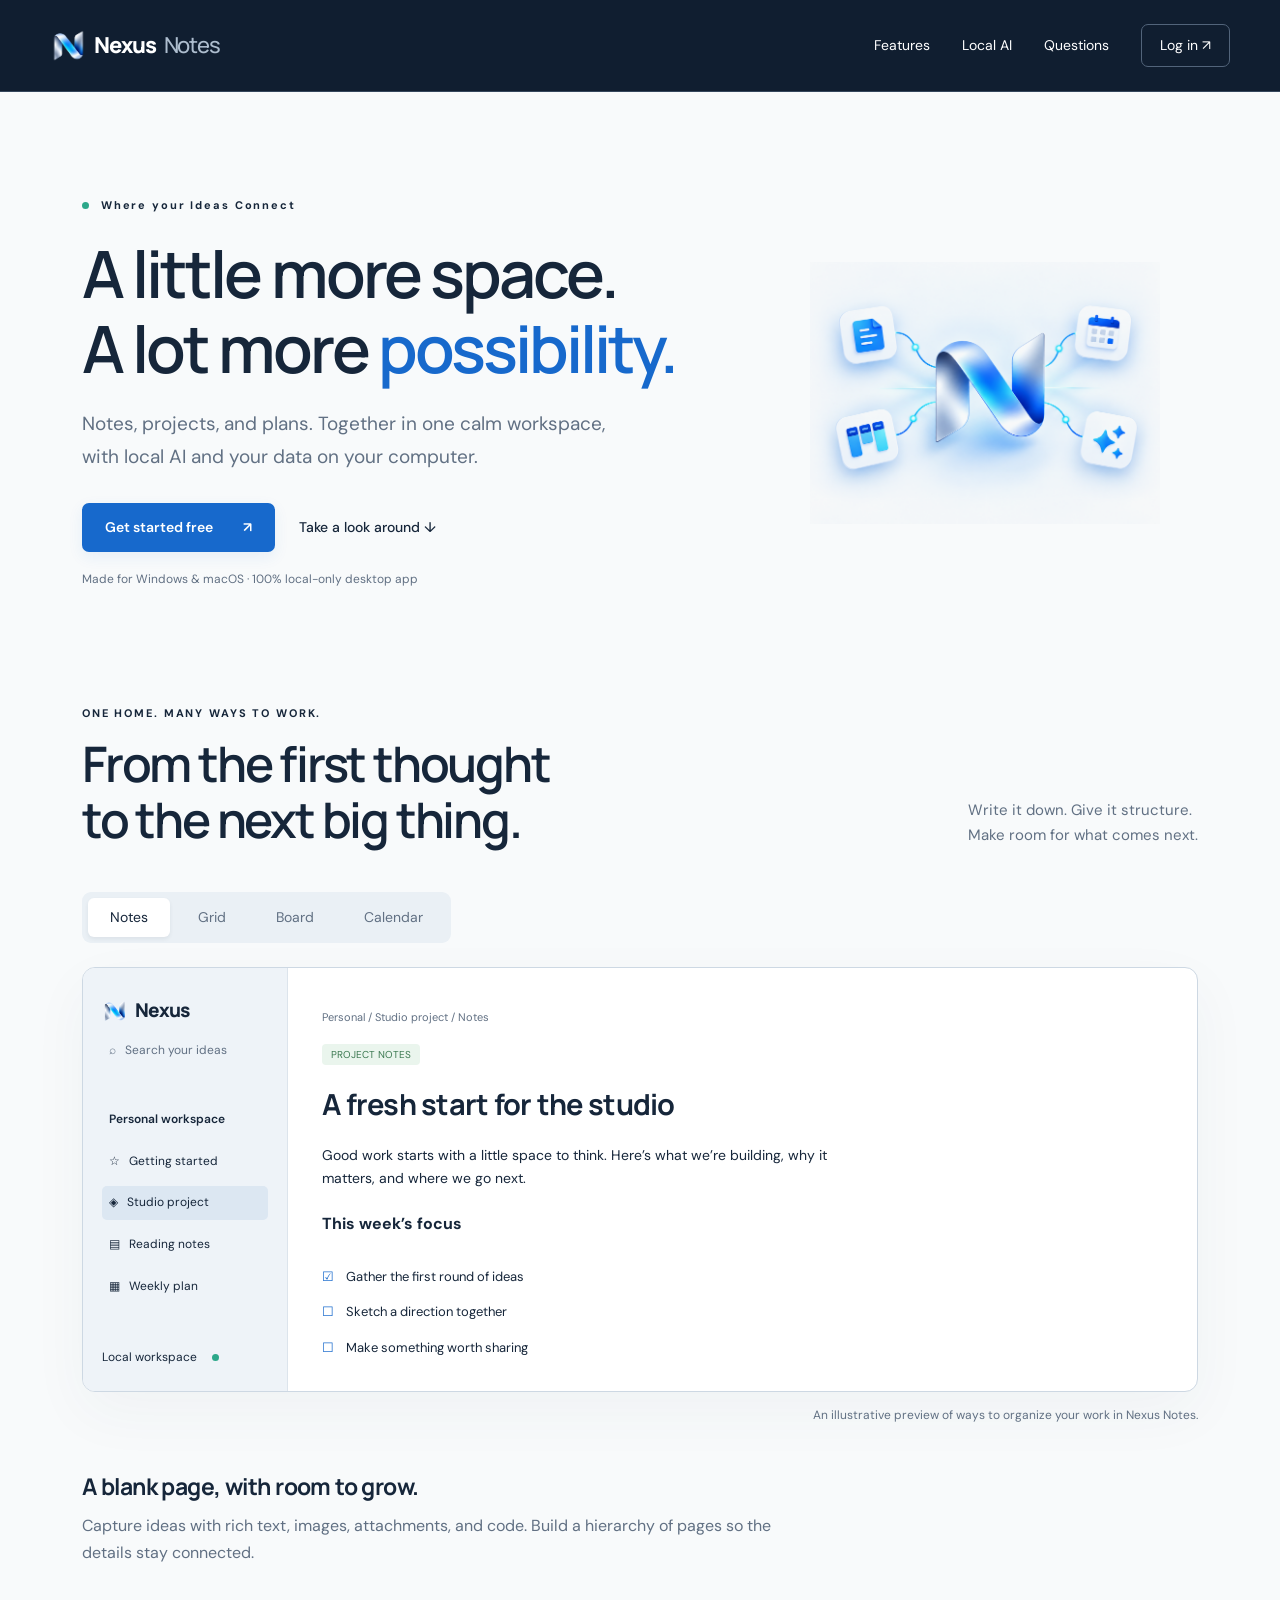
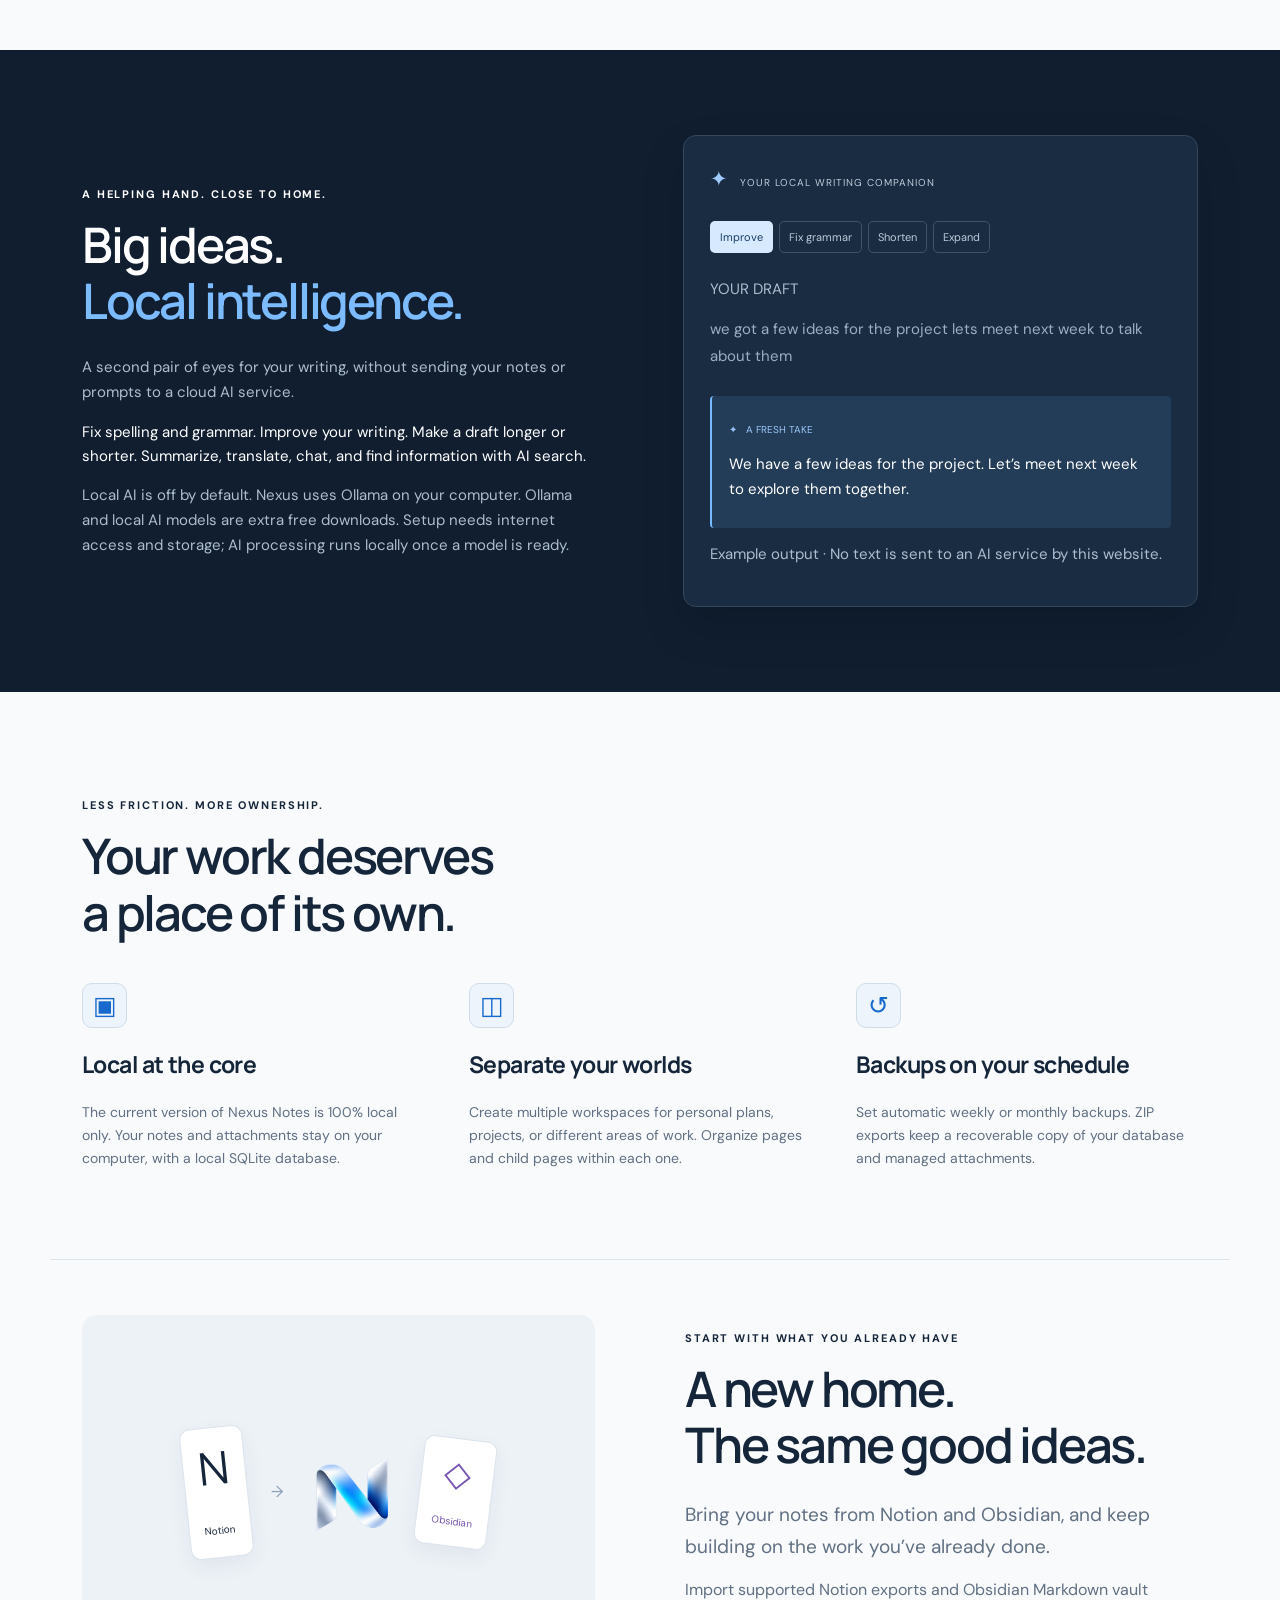
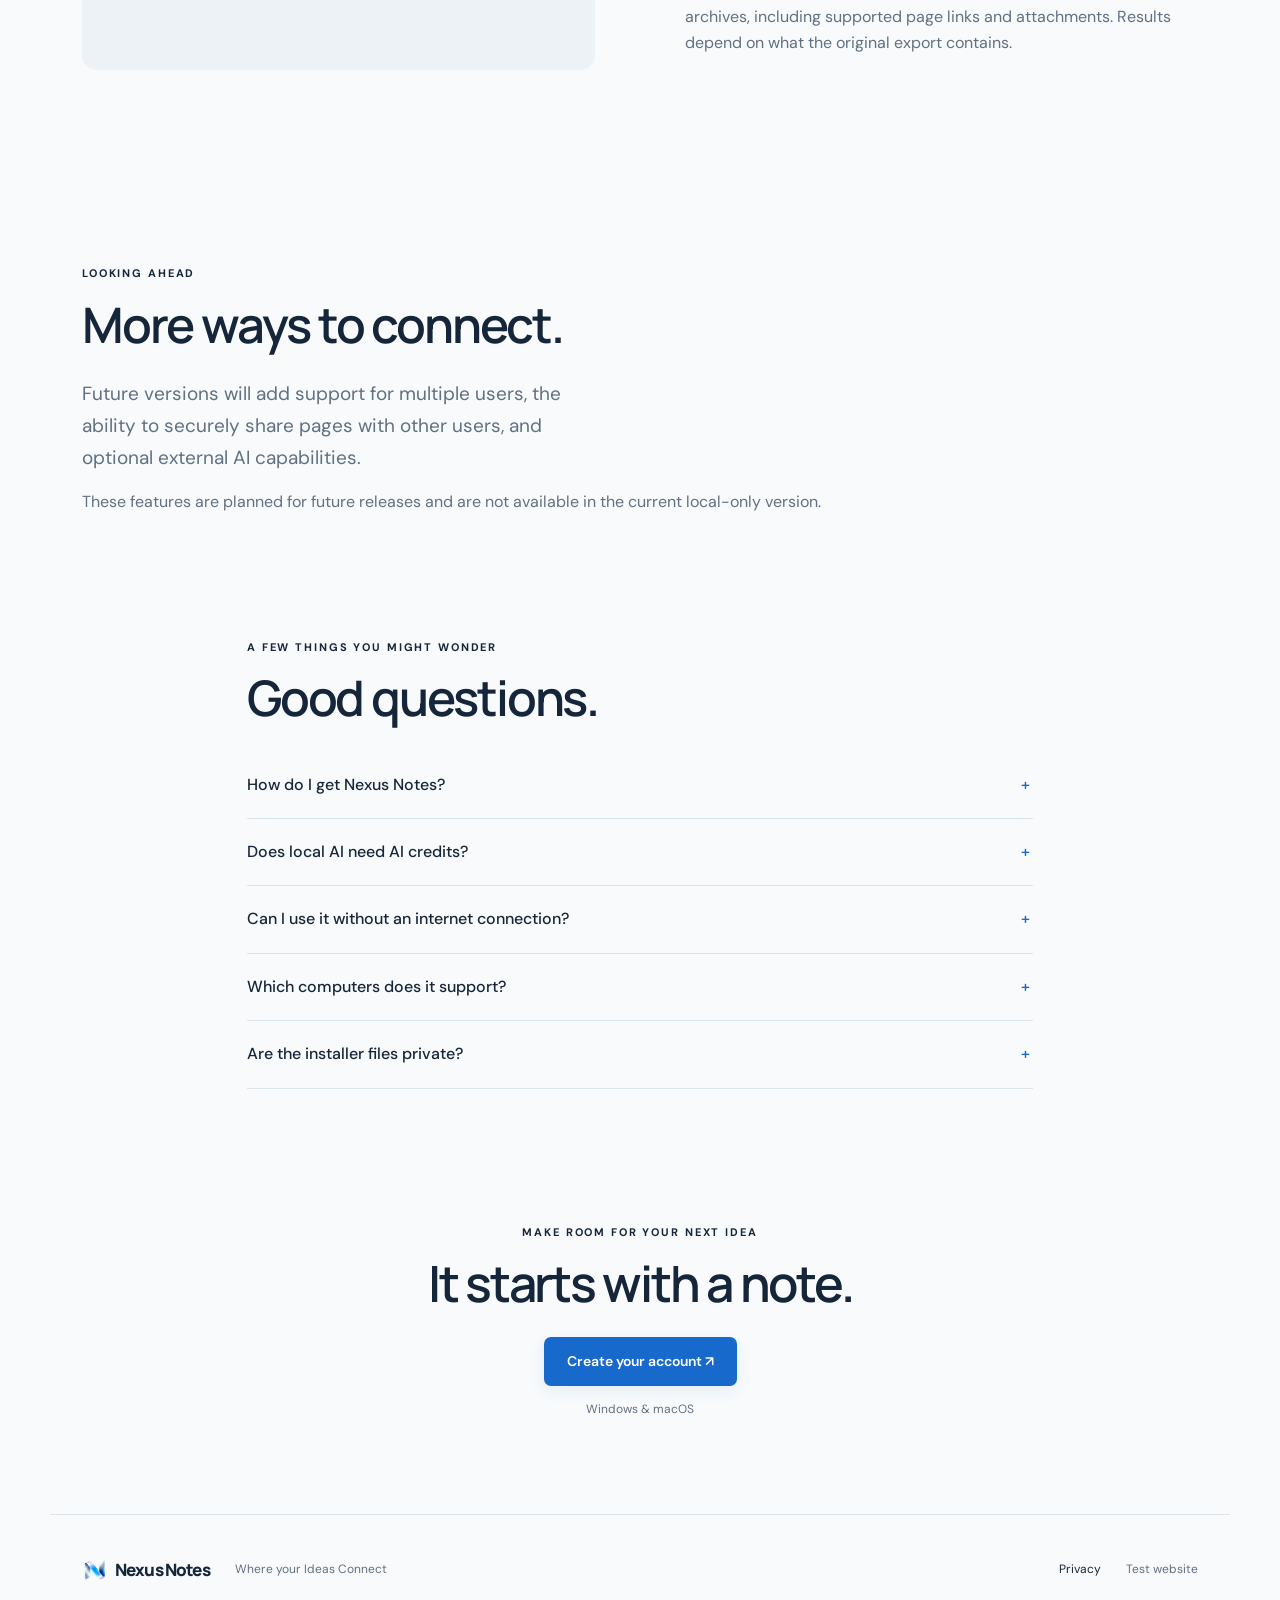
==== index.html @ 3a2428b0 "Remove installer and local AI size estimates from website" ====
<!doctype html>
<html lang="en"><head><meta charset="utf-8"><meta name="viewport" content="width=device-width,initial-scale=1"><meta name="description" content="Nexus Notes brings notes, boards, calendars and private local AI together on Windows and Mac."><meta name="theme-color" content="#101e30"><title>Nexus Notes — Where your Ideas Connect</title><link rel="icon" href="assets/logo.png"><link rel="stylesheet" href="style.css?v=blue-header-2"><script defer src="app.js"></script></head>
<body><a class="skip" href="#main">Skip to content</a><header class="nav home-nav"><a class="brand" href="index.html"><img src="assets/logo.png" alt="">Nexus <span>Notes</span></a><nav aria-label="Main navigation"><a href="#features">Features</a><a href="#local-ai">Local AI</a><a href="#questions">Questions</a><a href="account.html" class="login">Log in <span aria-hidden="true">↗</span></a></nav></header>
<main id="main"><section class="hero wrap"><div class="hero-copy"><p class="eyebrow"><span class="dot"></span> Where your Ideas Connect</p><h1>A little more space.<br>A lot more <em>possibility.</em></h1><p class="lead">Notes, projects, and plans. Together in one calm workspace, with local AI and your data on your computer.</p><div class="actions"><a class="button" href="account.html?mode=signup">Get started free <span aria-hidden="true">↗</span></a><a class="text-link" href="#features">Take a look around ↓</a></div><p class="small muted">Made for Windows & macOS · 100% local-only desktop app</p></div><div class="hero-art" aria-hidden="true"><img src="assets/connected-ideas.png" width="1448" height="1086" alt="" fetchpriority="high"></div></section>
<section class="wrap product" id="features"><div class="section-heading"><div><p class="eyebrow">ONE HOME. MANY WAYS TO WORK.</p><h2>From the first thought<br>to the next big thing.</h2></div><p>Write it down. Give it structure.<br>Make room for what comes next.</p></div><div class="preview-tabs" role="tablist" aria-label="Product examples"><button role="tab" aria-selected="true" aria-controls="preview" data-view="notes">Notes</button><button role="tab" aria-selected="false" aria-controls="preview" data-view="grid">Grid</button><button role="tab" aria-selected="false" aria-controls="preview" data-view="board">Board</button><button role="tab" aria-selected="false" aria-controls="preview" data-view="calendar">Calendar</button></div><div class="app-frame"><aside class="app-sidebar"><div class="brand"><img src="assets/logo.png" alt="">Nexus</div><p class="muted small">⌕ &nbsp; Search your ideas</p><p class="sidebar-title">Personal workspace</p><p>☆ &nbsp; Getting started</p><p class="selected">◈ &nbsp; Studio project</p><p>▤ &nbsp; Reading notes</p><p>▦ &nbsp; Weekly plan</p><div class="sidebar-bottom small">Local workspace <span class="dot"></span></div></aside><div class="app-content" id="preview" role="tabpanel" aria-label="Notes example"></div></div><p class="small muted preview-caption">An illustrative preview of ways to organize your work in Nexus Notes.</p><div class="feature-description" id="view-description"></div></section>
<section id="local-ai" class="ai-section"><div class="wrap ai-grid"><div><p class="eyebrow">A HELPING HAND. CLOSE TO HOME.</p><h2>Big ideas.<br><em>Local intelligence.</em></h2><p class="lead">A second pair of eyes for your writing, without sending your notes or prompts to a cloud AI service.</p><p>Fix spelling and grammar. Improve your writing. Make a draft longer or shorter. Summarize, translate, chat, and find information with AI search.</p><p class="small muted">Local AI is off by default. Nexus uses Ollama on your computer. Ollama and local AI models are extra free downloads. Setup needs internet access and storage; AI processing runs locally once a model is ready.</p></div><div class="writing-card"><div class="card-label"><span class="spark">✦</span> YOUR LOCAL WRITING COMPANION</div><div class="writing-tabs" aria-label="Writing examples"><button class="active" data-writing="improve">Improve</button><button data-writing="grammar">Fix grammar</button><button data-writing="shorter">Shorten</button><button data-writing="longer">Expand</button></div><p class="small muted">YOUR DRAFT</p><p class="draft">we got a few ideas for the project lets meet next week to talk about them</p><div class="ai-result"><p class="small">✦ &nbsp; A FRESH TAKE</p><p id="writing-result">We have a few ideas for the project. Let’s meet next week to explore them together.</p></div><p class="small muted">Example output · No text is sent to an AI service by this website.</p></div></div></section>
<section class="wrap ownership"><p class="eyebrow">LESS FRICTION. MORE OWNERSHIP.</p><h2>Your work deserves<br>a place of its own.</h2><div class="feature-grid"><article><span class="feature-icon">▣</span><h3>Local at the core</h3><p>The current version of Nexus Notes is 100% local only. Your notes and attachments stay on your computer, with a local SQLite database.</p></article><article><span class="feature-icon">◫</span><h3>Separate your worlds</h3><p>Create multiple workspaces for personal plans, projects, or different areas of work. Organize pages and child pages within each one.</p></article><article><span class="feature-icon">↺</span><h3>Backups on your schedule</h3><p>Set automatic weekly or monthly backups. ZIP exports keep a recoverable copy of your database and managed attachments.</p></article></div></section>
<section class="wrap import-section"><div class="import-art" aria-hidden="true"><span class="import-source">N<br><small>Notion</small></span><span class="import-arrow">→</span><img src="assets/logo.png" alt=""><span class="import-source purple">◇<br><small>Obsidian</small></span></div><div><p class="eyebrow">START WITH WHAT YOU ALREADY HAVE</p><h2>A new home.<br>The same good ideas.</h2><p class="lead">Bring your notes from Notion and Obsidian, and keep building on the work you’ve already done.</p><p>Import supported Notion exports and Obsidian Markdown vault archives, including supported page links and attachments. Results depend on what the original export contains.</p></div></section>
<section class="wrap ownership" aria-labelledby="future-heading"><p class="eyebrow">LOOKING AHEAD</p><h2 id="future-heading">More ways to connect.</h2><p class="lead">Future versions will add support for multiple users, the ability to securely share pages with other users, and optional external AI capabilities.</p><p class="muted">These features are planned for future releases and are not available in the current local-only version.</p></section><section class="wrap faq" id="questions"><p class="eyebrow">A FEW THINGS YOU MIGHT WONDER</p><h2>Good questions.</h2><details><summary>How do I get Nexus Notes?</summary><p>Create a website account, confirm your email, then sign in to the downloads page. Choose the Windows installer or the Mac disk image. Your website account is separate from your desktop notes.</p></details><details><summary>Does local AI need AI credits?</summary><p>No cloud AI credits are needed for local Ollama models. They use your computer’s memory and processing power. Model downloads require internet access and can be large; performance depends on your hardware.</p></details><details><summary>Can I use it without an internet connection?</summary><p>You can use local desktop notes without a connection. Downloading the app, confirming your website account, checking for updates, and initially setting up AI require internet access. Local AI requires extra free downloads: Ollama and local AI models. Install and open Ollama for <a class="text-link" href="https://ollama.com/download/mac">Mac</a> or <a class="text-link" href="https://ollama.com/download/windows">Windows</a>, then download the models you want to use. Nexus checks for Ollama when you enable AI; if it is missing, AI stays off and shows download instructions. After Ollama and the models are ready, local AI works without an internet connection.</p></details><details><summary>Which computers does it support?</summary><p>Windows and macOS. The downloads page identifies the available installer and Mac architecture. The current Mac release is for Apple silicon, including M1, and requires macOS 12 or later.</p></details><details><summary>Are the installer files private?</summary><p>This website asks you to sign in before showing download links. The installers are published in the public Nexus Releases repository on GitHub and can also be accessed there.</p></details></section>
<section class="closing wrap"><p class="eyebrow">MAKE ROOM FOR YOUR NEXT IDEA</p><h2>It starts with a note.</h2><a class="button" href="account.html?mode=signup">Create your account ↗</a><p class="small muted">Windows & macOS</p></section></main><footer class="wrap"><a class="brand" href="index.html"><img src="assets/logo.png" alt="">Nexus Notes</a><p class="small muted">Where your Ideas Connect</p><a href="privacy.html">Privacy</a><span class="small muted">Test website</span></footer></body></html>
---- style.css ----
@import url('https://fonts.googleapis.com/css2?family=DM+Sans:wght@400;500;600;700&family=Manrope:wght@400;500;600;700;800&display=swap');
:root{--ink:#16263a;--muted:#617083;--blue:#1769cc;--paper:#f8fafb;--line:#dce4ec;--navy:#101e30}*{box-sizing:border-box}html{scroll-behavior:smooth;scroll-padding-top:90px}body{margin:0;background:var(--paper);color:var(--ink);font-family:'DM Sans',sans-serif;font-size:16px;line-height:1.65}a{color:inherit;text-decoration:none}button,input{font:inherit}button,a,input{touch-action:manipulation}button{cursor:pointer}a:focus-visible,button:focus-visible,input:focus-visible,summary:focus-visible{outline:3px solid #efaf45;outline-offset:4px}h1,h2,h3{font-family:Manrope,sans-serif;line-height:1.15;letter-spacing:-.045em}h1{font-size:clamp(40px,5.1vw,72px);font-weight:600;margin:22px 0}h2{font-size:clamp(32px,4vw,49px);font-weight:600;margin:12px 0 25px}h3{font-size:23px;letter-spacing:-.025em}em{font-style:normal;color:var(--blue)}p{margin:14px 0}.wrap{max-width:1180px;margin:auto;padding-left:32px;padding-right:32px}.nav{height:92px;display:flex;align-items:center;justify-content:space-between;max-width:1244px;padding:0 32px;margin:auto;border-bottom:1px solid var(--line)}.brand{display:flex;align-items:center;gap:8px;font-family:Manrope,sans-serif;font-weight:800;font-size:22px;letter-spacing:-.05em}.brand img{width:36px;height:36px;object-fit:contain}.brand span{font-weight:500;color:var(--muted)}nav{display:flex;align-items:center;gap:32px;font-size:14px}.login{border:1px solid var(--line);padding:9px 18px;border-radius:7px;background:white}.hero{display:grid;grid-template-columns:1.55fr 1fr;align-items:center;padding-top:90px;padding-bottom:86px;gap:32px}.eyebrow{font-size:11px;font-weight:700;letter-spacing:.17em}.dot{display:inline-block;width:7px;height:7px;border-radius:50%;background:#2ca88a;margin-right:7px}.lead{font-size:19px;line-height:1.7;color:var(--muted);max-width:530px}.actions{display:flex;align-items:center;gap:24px;margin:30px 0 18px}.button{display:inline-flex;align-items:center;justify-content:center;gap:30px;background:var(--blue);color:white;padding:13px 23px;border:0;border-radius:7px;font-weight:600;font-size:14px;box-shadow:0 5px 15px #1769cc15}.button:hover{background:#1256a8}.button:disabled{opacity:.55;cursor:wait}.text-link{font-size:14px;font-weight:500}.small{font-size:12px}.muted{color:var(--muted)}.orbit{height:350px;display:grid;place-items:center;position:relative;background:radial-gradient(ellipse,#dbeaf9,transparent 68%)}.orbit>img{width:160px;filter:drop-shadow(0 24px 15px #13539c26);transform:rotate(-8deg)}.orbit-ring{position:absolute;width:310px;height:310px;border:1px solid #cadbeb;border-radius:50%;transform:rotate(-20deg) scaleY(.8)}.orbit-ring:after{content:'';position:absolute;inset:-28px;border:1px dashed #d6e1ed;border-radius:50%}.orbit-label{position:absolute;font-size:12px;border:1px solid var(--line);padding:9px 15px;border-radius:6px;background:#ffffffed;box-shadow:0 8px 24px #15283b08}.label-one{top:33px;left:22px}.label-two{right:0;top:152px}.label-three{bottom:24px;left:65px}.section-heading{display:flex;justify-content:space-between;align-items:end}.section-heading>p{color:var(--muted);font-size:15px;padding-bottom:12px}.preview-tabs{display:flex;gap:6px;padding:6px;background:#eaf0f5;border-radius:9px;width:fit-content;margin:18px 0 24px}.preview-tabs button{border:0;background:transparent;color:var(--muted);padding:8px 22px;border-radius:6px;font-size:14px}.preview-tabs button[aria-selected=true]{background:white;color:var(--ink);box-shadow:0 2px 4px #17283b12}.app-frame{display:grid;grid-template-columns:205px 1fr;min-height:400px;border:1px solid #cdd8e3;border-radius:13px;overflow:hidden;background:white;box-shadow:0 20px 60px #233f5a0b}.app-sidebar{padding:27px 19px;background:#eef3f8;border-right:1px solid var(--line);position:relative;font-size:12px}.app-sidebar .brand{font-size:19px}.app-sidebar .brand img{width:25px;height:25px}.app-sidebar p{padding:7px;margin:8px 0}.sidebar-title{margin-top:35px!important;font-weight:600}.selected{background:#dce7f2;border-radius:5px}.sidebar-bottom{position:absolute;bottom:23px}.sidebar-bottom .dot{margin-left:12px}.app-content{padding:26px 34px;min-width:0}.preview-caption{text-align:right}.app-content h3{font-size:29px;margin:22px 0}.crumb{font-size:11px;color:var(--muted)}.note-text{max-width:510px;font-size:14px}.note-tag{font-size:10px;padding:4px 9px;background:#eaf5ed;border-radius:4px;color:#3c7951}.check-row{padding:7px 0;font-size:13px}.check-row span{color:var(--blue);margin-right:9px}.board{display:grid;grid-template-columns:repeat(3,1fr);gap:12px;font-size:12px}.board-column{background:#f3f6f9;border-radius:7px;padding:12px}.board-heading{font-weight:600;margin:0 0 13px}.task{background:white;border:1px solid var(--line);border-radius:5px;padding:12px;margin-bottom:9px;line-height:1.5}.task small{display:block;color:var(--muted);margin-top:7px}.task-tag{display:inline-block;font-size:9px;background:#e3edf9;color:#245d9c;padding:2px 6px;border-radius:3px}.board-new{color:var(--muted);padding:4px}.grid-table{width:100%;border-collapse:collapse;font-size:12px}.grid-table td,.grid-table th{text-align:left;border-bottom:1px solid var(--line);padding:12px 8px}.grid-table th{background:#f4f7fa;font-weight:500;color:var(--muted)}.calendar{display:grid;grid-template-columns:repeat(7,1fr);font-size:10px}.calendar>div{min-height:47px;border:1px solid #e8edf2;padding:5px}.calendar .weekday{min-height:24px;color:var(--muted);text-align:center;background:#f5f7f9}.calendar .event{background:#e1edfb;border-radius:3px;color:#275c95;margin-top:3px;padding:3px;line-height:1.3}.feature-description{padding:10px 0 70px;max-width:730px}.feature-description h3{margin-bottom:10px}.feature-description p{color:var(--muted)}.ai-section{background:var(--navy);color:white;padding:85px 0}.ai-grid{display:grid;grid-template-columns:1fr 1fr;gap:85px;align-items:center}.ai-section em{color:#7cbbff}.ai-section .lead,.ai-section .muted{color:#adbdce}.ai-section p:not(.eyebrow){font-size:15px}.writing-card{background:#1a2c42;border:1px solid #35475c;border-radius:13px;padding:26px;box-shadow:0 20px 45px #0002}.card-label{font-size:10px;letter-spacing:.1em;color:#bdccdb}.spark{color:#9fcaff;font-size:21px;margin-right:7px}.writing-tabs{display:flex;flex-wrap:wrap;gap:6px;margin:24px 0}.writing-tabs button{padding:6px 9px;font-size:11px;color:#bdccdb;background:transparent;border:1px solid #415169;border-radius:5px}.writing-tabs .active{background:#d6e9ff;color:#183c65;border-color:transparent}.draft{color:#9caec1;line-height:1.8;padding-bottom:12px}.ai-result{background:#233c57;border-left:2px solid #76baff;border-radius:4px;padding:12px 17px}.ai-result .small{color:#9bc8fa;font-size:10px!important}.ownership{padding-top:90px;padding-bottom:75px}.feature-grid{display:grid;grid-template-columns:repeat(3,1fr);gap:45px;margin-top:42px}.feature-grid p{color:var(--muted);font-size:14px}.feature-icon{display:inline-flex;width:45px;height:45px;border:1px solid #cfdde9;border-radius:10px;align-items:center;justify-content:center;color:var(--blue);font-size:25px;background:#edf4fb}.import-section{display:grid;grid-template-columns:1fr 1fr;gap:90px;padding-top:55px;padding-bottom:90px;border-top:1px solid var(--line)}.import-section p:not(.eyebrow){color:var(--muted)}.import-art{display:flex;align-items:center;justify-content:center;gap:23px;border-radius:15px;background:#edf2f7;min-height:260px;position:relative}.import-art img{width:90px}.import-source{font-family:Manrope,sans-serif;font-size:45px;background:white;line-height:1.1;padding:15px;border:1px solid #dce4ec;border-radius:10px;box-shadow:0 8px 20px #1a2c4210;text-align:center;transform:rotate(-6deg)}.import-source small{font-family:'DM Sans',sans-serif;font-size:10px}.import-source.purple{color:#7654b1;transform:rotate(7deg);font-size:35px}.import-arrow{color:#8da1b5}.faq{max-width:850px;padding-top:20px;padding-bottom:70px}.faq details{border-bottom:1px solid var(--line);padding:20px 0}.faq summary{cursor:pointer;font-weight:500;list-style:none;position:relative;padding-right:25px}.faq summary:after{content:'+';position:absolute;right:3px;color:var(--blue)}.faq details[open] summary:after{content:'−'}.faq details p{color:var(--muted);font-size:14px}.closing{text-align:center;padding-top:50px;padding-bottom:80px}.closing h2{font-size:50px}footer{display:flex;align-items:center;flex-wrap:wrap;gap:25px;min-height:110px;border-top:1px solid var(--line);font-size:12px}footer .brand{font-size:17px}footer .brand img{width:25px;height:25px}footer>p{flex:1}.skip{position:absolute;top:-100px}.skip:focus{top:0;background:white;padding:12px;z-index:9}.account-main{max-width:460px;margin:60px auto 90px;padding:0 24px}.account-card{background:white;border:1px solid var(--line);border-radius:12px;padding:30px}.account-main h1{font-size:35px}.form-field{display:block;margin-top:18px;font-size:13px;font-weight:500}.form-field input{width:100%;display:block;border:1px solid #bbc9d7;border-radius:6px;padding:11px;margin-top:5px;background:white;color:var(--ink)}.account-card .button{width:100%;margin-top:23px}.account-card .link-button{padding:0;color:var(--blue);background:none;border:0;font-size:13px}.form-links{display:flex;justify-content:space-between;gap:12px;margin-top:20px}.status{font-size:13px;white-space:pre-line}.status:not(:empty){padding:12px;border-radius:5px;background:#eaf2fc;margin-top:15px}.status.error{background:#fff0ee;color:#9b3228}.download-main{padding-top:60px;padding-bottom:90px;min-height:70vh}.download-main h1{font-size:48px}.download-grid{display:grid;grid-template-columns:1fr 1fr;gap:24px;margin:35px 0}.download-card{background:white;border:1px solid var(--line);border-radius:12px;padding:30px}.download-card .button{margin:12px 0}.download-card p{color:var(--muted)}.download-card h2{font-size:30px}.download-card .checksum{display:block;font-size:12px;text-decoration:underline}.privacy{max-width:800px;padding-top:60px;padding-bottom:90px}.privacy h1{font-size:42px}[hidden]{display:none!important}@media(max-width:850px){.hero{grid-template-columns:1fr;padding-top:55px}.orbit{display:none}.ai-grid,.import-section{gap:35px}.app-frame{grid-template-columns:160px 1fr}.app-sidebar{padding:20px 10px}.app-content{padding:20px}.feature-grid{gap:22px}.board{gap:6px}.board-column{padding:7px}nav{gap:18px}}@media(max-width:620px){.wrap{padding-left:20px;padding-right:20px}.nav{height:75px;padding:0 20px}.brand{font-size:19px}.brand img{width:28px;height:28px}nav>a:not(.login){display:none}.hero{padding-bottom:50px}.actions{gap:17px;flex-wrap:wrap}.section-heading{display:block}.section-heading>p{margin-top:0}.preview-tabs{width:100%;justify-content:space-between}.preview-tabs button{padding:8px 15px}.app-frame{display:block;min-height:440px}.app-sidebar{display:none}.app-content{padding:18px 14px}.board{font-size:10px;gap:5px}.task{padding:8px}.calendar>div{min-height:47px;padding:3px}.calendar .event{font-size:8px}.ai-grid,.import-section,.feature-grid,.download-grid{grid-template-columns:1fr}.ai-section{padding:55px 0}.feature-grid{gap:22px}.ownership{padding-top:55px;padding-bottom:45px}.import-section{padding-top:35px;padding-bottom:55px}.import-art{min-height:210px}.feature-description{padding-bottom:40px}.closing{padding-top:15px;padding-bottom:45px}.closing h2{font-size:38px}footer{padding-top:25px;padding-bottom:25px;gap:15px}footer>p{flex-basis:100%;margin:0}.account-main{margin-top:35px}.account-card{padding:23px}.download-main h1{font-size:38px}.app-content h3{font-size:25px}.grid-table td,.grid-table th{padding:10px 5px;font-size:10px}}@media(prefers-reduced-motion:reduce){html{scroll-behavior:auto}}

/* Connected ideas: preserve the original 350px desktop graphic footprint. */
.hero-art{height:350px;min-width:0;display:flex;align-items:center;justify-content:center}.hero-art img{display:block;width:350px;height:350px;max-width:100%;object-fit:contain;mix-blend-mode:multiply}@media(max-width:850px){.hero-art{display:none}}

/* Homepage navigation: match the Local Intelligence section. */
.nav.home-nav{background:var(--navy);color:#fff;border-bottom-color:#35475c;max-width:none;padding-left:max(32px,calc((100% - 1180px)/2));padding-right:max(32px,calc((100% - 1180px)/2))}.nav.home-nav .brand span{color:#adbdce}.nav.home-nav .login{background:transparent;color:#fff;border-color:#52647a}@media(max-width:620px){.nav.home-nav{padding-left:20px;padding-right:20px}}
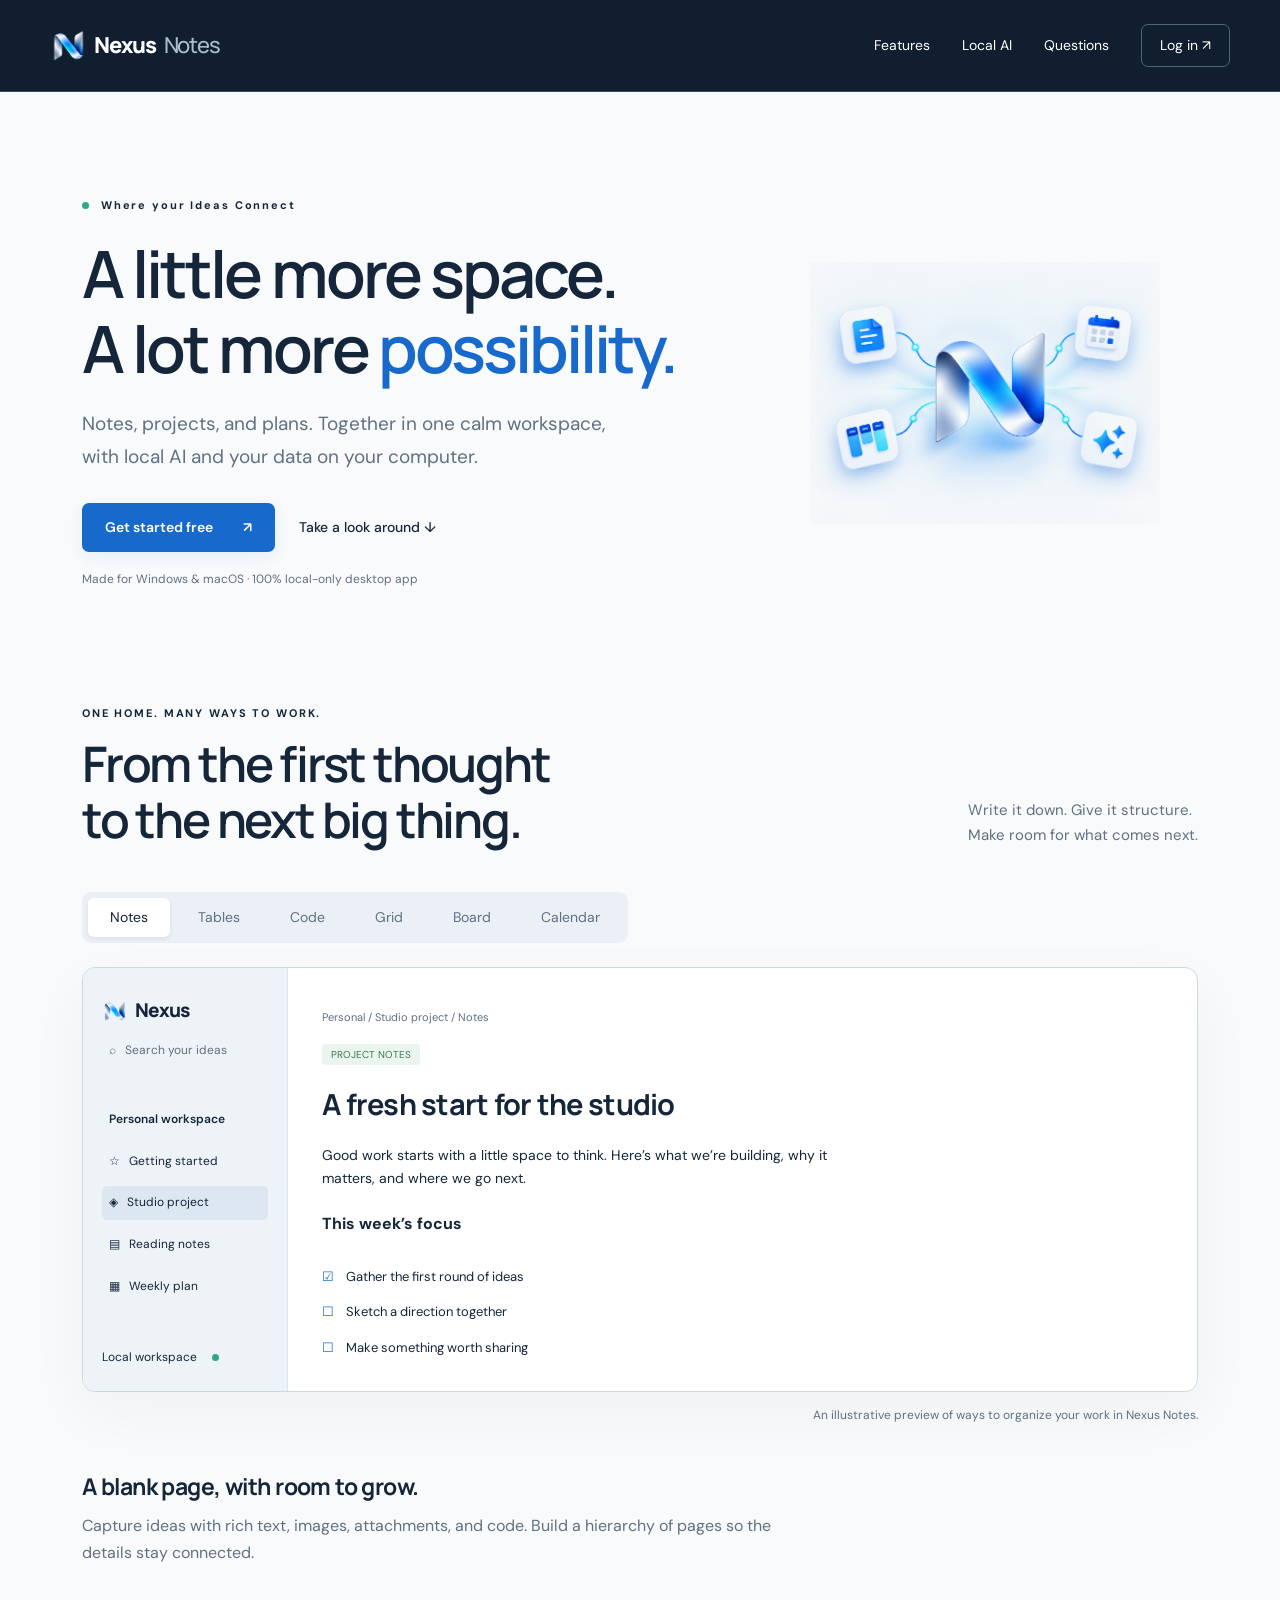
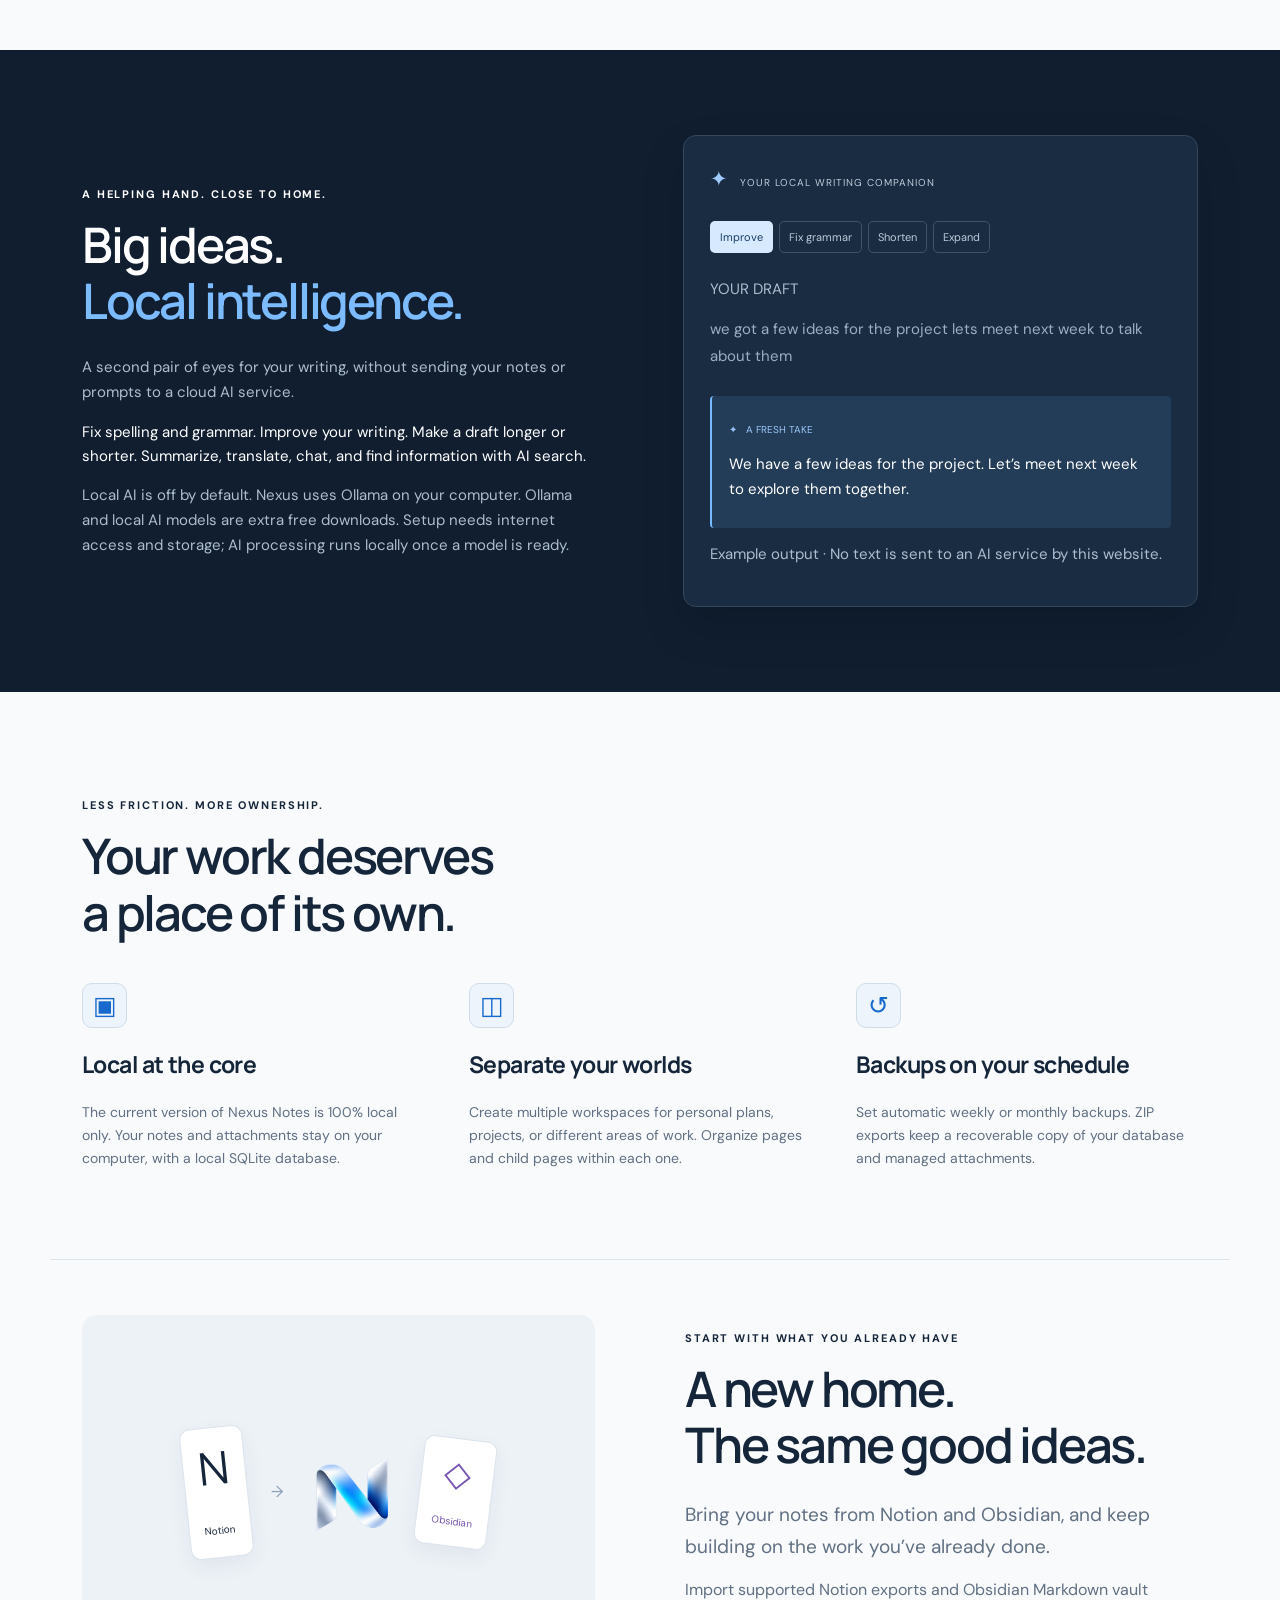
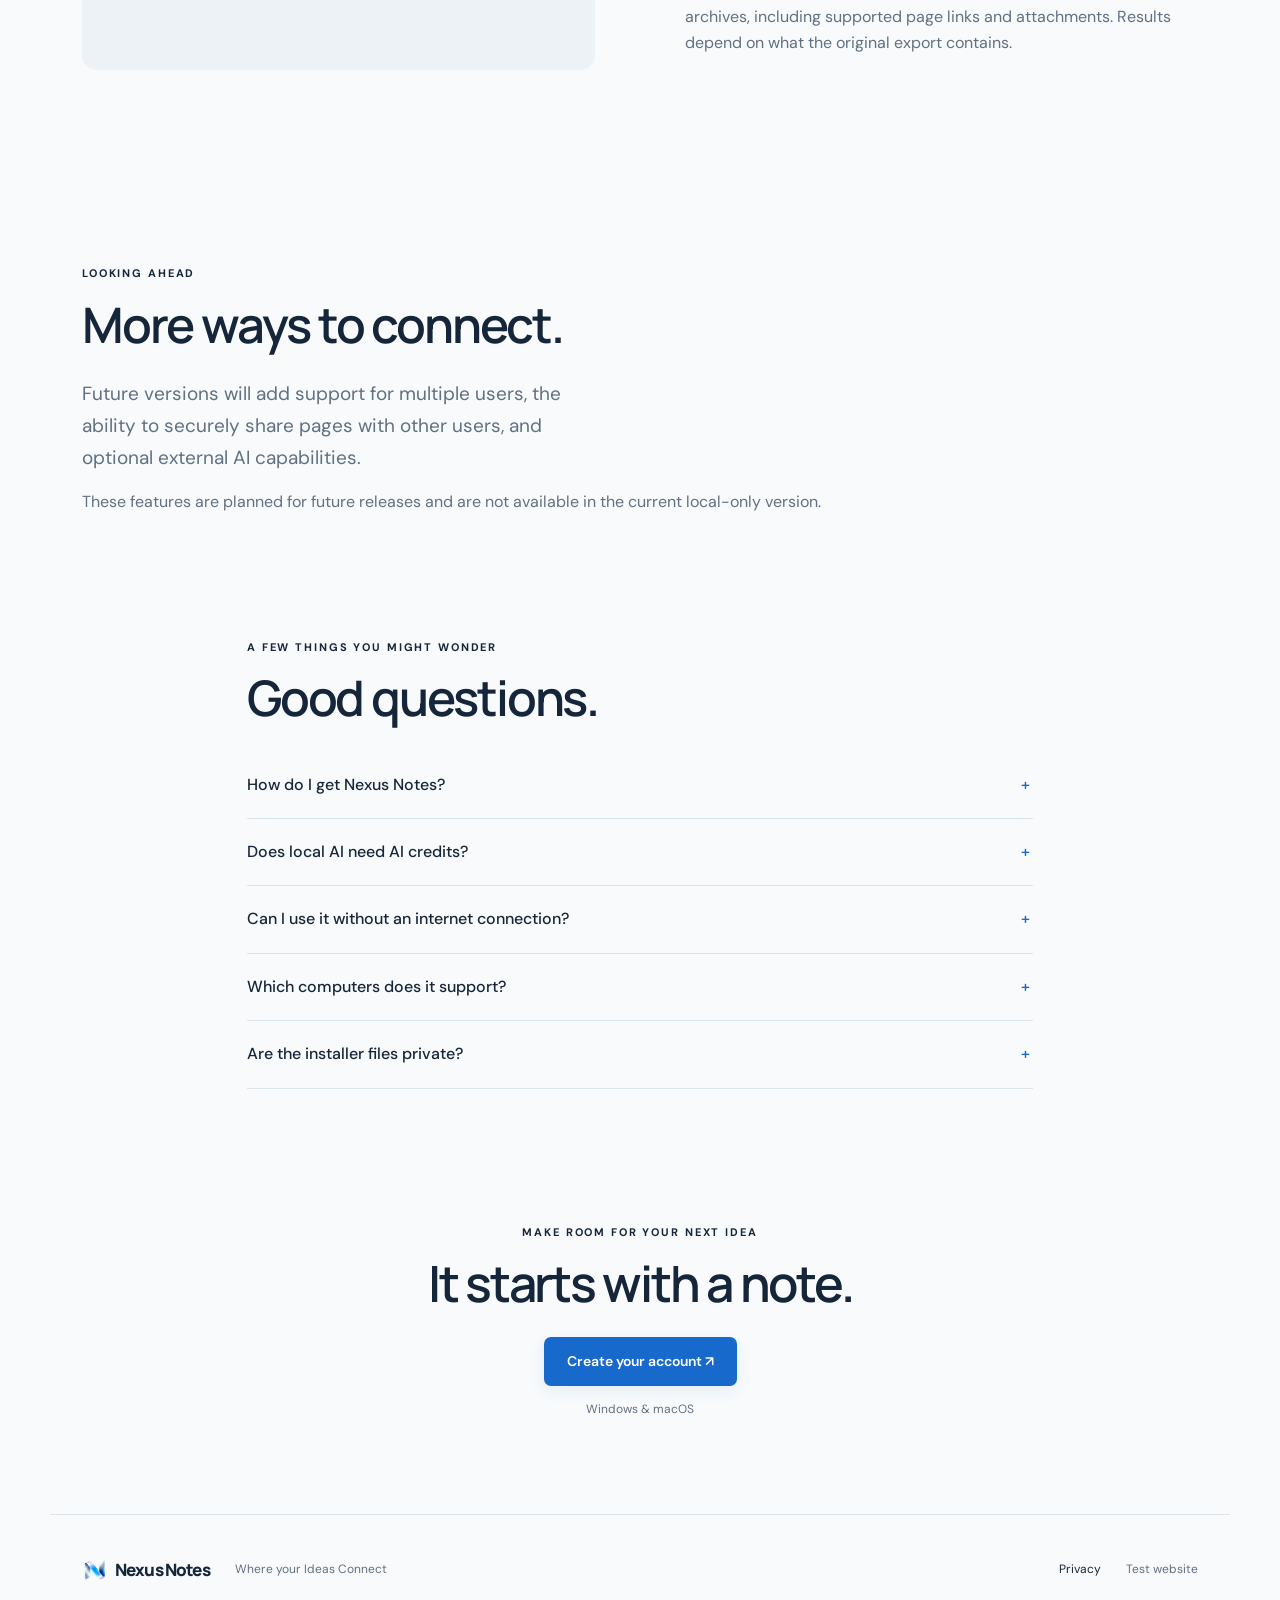
==== commit 86073951: "Add Tables and Code website previews and instructions" ====
--- a/index.html
+++ b/index.html
@@ -1,8 +1,8 @@
 <!doctype html>
-<html lang="en"><head><meta charset="utf-8"><meta name="viewport" content="width=device-width,initial-scale=1"><meta name="description" content="Nexus Notes brings notes, boards, calendars and private local AI together on Windows and Mac."><meta name="theme-color" content="#101e30"><title>Nexus Notes — Where your Ideas Connect</title><link rel="icon" href="assets/logo.png"><link rel="stylesheet" href="style.css?v=blue-header-2"><script defer src="app.js"></script></head>
+<html lang="en"><head><meta charset="utf-8"><meta name="viewport" content="width=device-width,initial-scale=1"><meta name="description" content="Nexus Notes brings notes, boards, calendars and private local AI together on Windows and Mac."><meta name="theme-color" content="#101e30"><title>Nexus Notes — Where your Ideas Connect</title><link rel="icon" href="assets/logo.png"><link rel="stylesheet" href="style.css?v=tables-code-1"><script defer src="app.js?v=tables-code-1"></script></head>
 <body><a class="skip" href="#main">Skip to content</a><header class="nav home-nav"><a class="brand" href="index.html"><img src="assets/logo.png" alt="">Nexus <span>Notes</span></a><nav aria-label="Main navigation"><a href="#features">Features</a><a href="#local-ai">Local AI</a><a href="#questions">Questions</a><a href="account.html" class="login">Log in <span aria-hidden="true">↗</span></a></nav></header>
 <main id="main"><section class="hero wrap"><div class="hero-copy"><p class="eyebrow"><span class="dot"></span> Where your Ideas Connect</p><h1>A little more space.<br>A lot more <em>possibility.</em></h1><p class="lead">Notes, projects, and plans. Together in one calm workspace, with local AI and your data on your computer.</p><div class="actions"><a class="button" href="account.html?mode=signup">Get started free <span aria-hidden="true">↗</span></a><a class="text-link" href="#features">Take a look around ↓</a></div><p class="small muted">Made for Windows & macOS · 100% local-only desktop app</p></div><div class="hero-art" aria-hidden="true"><img src="assets/connected-ideas.png" width="1448" height="1086" alt="" fetchpriority="high"></div></section>
-<section class="wrap product" id="features"><div class="section-heading"><div><p class="eyebrow">ONE HOME. MANY WAYS TO WORK.</p><h2>From the first thought<br>to the next big thing.</h2></div><p>Write it down. Give it structure.<br>Make room for what comes next.</p></div><div class="preview-tabs" role="tablist" aria-label="Product examples"><button role="tab" aria-selected="true" aria-controls="preview" data-view="notes">Notes</button><button role="tab" aria-selected="false" aria-controls="preview" data-view="grid">Grid</button><button role="tab" aria-selected="false" aria-controls="preview" data-view="board">Board</button><button role="tab" aria-selected="false" aria-controls="preview" data-view="calendar">Calendar</button></div><div class="app-frame"><aside class="app-sidebar"><div class="brand"><img src="assets/logo.png" alt="">Nexus</div><p class="muted small">⌕ &nbsp; Search your ideas</p><p class="sidebar-title">Personal workspace</p><p>☆ &nbsp; Getting started</p><p class="selected">◈ &nbsp; Studio project</p><p>▤ &nbsp; Reading notes</p><p>▦ &nbsp; Weekly plan</p><div class="sidebar-bottom small">Local workspace <span class="dot"></span></div></aside><div class="app-content" id="preview" role="tabpanel" aria-label="Notes example"></div></div><p class="small muted preview-caption">An illustrative preview of ways to organize your work in Nexus Notes.</p><div class="feature-description" id="view-description"></div></section>
+<section class="wrap product" id="features"><div class="section-heading"><div><p class="eyebrow">ONE HOME. MANY WAYS TO WORK.</p><h2>From the first thought<br>to the next big thing.</h2></div><p>Write it down. Give it structure.<br>Make room for what comes next.</p></div><div class="preview-tabs" role="tablist" aria-label="Product examples"><button role="tab" aria-selected="true" aria-controls="preview" data-view="notes">Notes</button><button role="tab" aria-selected="false" aria-controls="preview" data-view="tables">Tables</button><button role="tab" aria-selected="false" aria-controls="preview" data-view="code">Code</button><button role="tab" aria-selected="false" aria-controls="preview" data-view="grid">Grid</button><button role="tab" aria-selected="false" aria-controls="preview" data-view="board">Board</button><button role="tab" aria-selected="false" aria-controls="preview" data-view="calendar">Calendar</button></div><div class="app-frame"><aside class="app-sidebar"><div class="brand"><img src="assets/logo.png" alt="">Nexus</div><p class="muted small">⌕ &nbsp; Search your ideas</p><p class="sidebar-title">Personal workspace</p><p>☆ &nbsp; Getting started</p><p class="selected">◈ &nbsp; Studio project</p><p>▤ &nbsp; Reading notes</p><p>▦ &nbsp; Weekly plan</p><div class="sidebar-bottom small">Local workspace <span class="dot"></span></div></aside><div class="app-content" id="preview" role="tabpanel" aria-label="Notes example"></div></div><p class="small muted preview-caption">An illustrative preview of ways to organize your work in Nexus Notes.</p><div class="feature-description" id="view-description"></div></section>
 <section id="local-ai" class="ai-section"><div class="wrap ai-grid"><div><p class="eyebrow">A HELPING HAND. CLOSE TO HOME.</p><h2>Big ideas.<br><em>Local intelligence.</em></h2><p class="lead">A second pair of eyes for your writing, without sending your notes or prompts to a cloud AI service.</p><p>Fix spelling and grammar. Improve your writing. Make a draft longer or shorter. Summarize, translate, chat, and find information with AI search.</p><p class="small muted">Local AI is off by default. Nexus uses Ollama on your computer. Ollama and local AI models are extra free downloads. Setup needs internet access and storage; AI processing runs locally once a model is ready.</p></div><div class="writing-card"><div class="card-label"><span class="spark">✦</span> YOUR LOCAL WRITING COMPANION</div><div class="writing-tabs" aria-label="Writing examples"><button class="active" data-writing="improve">Improve</button><button data-writing="grammar">Fix grammar</button><button data-writing="shorter">Shorten</button><button data-writing="longer">Expand</button></div><p class="small muted">YOUR DRAFT</p><p class="draft">we got a few ideas for the project lets meet next week to talk about them</p><div class="ai-result"><p class="small">✦ &nbsp; A FRESH TAKE</p><p id="writing-result">We have a few ideas for the project. Let’s meet next week to explore them together.</p></div><p class="small muted">Example output · No text is sent to an AI service by this website.</p></div></div></section>
 <section class="wrap ownership"><p class="eyebrow">LESS FRICTION. MORE OWNERSHIP.</p><h2>Your work deserves<br>a place of its own.</h2><div class="feature-grid"><article><span class="feature-icon">▣</span><h3>Local at the core</h3><p>The current version of Nexus Notes is 100% local only. Your notes and attachments stay on your computer, with a local SQLite database.</p></article><article><span class="feature-icon">◫</span><h3>Separate your worlds</h3><p>Create multiple workspaces for personal plans, projects, or different areas of work. Organize pages and child pages within each one.</p></article><article><span class="feature-icon">↺</span><h3>Backups on your schedule</h3><p>Set automatic weekly or monthly backups. ZIP exports keep a recoverable copy of your database and managed attachments.</p></article></div></section>
 <section class="wrap import-section"><div class="import-art" aria-hidden="true"><span class="import-source">N<br><small>Notion</small></span><span class="import-arrow">→</span><img src="assets/logo.png" alt=""><span class="import-source purple">◇<br><small>Obsidian</small></span></div><div><p class="eyebrow">START WITH WHAT YOU ALREADY HAVE</p><h2>A new home.<br>The same good ideas.</h2><p class="lead">Bring your notes from Notion and Obsidian, and keep building on the work you’ve already done.</p><p>Import supported Notion exports and Obsidian Markdown vault archives, including supported page links and attachments. Results depend on what the original export contains.</p></div></section>
--- a/style.css
+++ b/style.css
@@ -2,6 +2,7 @@
 :root{--ink:#16263a;--muted:#617083;--blue:#1769cc;--paper:#f8fafb;--line:#dce4ec;--navy:#101e30}*{box-sizing:border-box}html{scroll-behavior:smooth;scroll-padding-top:90px}body{margin:0;background:var(--paper);color:var(--ink);font-family:'DM Sans',sans-serif;font-size:16px;line-height:1.65}a{color:inherit;text-decoration:none}button,input{font:inherit}button,a,input{touch-action:manipulation}button{cursor:pointer}a:focus-visible,button:focus-visible,input:focus-visible,summary:focus-visible{outline:3px solid #efaf45;outline-offset:4px}h1,h2,h3{font-family:Manrope,sans-serif;line-height:1.15;letter-spacing:-.045em}h1{font-size:clamp(40px,5.1vw,72px);font-weight:600;margin:22px 0}h2{font-size:clamp(32px,4vw,49px);font-weight:600;margin:12px 0 25px}h3{font-size:23px;letter-spacing:-.025em}em{font-style:normal;color:var(--blue)}p{margin:14px 0}.wrap{max-width:1180px;margin:auto;padding-left:32px;padding-right:32px}.nav{height:92px;display:flex;align-items:center;justify-content:space-between;max-width:1244px;padding:0 32px;margin:auto;border-bottom:1px solid var(--line)}.brand{display:flex;align-items:center;gap:8px;font-family:Manrope,sans-serif;font-weight:800;font-size:22px;letter-spacing:-.05em}.brand img{width:36px;height:36px;object-fit:contain}.brand span{font-weight:500;color:var(--muted)}nav{display:flex;align-items:center;gap:32px;font-size:14px}.login{border:1px solid var(--line);padding:9px 18px;border-radius:7px;background:white}.hero{display:grid;grid-template-columns:1.55fr 1fr;align-items:center;padding-top:90px;padding-bottom:86px;gap:32px}.eyebrow{font-size:11px;font-weight:700;letter-spacing:.17em}.dot{display:inline-block;width:7px;height:7px;border-radius:50%;background:#2ca88a;margin-right:7px}.lead{font-size:19px;line-height:1.7;color:var(--muted);max-width:530px}.actions{display:flex;align-items:center;gap:24px;margin:30px 0 18px}.button{display:inline-flex;align-items:center;justify-content:center;gap:30px;background:var(--blue);color:white;padding:13px 23px;border:0;border-radius:7px;font-weight:600;font-size:14px;box-shadow:0 5px 15px #1769cc15}.button:hover{background:#1256a8}.button:disabled{opacity:.55;cursor:wait}.text-link{font-size:14px;font-weight:500}.small{font-size:12px}.muted{color:var(--muted)}.orbit{height:350px;display:grid;place-items:center;position:relative;background:radial-gradient(ellipse,#dbeaf9,transparent 68%)}.orbit>img{width:160px;filter:drop-shadow(0 24px 15px #13539c26);transform:rotate(-8deg)}.orbit-ring{position:absolute;width:310px;height:310px;border:1px solid #cadbeb;border-radius:50%;transform:rotate(-20deg) scaleY(.8)}.orbit-ring:after{content:'';position:absolute;inset:-28px;border:1px dashed #d6e1ed;border-radius:50%}.orbit-label{position:absolute;font-size:12px;border:1px solid var(--line);padding:9px 15px;border-radius:6px;background:#ffffffed;box-shadow:0 8px 24px #15283b08}.label-one{top:33px;left:22px}.label-two{right:0;top:152px}.label-three{bottom:24px;left:65px}.section-heading{display:flex;justify-content:space-between;align-items:end}.section-heading>p{color:var(--muted);font-size:15px;padding-bottom:12px}.preview-tabs{display:flex;gap:6px;padding:6px;background:#eaf0f5;border-radius:9px;width:fit-content;margin:18px 0 24px}.preview-tabs button{border:0;background:transparent;color:var(--muted);padding:8px 22px;border-radius:6px;font-size:14px}.preview-tabs button[aria-selected=true]{background:white;color:var(--ink);box-shadow:0 2px 4px #17283b12}.app-frame{display:grid;grid-template-columns:205px 1fr;min-height:400px;border:1px solid #cdd8e3;border-radius:13px;overflow:hidden;background:white;box-shadow:0 20px 60px #233f5a0b}.app-sidebar{padding:27px 19px;background:#eef3f8;border-right:1px solid var(--line);position:relative;font-size:12px}.app-sidebar .brand{font-size:19px}.app-sidebar .brand img{width:25px;height:25px}.app-sidebar p{padding:7px;margin:8px 0}.sidebar-title{margin-top:35px!important;font-weight:600}.selected{background:#dce7f2;border-radius:5px}.sidebar-bottom{position:absolute;bottom:23px}.sidebar-bottom .dot{margin-left:12px}.app-content{padding:26px 34px;min-width:0}.preview-caption{text-align:right}.app-content h3{font-size:29px;margin:22px 0}.crumb{font-size:11px;color:var(--muted)}.note-text{max-width:510px;font-size:14px}.note-tag{font-size:10px;padding:4px 9px;background:#eaf5ed;border-radius:4px;color:#3c7951}.check-row{padding:7px 0;font-size:13px}.check-row span{color:var(--blue);margin-right:9px}.board{display:grid;grid-template-columns:repeat(3,1fr);gap:12px;font-size:12px}.board-column{background:#f3f6f9;border-radius:7px;padding:12px}.board-heading{font-weight:600;margin:0 0 13px}.task{background:white;border:1px solid var(--line);border-radius:5px;padding:12px;margin-bottom:9px;line-height:1.5}.task small{display:block;color:var(--muted);margin-top:7px}.task-tag{display:inline-block;font-size:9px;background:#e3edf9;color:#245d9c;padding:2px 6px;border-radius:3px}.board-new{color:var(--muted);padding:4px}.grid-table{width:100%;border-collapse:collapse;font-size:12px}.grid-table td,.grid-table th{text-align:left;border-bottom:1px solid var(--line);padding:12px 8px}.grid-table th{background:#f4f7fa;font-weight:500;color:var(--muted)}.calendar{display:grid;grid-template-columns:repeat(7,1fr);font-size:10px}.calendar>div{min-height:47px;border:1px solid #e8edf2;padding:5px}.calendar .weekday{min-height:24px;color:var(--muted);text-align:center;background:#f5f7f9}.calendar .event{background:#e1edfb;border-radius:3px;color:#275c95;margin-top:3px;padding:3px;line-height:1.3}.feature-description{padding:10px 0 70px;max-width:730px}.feature-description h3{margin-bottom:10px}.feature-description p{color:var(--muted)}.ai-section{background:var(--navy);color:white;padding:85px 0}.ai-grid{display:grid;grid-template-columns:1fr 1fr;gap:85px;align-items:center}.ai-section em{color:#7cbbff}.ai-section .lead,.ai-section .muted{color:#adbdce}.ai-section p:not(.eyebrow){font-size:15px}.writing-card{background:#1a2c42;border:1px solid #35475c;border-radius:13px;padding:26px;box-shadow:0 20px 45px #0002}.card-label{font-size:10px;letter-spacing:.1em;color:#bdccdb}.spark{color:#9fcaff;font-size:21px;margin-right:7px}.writing-tabs{display:flex;flex-wrap:wrap;gap:6px;margin:24px 0}.writing-tabs button{padding:6px 9px;font-size:11px;color:#bdccdb;background:transparent;border:1px solid #415169;border-radius:5px}.writing-tabs .active{background:#d6e9ff;color:#183c65;border-color:transparent}.draft{color:#9caec1;line-height:1.8;padding-bottom:12px}.ai-result{background:#233c57;border-left:2px solid #76baff;border-radius:4px;padding:12px 17px}.ai-result .small{color:#9bc8fa;font-size:10px!important}.ownership{padding-top:90px;padding-bottom:75px}.feature-grid{display:grid;grid-template-columns:repeat(3,1fr);gap:45px;margin-top:42px}.feature-grid p{color:var(--muted);font-size:14px}.feature-icon{display:inline-flex;width:45px;height:45px;border:1px solid #cfdde9;border-radius:10px;align-items:center;justify-content:center;color:var(--blue);font-size:25px;background:#edf4fb}.import-section{display:grid;grid-template-columns:1fr 1fr;gap:90px;padding-top:55px;padding-bottom:90px;border-top:1px solid var(--line)}.import-section p:not(.eyebrow){color:var(--muted)}.import-art{display:flex;align-items:center;justify-content:center;gap:23px;border-radius:15px;background:#edf2f7;min-height:260px;position:relative}.import-art img{width:90px}.import-source{font-family:Manrope,sans-serif;font-size:45px;background:white;line-height:1.1;padding:15px;border:1px solid #dce4ec;border-radius:10px;box-shadow:0 8px 20px #1a2c4210;text-align:center;transform:rotate(-6deg)}.import-source small{font-family:'DM Sans',sans-serif;font-size:10px}.import-source.purple{color:#7654b1;transform:rotate(7deg);font-size:35px}.import-arrow{color:#8da1b5}.faq{max-width:850px;padding-top:20px;padding-bottom:70px}.faq details{border-bottom:1px solid var(--line);padding:20px 0}.faq summary{cursor:pointer;font-weight:500;list-style:none;position:relative;padding-right:25px}.faq summary:after{content:'+';position:absolute;right:3px;color:var(--blue)}.faq details[open] summary:after{content:'−'}.faq details p{color:var(--muted);font-size:14px}.closing{text-align:center;padding-top:50px;padding-bottom:80px}.closing h2{font-size:50px}footer{display:flex;align-items:center;flex-wrap:wrap;gap:25px;min-height:110px;border-top:1px solid var(--line);font-size:12px}footer .brand{font-size:17px}footer .brand img{width:25px;height:25px}footer>p{flex:1}.skip{position:absolute;top:-100px}.skip:focus{top:0;background:white;padding:12px;z-index:9}.account-main{max-width:460px;margin:60px auto 90px;padding:0 24px}.account-card{background:white;border:1px solid var(--line);border-radius:12px;padding:30px}.account-main h1{font-size:35px}.form-field{display:block;margin-top:18px;font-size:13px;font-weight:500}.form-field input{width:100%;display:block;border:1px solid #bbc9d7;border-radius:6px;padding:11px;margin-top:5px;background:white;color:var(--ink)}.account-card .button{width:100%;margin-top:23px}.account-card .link-button{padding:0;color:var(--blue);background:none;border:0;font-size:13px}.form-links{display:flex;justify-content:space-between;gap:12px;margin-top:20px}.status{font-size:13px;white-space:pre-line}.status:not(:empty){padding:12px;border-radius:5px;background:#eaf2fc;margin-top:15px}.status.error{background:#fff0ee;color:#9b3228}.download-main{padding-top:60px;padding-bottom:90px;min-height:70vh}.download-main h1{font-size:48px}.download-grid{display:grid;grid-template-columns:1fr 1fr;gap:24px;margin:35px 0}.download-card{background:white;border:1px solid var(--line);border-radius:12px;padding:30px}.download-card .button{margin:12px 0}.download-card p{color:var(--muted)}.download-card h2{font-size:30px}.download-card .checksum{display:block;font-size:12px;text-decoration:underline}.privacy{max-width:800px;padding-top:60px;padding-bottom:90px}.privacy h1{font-size:42px}[hidden]{display:none!important}@media(max-width:850px){.hero{grid-template-columns:1fr;padding-top:55px}.orbit{display:none}.ai-grid,.import-section{gap:35px}.app-frame{grid-template-columns:160px 1fr}.app-sidebar{padding:20px 10px}.app-content{padding:20px}.feature-grid{gap:22px}.board{gap:6px}.board-column{padding:7px}nav{gap:18px}}@media(max-width:620px){.wrap{padding-left:20px;padding-right:20px}.nav{height:75px;padding:0 20px}.brand{font-size:19px}.brand img{width:28px;height:28px}nav>a:not(.login){display:none}.hero{padding-bottom:50px}.actions{gap:17px;flex-wrap:wrap}.section-heading{display:block}.section-heading>p{margin-top:0}.preview-tabs{width:100%;justify-content:space-between}.preview-tabs button{padding:8px 15px}.app-frame{display:block;min-height:440px}.app-sidebar{display:none}.app-content{padding:18px 14px}.board{font-size:10px;gap:5px}.task{padding:8px}.calendar>div{min-height:47px;padding:3px}.calendar .event{font-size:8px}.ai-grid,.import-section,.feature-grid,.download-grid{grid-template-columns:1fr}.ai-section{padding:55px 0}.feature-grid{gap:22px}.ownership{padding-top:55px;padding-bottom:45px}.import-section{padding-top:35px;padding-bottom:55px}.import-art{min-height:210px}.feature-description{padding-bottom:40px}.closing{padding-top:15px;padding-bottom:45px}.closing h2{font-size:38px}footer{padding-top:25px;padding-bottom:25px;gap:15px}footer>p{flex-basis:100%;margin:0}.account-main{margin-top:35px}.account-card{padding:23px}.download-main h1{font-size:38px}.app-content h3{font-size:25px}.grid-table td,.grid-table th{padding:10px 5px;font-size:10px}}@media(prefers-reduced-motion:reduce){html{scroll-behavior:auto}}
 
 /* Connected ideas: preserve the original 350px desktop graphic footprint. */
+.preview-tabs{flex-wrap:wrap;max-width:100%}.feature-description li{margin:12px 0;color:var(--muted)}.note-text code,.feature-description code{font-size:.95em;background:#eaf0f5;border-radius:4px;padding:2px 6px}.inline-table td,.inline-table th{border:1px solid var(--line)}.code-preview{border:1px solid #35475c;border-radius:8px;overflow:hidden;background:var(--navy);color:#e4edf7}.code-preview-bar{display:flex;justify-content:space-between;flex-wrap:wrap;gap:6px;padding:10px 14px;background:#1a2c42;color:#adbdce;font-size:11px}.code-preview pre{margin:0;padding:18px;overflow-x:auto;font:13px/1.8 ui-monospace,SFMono-Regular,Consolas,monospace;tab-size:2}.code-keyword{color:#c5a6ff}.code-function{color:#92ceff}.code-string{color:#b3dd9a}.code-comment{color:#a3b3c5}.sr-only{position:absolute;width:1px;height:1px;padding:0;margin:-1px;overflow:hidden;clip:rect(0,0,0,0);white-space:nowrap;border:0}@media(max-width:620px){.preview-tabs{justify-content:flex-start}.preview-tabs button{flex:1 0 auto;padding:8px 13px}.code-preview pre{font-size:12px;padding:14px}.feature-description ul{padding-left:22px}}
 .hero-art{height:350px;min-width:0;display:flex;align-items:center;justify-content:center}.hero-art img{display:block;width:350px;height:350px;max-width:100%;object-fit:contain;mix-blend-mode:multiply}@media(max-width:850px){.hero-art{display:none}}
 
 /* Homepage navigation: match the Local Intelligence section. */
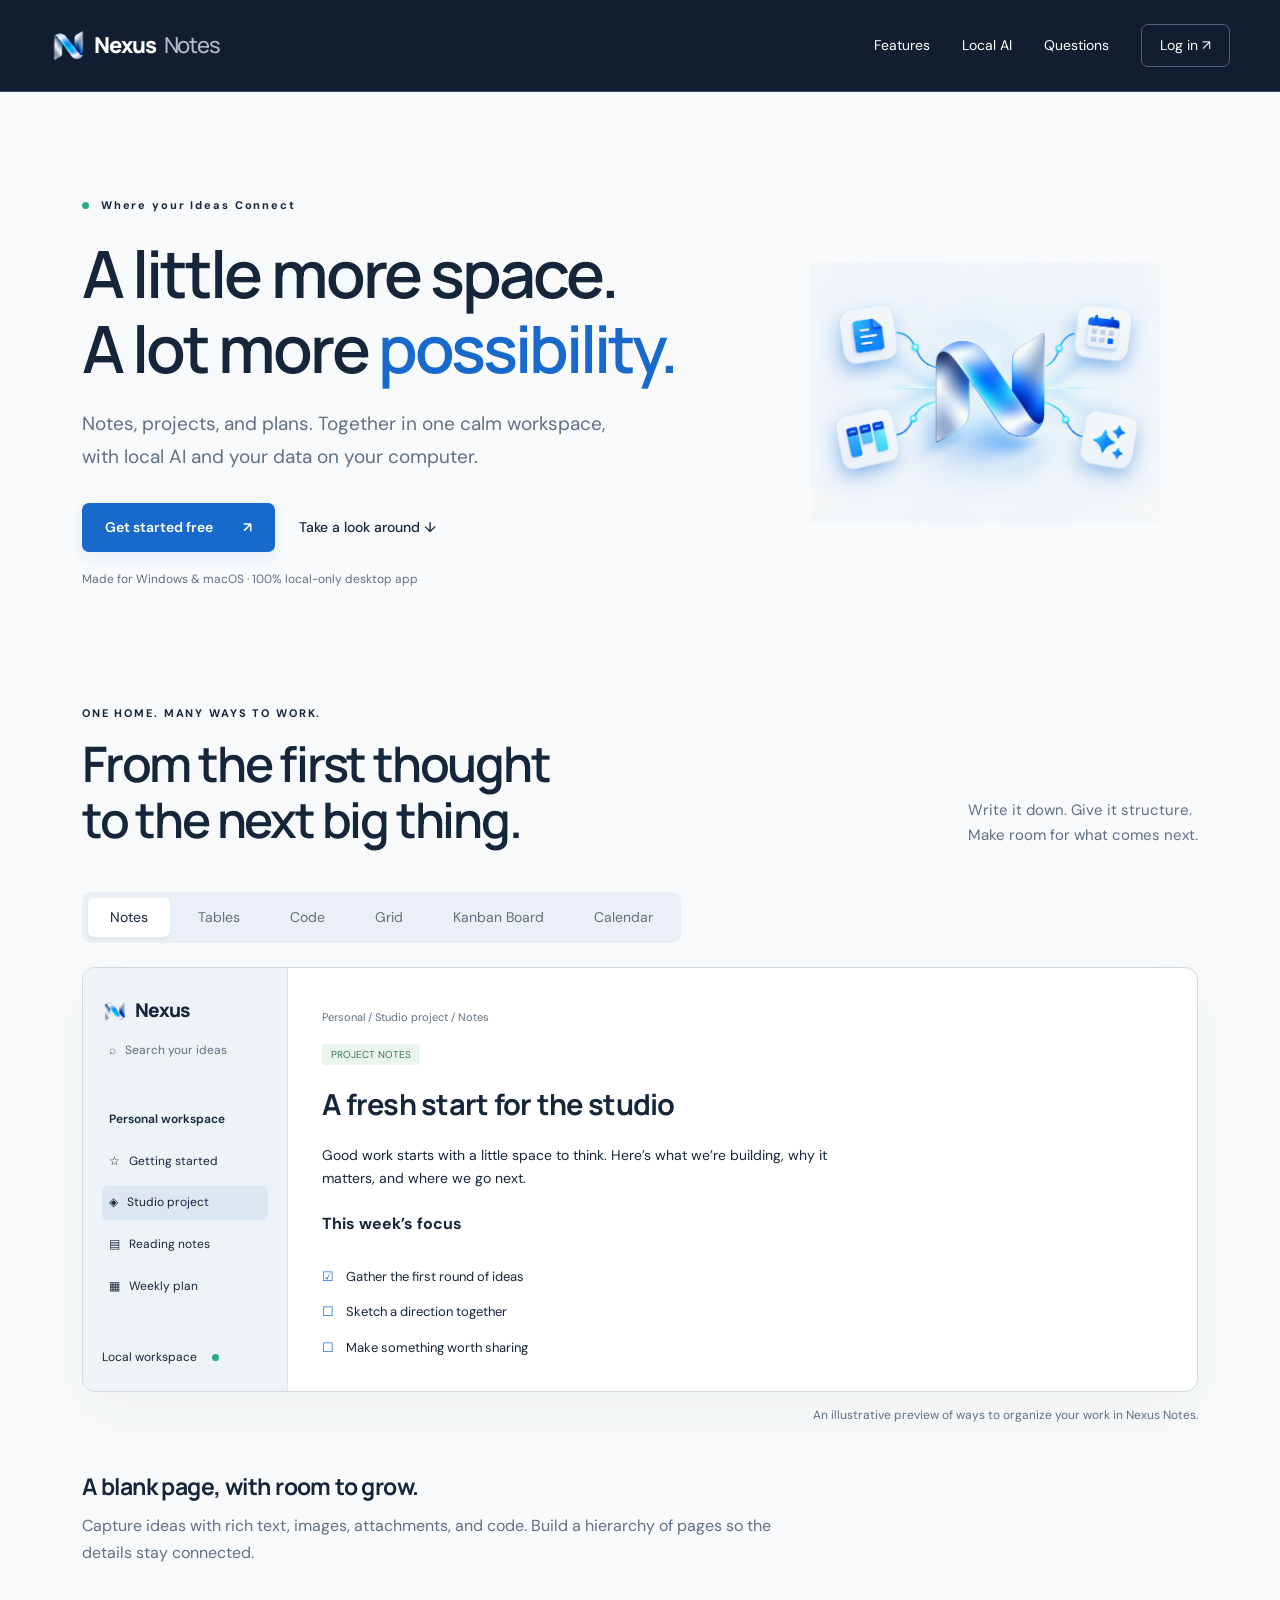
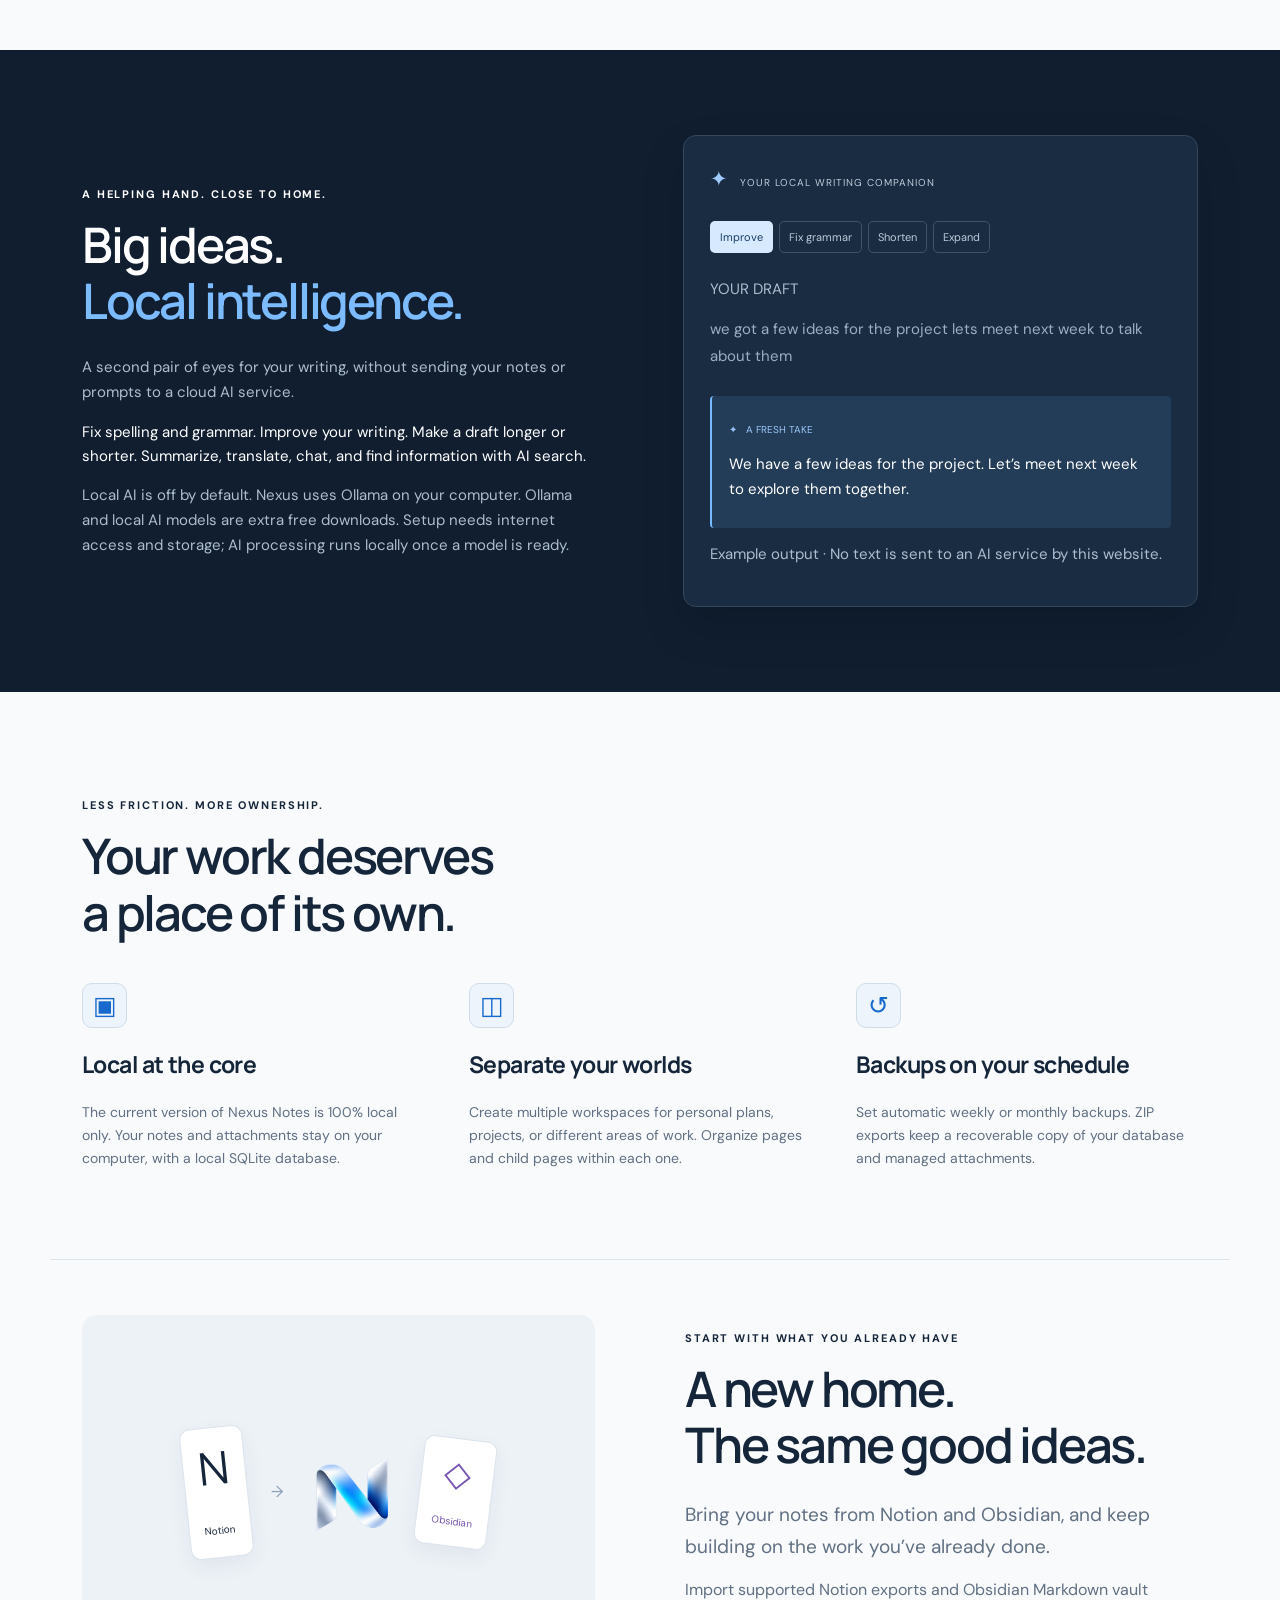
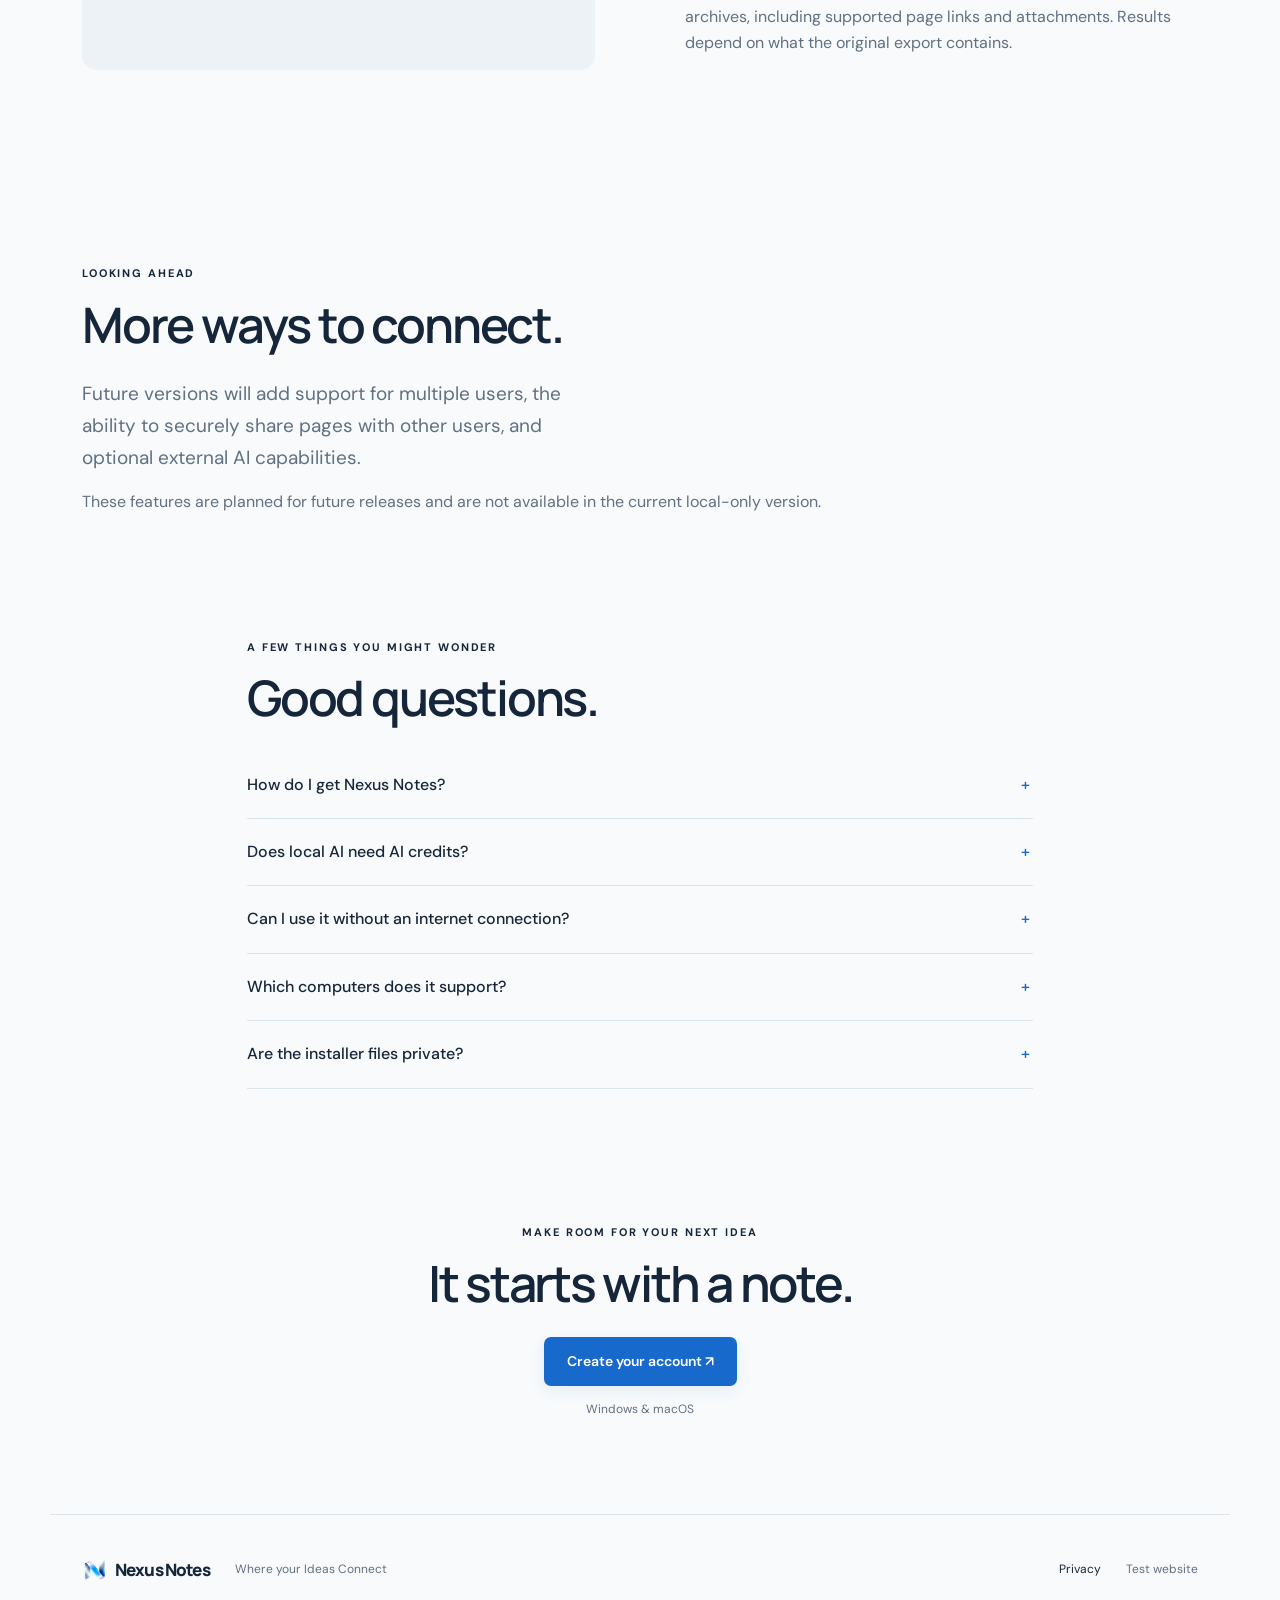
==== commit 8fd7e003: "Rename website Board preview to Kanban Board" ====
--- a/index.html
+++ b/index.html
@@ -1,8 +1,8 @@
 <!doctype html>
-<html lang="en"><head><meta charset="utf-8"><meta name="viewport" content="width=device-width,initial-scale=1"><meta name="description" content="Nexus Notes brings notes, boards, calendars and private local AI together on Windows and Mac."><meta name="theme-color" content="#101e30"><title>Nexus Notes — Where your Ideas Connect</title><link rel="icon" href="assets/logo.png"><link rel="stylesheet" href="style.css?v=tables-code-1"><script defer src="app.js?v=tables-code-1"></script></head>
+<html lang="en"><head><meta charset="utf-8"><meta name="viewport" content="width=device-width,initial-scale=1"><meta name="description" content="Nexus Notes brings notes, boards, calendars and private local AI together on Windows and Mac."><meta name="theme-color" content="#101e30"><title>Nexus Notes — Where your Ideas Connect</title><link rel="icon" href="assets/logo.png"><link rel="stylesheet" href="style.css?v=tables-code-1"><script defer src="app.js?v=kanban-board-1"></script></head>
 <body><a class="skip" href="#main">Skip to content</a><header class="nav home-nav"><a class="brand" href="index.html"><img src="assets/logo.png" alt="">Nexus <span>Notes</span></a><nav aria-label="Main navigation"><a href="#features">Features</a><a href="#local-ai">Local AI</a><a href="#questions">Questions</a><a href="account.html" class="login">Log in <span aria-hidden="true">↗</span></a></nav></header>
 <main id="main"><section class="hero wrap"><div class="hero-copy"><p class="eyebrow"><span class="dot"></span> Where your Ideas Connect</p><h1>A little more space.<br>A lot more <em>possibility.</em></h1><p class="lead">Notes, projects, and plans. Together in one calm workspace, with local AI and your data on your computer.</p><div class="actions"><a class="button" href="account.html?mode=signup">Get started free <span aria-hidden="true">↗</span></a><a class="text-link" href="#features">Take a look around ↓</a></div><p class="small muted">Made for Windows & macOS · 100% local-only desktop app</p></div><div class="hero-art" aria-hidden="true"><img src="assets/connected-ideas.png" width="1448" height="1086" alt="" fetchpriority="high"></div></section>
-<section class="wrap product" id="features"><div class="section-heading"><div><p class="eyebrow">ONE HOME. MANY WAYS TO WORK.</p><h2>From the first thought<br>to the next big thing.</h2></div><p>Write it down. Give it structure.<br>Make room for what comes next.</p></div><div class="preview-tabs" role="tablist" aria-label="Product examples"><button role="tab" aria-selected="true" aria-controls="preview" data-view="notes">Notes</button><button role="tab" aria-selected="false" aria-controls="preview" data-view="tables">Tables</button><button role="tab" aria-selected="false" aria-controls="preview" data-view="code">Code</button><button role="tab" aria-selected="false" aria-controls="preview" data-view="grid">Grid</button><button role="tab" aria-selected="false" aria-controls="preview" data-view="board">Board</button><button role="tab" aria-selected="false" aria-controls="preview" data-view="calendar">Calendar</button></div><div class="app-frame"><aside class="app-sidebar"><div class="brand"><img src="assets/logo.png" alt="">Nexus</div><p class="muted small">⌕ &nbsp; Search your ideas</p><p class="sidebar-title">Personal workspace</p><p>☆ &nbsp; Getting started</p><p class="selected">◈ &nbsp; Studio project</p><p>▤ &nbsp; Reading notes</p><p>▦ &nbsp; Weekly plan</p><div class="sidebar-bottom small">Local workspace <span class="dot"></span></div></aside><div class="app-content" id="preview" role="tabpanel" aria-label="Notes example"></div></div><p class="small muted preview-caption">An illustrative preview of ways to organize your work in Nexus Notes.</p><div class="feature-description" id="view-description"></div></section>
+<section class="wrap product" id="features"><div class="section-heading"><div><p class="eyebrow">ONE HOME. MANY WAYS TO WORK.</p><h2>From the first thought<br>to the next big thing.</h2></div><p>Write it down. Give it structure.<br>Make room for what comes next.</p></div><div class="preview-tabs" role="tablist" aria-label="Product examples"><button role="tab" aria-selected="true" aria-controls="preview" data-view="notes">Notes</button><button role="tab" aria-selected="false" aria-controls="preview" data-view="tables">Tables</button><button role="tab" aria-selected="false" aria-controls="preview" data-view="code">Code</button><button role="tab" aria-selected="false" aria-controls="preview" data-view="grid">Grid</button><button role="tab" aria-selected="false" aria-controls="preview" data-view="board">Kanban Board</button><button role="tab" aria-selected="false" aria-controls="preview" data-view="calendar">Calendar</button></div><div class="app-frame"><aside class="app-sidebar"><div class="brand"><img src="assets/logo.png" alt="">Nexus</div><p class="muted small">⌕ &nbsp; Search your ideas</p><p class="sidebar-title">Personal workspace</p><p>☆ &nbsp; Getting started</p><p class="selected">◈ &nbsp; Studio project</p><p>▤ &nbsp; Reading notes</p><p>▦ &nbsp; Weekly plan</p><div class="sidebar-bottom small">Local workspace <span class="dot"></span></div></aside><div class="app-content" id="preview" role="tabpanel" aria-label="Notes example"></div></div><p class="small muted preview-caption">An illustrative preview of ways to organize your work in Nexus Notes.</p><div class="feature-description" id="view-description"></div></section>
 <section id="local-ai" class="ai-section"><div class="wrap ai-grid"><div><p class="eyebrow">A HELPING HAND. CLOSE TO HOME.</p><h2>Big ideas.<br><em>Local intelligence.</em></h2><p class="lead">A second pair of eyes for your writing, without sending your notes or prompts to a cloud AI service.</p><p>Fix spelling and grammar. Improve your writing. Make a draft longer or shorter. Summarize, translate, chat, and find information with AI search.</p><p class="small muted">Local AI is off by default. Nexus uses Ollama on your computer. Ollama and local AI models are extra free downloads. Setup needs internet access and storage; AI processing runs locally once a model is ready.</p></div><div class="writing-card"><div class="card-label"><span class="spark">✦</span> YOUR LOCAL WRITING COMPANION</div><div class="writing-tabs" aria-label="Writing examples"><button class="active" data-writing="improve">Improve</button><button data-writing="grammar">Fix grammar</button><button data-writing="shorter">Shorten</button><button data-writing="longer">Expand</button></div><p class="small muted">YOUR DRAFT</p><p class="draft">we got a few ideas for the project lets meet next week to talk about them</p><div class="ai-result"><p class="small">✦ &nbsp; A FRESH TAKE</p><p id="writing-result">We have a few ideas for the project. Let’s meet next week to explore them together.</p></div><p class="small muted">Example output · No text is sent to an AI service by this website.</p></div></div></section>
 <section class="wrap ownership"><p class="eyebrow">LESS FRICTION. MORE OWNERSHIP.</p><h2>Your work deserves<br>a place of its own.</h2><div class="feature-grid"><article><span class="feature-icon">▣</span><h3>Local at the core</h3><p>The current version of Nexus Notes is 100% local only. Your notes and attachments stay on your computer, with a local SQLite database.</p></article><article><span class="feature-icon">◫</span><h3>Separate your worlds</h3><p>Create multiple workspaces for personal plans, projects, or different areas of work. Organize pages and child pages within each one.</p></article><article><span class="feature-icon">↺</span><h3>Backups on your schedule</h3><p>Set automatic weekly or monthly backups. ZIP exports keep a recoverable copy of your database and managed attachments.</p></article></div></section>
 <section class="wrap import-section"><div class="import-art" aria-hidden="true"><span class="import-source">N<br><small>Notion</small></span><span class="import-arrow">→</span><img src="assets/logo.png" alt=""><span class="import-source purple">◇<br><small>Obsidian</small></span></div><div><p class="eyebrow">START WITH WHAT YOU ALREADY HAVE</p><h2>A new home.<br>The same good ideas.</h2><p class="lead">Bring your notes from Notion and Obsidian, and keep building on the work you’ve already done.</p><p>Import supported Notion exports and Obsidian Markdown vault archives, including supported page links and attachments. Results depend on what the original export contains.</p></div></section>
--- a/style.css
+++ b/style.css
@@ -1,5 +1,5 @@
 @import url('https://fonts.googleapis.com/css2?family=DM+Sans:wght@400;500;600;700&family=Manrope:wght@400;500;600;700;800&display=swap');
-:root{--ink:#16263a;--muted:#617083;--blue:#1769cc;--paper:#f8fafb;--line:#dce4ec;--navy:#101e30}*{box-sizing:border-box}html{scroll-behavior:smooth;scroll-padding-top:90px}body{margin:0;background:var(--paper);color:var(--ink);font-family:'DM Sans',sans-serif;font-size:16px;line-height:1.65}a{color:inherit;text-decoration:none}button,input{font:inherit}button,a,input{touch-action:manipulation}button{cursor:pointer}a:focus-visible,button:focus-visible,input:focus-visible,summary:focus-visible{outline:3px solid #efaf45;outline-offset:4px}h1,h2,h3{font-family:Manrope,sans-serif;line-height:1.15;letter-spacing:-.045em}h1{font-size:clamp(40px,5.1vw,72px);font-weight:600;margin:22px 0}h2{font-size:clamp(32px,4vw,49px);font-weight:600;margin:12px 0 25px}h3{font-size:23px;letter-spacing:-.025em}em{font-style:normal;color:var(--blue)}p{margin:14px 0}.wrap{max-width:1180px;margin:auto;padding-left:32px;padding-right:32px}.nav{height:92px;display:flex;align-items:center;justify-content:space-between;max-width:1244px;padding:0 32px;margin:auto;border-bottom:1px solid var(--line)}.brand{display:flex;align-items:center;gap:8px;font-family:Manrope,sans-serif;font-weight:800;font-size:22px;letter-spacing:-.05em}.brand img{width:36px;height:36px;object-fit:contain}.brand span{font-weight:500;color:var(--muted)}nav{display:flex;align-items:center;gap:32px;font-size:14px}.login{border:1px solid var(--line);padding:9px 18px;border-radius:7px;background:white}.hero{display:grid;grid-template-columns:1.55fr 1fr;align-items:center;padding-top:90px;padding-bottom:86px;gap:32px}.eyebrow{font-size:11px;font-weight:700;letter-spacing:.17em}.dot{display:inline-block;width:7px;height:7px;border-radius:50%;background:#2ca88a;margin-right:7px}.lead{font-size:19px;line-height:1.7;color:var(--muted);max-width:530px}.actions{display:flex;align-items:center;gap:24px;margin:30px 0 18px}.button{display:inline-flex;align-items:center;justify-content:center;gap:30px;background:var(--blue);color:white;padding:13px 23px;border:0;border-radius:7px;font-weight:600;font-size:14px;box-shadow:0 5px 15px #1769cc15}.button:hover{background:#1256a8}.button:disabled{opacity:.55;cursor:wait}.text-link{font-size:14px;font-weight:500}.small{font-size:12px}.muted{color:var(--muted)}.orbit{height:350px;display:grid;place-items:center;position:relative;background:radial-gradient(ellipse,#dbeaf9,transparent 68%)}.orbit>img{width:160px;filter:drop-shadow(0 24px 15px #13539c26);transform:rotate(-8deg)}.orbit-ring{position:absolute;width:310px;height:310px;border:1px solid #cadbeb;border-radius:50%;transform:rotate(-20deg) scaleY(.8)}.orbit-ring:after{content:'';position:absolute;inset:-28px;border:1px dashed #d6e1ed;border-radius:50%}.orbit-label{position:absolute;font-size:12px;border:1px solid var(--line);padding:9px 15px;border-radius:6px;background:#ffffffed;box-shadow:0 8px 24px #15283b08}.label-one{top:33px;left:22px}.label-two{right:0;top:152px}.label-three{bottom:24px;left:65px}.section-heading{display:flex;justify-content:space-between;align-items:end}.section-heading>p{color:var(--muted);font-size:15px;padding-bottom:12px}.preview-tabs{display:flex;gap:6px;padding:6px;background:#eaf0f5;border-radius:9px;width:fit-content;margin:18px 0 24px}.preview-tabs button{border:0;background:transparent;color:var(--muted);padding:8px 22px;border-radius:6px;font-size:14px}.preview-tabs button[aria-selected=true]{background:white;color:var(--ink);box-shadow:0 2px 4px #17283b12}.app-frame{display:grid;grid-template-columns:205px 1fr;min-height:400px;border:1px solid #cdd8e3;border-radius:13px;overflow:hidden;background:white;box-shadow:0 20px 60px #233f5a0b}.app-sidebar{padding:27px 19px;background:#eef3f8;border-right:1px solid var(--line);position:relative;font-size:12px}.app-sidebar .brand{font-size:19px}.app-sidebar .brand img{width:25px;height:25px}.app-sidebar p{padding:7px;margin:8px 0}.sidebar-title{margin-top:35px!important;font-weight:600}.selected{background:#dce7f2;border-radius:5px}.sidebar-bottom{position:absolute;bottom:23px}.sidebar-bottom .dot{margin-left:12px}.app-content{padding:26px 34px;min-width:0}.preview-caption{text-align:right}.app-content h3{font-size:29px;margin:22px 0}.crumb{font-size:11px;color:var(--muted)}.note-text{max-width:510px;font-size:14px}.note-tag{font-size:10px;padding:4px 9px;background:#eaf5ed;border-radius:4px;color:#3c7951}.check-row{padding:7px 0;font-size:13px}.check-row span{color:var(--blue);margin-right:9px}.board{display:grid;grid-template-columns:repeat(3,1fr);gap:12px;font-size:12px}.board-column{background:#f3f6f9;border-radius:7px;padding:12px}.board-heading{font-weight:600;margin:0 0 13px}.task{background:white;border:1px solid var(--line);border-radius:5px;padding:12px;margin-bottom:9px;line-height:1.5}.task small{display:block;color:var(--muted);margin-top:7px}.task-tag{display:inline-block;font-size:9px;background:#e3edf9;color:#245d9c;padding:2px 6px;border-radius:3px}.board-new{color:var(--muted);padding:4px}.grid-table{width:100%;border-collapse:collapse;font-size:12px}.grid-table td,.grid-table th{text-align:left;border-bottom:1px solid var(--line);padding:12px 8px}.grid-table th{background:#f4f7fa;font-weight:500;color:var(--muted)}.calendar{display:grid;grid-template-columns:repeat(7,1fr);font-size:10px}.calendar>div{min-height:47px;border:1px solid #e8edf2;padding:5px}.calendar .weekday{min-height:24px;color:var(--muted);text-align:center;background:#f5f7f9}.calendar .event{background:#e1edfb;border-radius:3px;color:#275c95;margin-top:3px;padding:3px;line-height:1.3}.feature-description{padding:10px 0 70px;max-width:730px}.feature-description h3{margin-bottom:10px}.feature-description p{color:var(--muted)}.ai-section{background:var(--navy);color:white;padding:85px 0}.ai-grid{display:grid;grid-template-columns:1fr 1fr;gap:85px;align-items:center}.ai-section em{color:#7cbbff}.ai-section .lead,.ai-section .muted{color:#adbdce}.ai-section p:not(.eyebrow){font-size:15px}.writing-card{background:#1a2c42;border:1px solid #35475c;border-radius:13px;padding:26px;box-shadow:0 20px 45px #0002}.card-label{font-size:10px;letter-spacing:.1em;color:#bdccdb}.spark{color:#9fcaff;font-size:21px;margin-right:7px}.writing-tabs{display:flex;flex-wrap:wrap;gap:6px;margin:24px 0}.writing-tabs button{padding:6px 9px;font-size:11px;color:#bdccdb;background:transparent;border:1px solid #415169;border-radius:5px}.writing-tabs .active{background:#d6e9ff;color:#183c65;border-color:transparent}.draft{color:#9caec1;line-height:1.8;padding-bottom:12px}.ai-result{background:#233c57;border-left:2px solid #76baff;border-radius:4px;padding:12px 17px}.ai-result .small{color:#9bc8fa;font-size:10px!important}.ownership{padding-top:90px;padding-bottom:75px}.feature-grid{display:grid;grid-template-columns:repeat(3,1fr);gap:45px;margin-top:42px}.feature-grid p{color:var(--muted);font-size:14px}.feature-icon{display:inline-flex;width:45px;height:45px;border:1px solid #cfdde9;border-radius:10px;align-items:center;justify-content:center;color:var(--blue);font-size:25px;background:#edf4fb}.import-section{display:grid;grid-template-columns:1fr 1fr;gap:90px;padding-top:55px;padding-bottom:90px;border-top:1px solid var(--line)}.import-section p:not(.eyebrow){color:var(--muted)}.import-art{display:flex;align-items:center;justify-content:center;gap:23px;border-radius:15px;background:#edf2f7;min-height:260px;position:relative}.import-art img{width:90px}.import-source{font-family:Manrope,sans-serif;font-size:45px;background:white;line-height:1.1;padding:15px;border:1px solid #dce4ec;border-radius:10px;box-shadow:0 8px 20px #1a2c4210;text-align:center;transform:rotate(-6deg)}.import-source small{font-family:'DM Sans',sans-serif;font-size:10px}.import-source.purple{color:#7654b1;transform:rotate(7deg);font-size:35px}.import-arrow{color:#8da1b5}.faq{max-width:850px;padding-top:20px;padding-bottom:70px}.faq details{border-bottom:1px solid var(--line);padding:20px 0}.faq summary{cursor:pointer;font-weight:500;list-style:none;position:relative;padding-right:25px}.faq summary:after{content:'+';position:absolute;right:3px;color:var(--blue)}.faq details[open] summary:after{content:'−'}.faq details p{color:var(--muted);font-size:14px}.closing{text-align:center;padding-top:50px;padding-bottom:80px}.closing h2{font-size:50px}footer{display:flex;align-items:center;flex-wrap:wrap;gap:25px;min-height:110px;border-top:1px solid var(--line);font-size:12px}footer .brand{font-size:17px}footer .brand img{width:25px;height:25px}footer>p{flex:1}.skip{position:absolute;top:-100px}.skip:focus{top:0;background:white;padding:12px;z-index:9}.account-main{max-width:460px;margin:60px auto 90px;padding:0 24px}.account-card{background:white;border:1px solid var(--line);border-radius:12px;padding:30px}.account-main h1{font-size:35px}.form-field{display:block;margin-top:18px;font-size:13px;font-weight:500}.form-field input{width:100%;display:block;border:1px solid #bbc9d7;border-radius:6px;padding:11px;margin-top:5px;background:white;color:var(--ink)}.account-card .button{width:100%;margin-top:23px}.account-card .link-button{padding:0;color:var(--blue);background:none;border:0;font-size:13px}.form-links{display:flex;justify-content:space-between;gap:12px;margin-top:20px}.status{font-size:13px;white-space:pre-line}.status:not(:empty){padding:12px;border-radius:5px;background:#eaf2fc;margin-top:15px}.status.error{background:#fff0ee;color:#9b3228}.download-main{padding-top:60px;padding-bottom:90px;min-height:70vh}.download-main h1{font-size:48px}.download-grid{display:grid;grid-template-columns:1fr 1fr;gap:24px;margin:35px 0}.download-card{background:white;border:1px solid var(--line);border-radius:12px;padding:30px}.download-card .button{margin:12px 0}.download-card p{color:var(--muted)}.download-card h2{font-size:30px}.download-card .checksum{display:block;font-size:12px;text-decoration:underline}.privacy{max-width:800px;padding-top:60px;padding-bottom:90px}.privacy h1{font-size:42px}[hidden]{display:none!important}@media(max-width:850px){.hero{grid-template-columns:1fr;padding-top:55px}.orbit{display:none}.ai-grid,.import-section{gap:35px}.app-frame{grid-template-columns:160px 1fr}.app-sidebar{padding:20px 10px}.app-content{padding:20px}.feature-grid{gap:22px}.board{gap:6px}.board-column{padding:7px}nav{gap:18px}}@media(max-width:620px){.wrap{padding-left:20px;padding-right:20px}.nav{height:75px;padding:0 20px}.brand{font-size:19px}.brand img{width:28px;height:28px}nav>a:not(.login){display:none}.hero{padding-bottom:50px}.actions{gap:17px;flex-wrap:wrap}.section-heading{display:block}.section-heading>p{margin-top:0}.preview-tabs{width:100%;justify-content:space-between}.preview-tabs button{padding:8px 15px}.app-frame{display:block;min-height:440px}.app-sidebar{display:none}.app-content{padding:18px 14px}.board{font-size:10px;gap:5px}.task{padding:8px}.calendar>div{min-height:47px;padding:3px}.calendar .event{font-size:8px}.ai-grid,.import-section,.feature-grid,.download-grid{grid-template-columns:1fr}.ai-section{padding:55px 0}.feature-grid{gap:22px}.ownership{padding-top:55px;padding-bottom:45px}.import-section{padding-top:35px;padding-bottom:55px}.import-art{min-height:210px}.feature-description{padding-bottom:40px}.closing{padding-top:15px;padding-bottom:45px}.closing h2{font-size:38px}footer{padding-top:25px;padding-bottom:25px;gap:15px}footer>p{flex-basis:100%;margin:0}.account-main{margin-top:35px}.account-card{padding:23px}.download-main h1{font-size:38px}.app-content h3{font-size:25px}.grid-table td,.grid-table th{padding:10px 5px;font-size:10px}}@media(prefers-reduced-motion:reduce){html{scroll-behavior:auto}}
+:root{--ink:#16263a;--muted:#617083;--blue:#1769cc;--paper:#f8fafb;--line:#dce4ec;--navy:#101e30}*{box-sizing:border-box}html{scroll-behavior:smooth;scroll-padding-top:90px}body{margin:0;background:var(--paper);color:var(--ink);font-family:'DM Sans',sans-serif;font-size:16px;line-height:1.65}a{color:inherit;text-decoration:none}button,input{font:inherit}button,a,input{touch-action:manipulation}button{cursor:pointer}a:focus-visible,button:focus-visible,input:focus-visible,summary:focus-visible{outline:3px solid #efaf45;outline-offset:4px}h1,h2,h3{font-family:Manrope,sans-serif;line-height:1.15;letter-spacing:-.045em}h1{font-size:clamp(40px,5.1vw,72px);font-weight:600;margin:22px 0}h2{font-size:clamp(32px,4vw,49px);font-weight:600;margin:12px 0 25px}h3{font-size:23px;letter-spacing:-.025em}em{font-style:normal;color:var(--blue)}p{margin:14px 0}.wrap{max-width:1180px;margin:auto;padding-left:32px;padding-right:32px}.nav{height:92px;display:flex;align-items:center;justify-content:space-between;max-width:1244px;padding:0 32px;margin:auto;border-bottom:1px solid var(--line)}.brand{display:flex;align-items:center;gap:8px;font-family:Manrope,sans-serif;font-weight:800;font-size:22px;letter-spacing:-.05em}.brand img{width:36px;height:36px;object-fit:contain}.brand span{font-weight:500;color:var(--muted)}nav{display:flex;align-items:center;gap:32px;font-size:14px}.login{border:1px solid var(--line);padding:9px 18px;border-radius:7px;background:white}.hero{display:grid;grid-template-columns:1.55fr 1fr;align-items:center;padding-top:90px;padding-bottom:86px;gap:32px}.eyebrow{font-size:11px;font-weight:700;letter-spacing:.17em}.dot{display:inline-block;width:7px;height:7px;border-radius:50%;background:#2ca88a;margin-right:7px}.lead{font-size:19px;line-height:1.7;color:var(--muted);max-width:530px}.actions{display:flex;align-items:center;gap:24px;margin:30px 0 18px}.button{display:inline-flex;align-items:center;justify-content:center;gap:30px;background:var(--blue);color:white;padding:13px 23px;border:0;border-radius:7px;font-weight:600;font-size:14px;box-shadow:0 5px 15px #1769cc15}.button:hover{background:#1256a8}.button:disabled{opacity:.55;cursor:wait}.text-link{font-size:14px;font-weight:500}.small{font-size:12px}.muted{color:var(--muted)}.orbit{height:350px;display:grid;place-items:center;position:relative;background:radial-gradient(ellipse,#dbeaf9,transparent 68%)}.orbit>img{width:160px;filter:drop-shadow(0 24px 15px #13539c26);transform:rotate(-8deg)}.orbit-ring{position:absolute;width:310px;height:310px;border:1px solid #cadbeb;border-radius:50%;transform:rotate(-20deg) scaleY(.8)}.orbit-ring:after{content:'';position:absolute;inset:-28px;border:1px dashed #d6e1ed;border-radius:50%}.orbit-label{position:absolute;font-size:12px;border:1px solid var(--line);padding:9px 15px;border-radius:6px;background:#ffffffed;box-shadow:0 8px 24px #15283b08}.label-one{top:33px;left:22px}.label-two{right:0;top:152px}.label-three{bottom:24px;left:65px}.section-heading{display:flex;justify-content:space-between;align-items:end}.section-heading>p{color:var(--muted);font-size:15px;padding-bottom:12px}.preview-tabs{display:flex;gap:6px;padding:6px;background:#eaf0f5;border-radius:9px;width:fit-content;margin:18px 0 24px}.preview-tabs button{border:0;background:transparent;color:var(--muted);padding:8px 22px;border-radius:6px;font-size:14px}.preview-tabs button[aria-selected=true]{background:white;color:var(--ink);box-shadow:0 2px 4px #17283b12}.app-frame{display:grid;grid-template-columns:205px 1fr;min-height:400px;border:1px solid #cdd8e3;border-radius:13px;overflow:hidden;background:white;box-shadow:0 20px 60px #233f5a0b}.app-sidebar{padding:27px 19px;background:#eef3f8;border-right:1px solid var(--line);position:relative;font-size:12px}.app-sidebar .brand{font-size:19px}.app-sidebar .brand img{width:25px;height:25px}.app-sidebar p{padding:7px;margin:8px 0}.sidebar-title{margin-top:35px!important;font-weight:600}.selected{background:#dce7f2;border-radius:5px}.sidebar-bottom{position:absolute;bottom:23px}.sidebar-bottom .dot{margin-left:12px}.app-content{padding:26px 34px;min-width:0}.preview-caption{text-align:right}.app-content h3{font-size:29px;margin:22px 0}.crumb{font-size:11px;color:var(--muted)}.note-text{max-width:510px;font-size:14px}.note-tag{font-size:10px;padding:4px 9px;background:#eaf5ed;border-radius:4px;color:#3c7951}.check-row{padding:7px 0;font-size:13px}.check-row span{color:var(--blue);margin-right:9px}.board{display:grid;grid-template-columns:repeat(3,1fr);gap:12px;font-size:12px}.board-column{background:#f3f6f9;border-radius:7px;padding:12px}.board-heading{font-weight:600;margin:0 0 13px}.task{background:white;border:1px solid var(--line);border-radius:5px;padding:12px;margin-bottom:9px;line-height:1.5}.task small{display:block;color:var(--muted);margin-top:7px}.task-tag{display:inline-block;font-size:9px;background:#e3edf9;color:#245d9c;padding:2px 6px;border-radius:3px}.board-new{color:var(--muted);padding:4px}.grid-table{width:100%;border-collapse:collapse;font-size:12px}.grid-table td,.grid-table th{text-align:left;border-bottom:1px solid var(--line);padding:12px 8px}.grid-table th{background:#f4f7fa;font-weight:500;color:var(--muted)}.calendar{display:grid;grid-template-columns:repeat(7,1fr);font-size:10px}.calendar>div{min-height:47px;border:1px solid #e8edf2;padding:5px}.calendar .weekday{min-height:24px;color:var(--muted);text-align:center;background:#f5f7f9}.calendar .event{background:#e1edfb;border-radius:3px;color:#275c95;margin-top:3px;padding:3px;line-height:1.3}.feature-description{padding:10px 0 70px;max-width:730px}.feature-description h3{margin-bottom:10px}.feature-description p{color:var(--muted)}.ai-section{background:var(--navy);color:white;padding:85px 0}.ai-grid{display:grid;grid-template-columns:1fr 1fr;gap:85px;align-items:center}.ai-section em{color:#7cbbff}.ai-section .lead,.ai-section .muted{color:#adbdce}.ai-section p:not(.eyebrow){font-size:15px}.writing-card{background:#1a2c42;border:1px solid #35475c;border-radius:13px;padding:26px;box-shadow:0 20px 45px #0002}.card-label{font-size:10px;letter-spacing:.1em;color:#bdccdb}.spark{color:#9fcaff;font-size:21px;margin-right:7px}.writing-tabs{display:flex;flex-wrap:wrap;gap:6px;margin:24px 0}.writing-tabs button{padding:6px 9px;font-size:11px;color:#bdccdb;background:transparent;border:1px solid #415169;border-radius:5px}.writing-tabs .active{background:#d6e9ff;color:#183c65;border-color:transparent}.draft{color:#9caec1;line-height:1.8;padding-bottom:12px}.ai-result{background:#233c57;border-left:2px solid #76baff;border-radius:4px;padding:12px 17px}.ai-result .small{color:#9bc8fa;font-size:10px!important}.ownership{padding-top:90px;padding-bottom:75px}.feature-grid{display:grid;grid-template-columns:repeat(3,1fr);gap:45px;margin-top:42px}.feature-grid p{color:var(--muted);font-size:14px}.feature-icon{display:inline-flex;width:45px;height:45px;border:1px solid #cfdde9;border-radius:10px;align-items:center;justify-content:center;color:var(--blue);font-size:25px;background:#edf4fb}.import-section{display:grid;grid-template-columns:1fr 1fr;gap:90px;padding-top:55px;padding-bottom:90px;border-top:1px solid var(--line)}.import-section p:not(.eyebrow){color:var(--muted)}.import-art{display:flex;align-items:center;justify-content:center;gap:23px;border-radius:15px;background:#edf2f7;min-height:260px;position:relative}.import-art img{width:90px}.import-source{font-family:Manrope,sans-serif;font-size:45px;background:white;line-height:1.1;padding:15px;border:1px solid #dce4ec;border-radius:10px;box-shadow:0 8px 20px #1a2c4210;text-align:center;transform:rotate(-6deg)}.import-source small{font-family:'DM Sans',sans-serif;font-size:10px}.import-source.purple{color:#7654b1;transform:rotate(7deg);font-size:35px}.import-arrow{color:#8da1b5}.faq{max-width:850px;padding-top:20px;padding-bottom:70px}.faq details{border-bottom:1px solid var(--line);padding:20px 0}.faq summary{cursor:pointer;font-weight:500;list-style:none;position:relative;padding-right:25px}.faq summary:after{content:'+';position:absolute;right:3px;color:var(--blue)}.faq details[open] summary:after{content:'−'}.faq details p{color:var(--muted);font-size:14px}.closing{text-align:center;padding-top:50px;padding-bottom:80px}.closing h2{font-size:50px}footer{display:flex;align-items:center;flex-wrap:wrap;gap:25px;min-height:110px;border-top:1px solid var(--line);font-size:12px}footer .brand{font-size:17px}footer .brand img{width:25px;height:25px}footer>p{flex:1}.skip{position:absolute;top:-100px}.skip:focus{top:0;background:white;padding:12px;z-index:9}.account-main{max-width:460px;margin:60px auto 90px;padding:0 24px}.account-card{background:white;border:1px solid var(--line);border-radius:12px;padding:30px}.account-main h1{font-size:35px}.form-field{display:block;margin-top:18px;font-size:13px;font-weight:500}.form-field input{width:100%;display:block;border:1px solid #bbc9d7;border-radius:6px;padding:11px;margin-top:5px;background:white;color:var(--ink)}.account-card .button{width:100%;margin-top:23px}.account-card .link-button{padding:0;color:var(--blue);background:none;border:0;font-size:13px}.form-links{display:flex;flex-direction:column;align-items:flex-start;gap:10px;margin-top:20px}.form-mode-line{margin:0}.form-links .link-button{text-align:left;line-height:1.5;text-decoration:underline;text-underline-offset:3px}.status{font-size:13px;white-space:pre-line}.status:not(:empty){padding:12px;border-radius:5px;background:#eaf2fc;margin-top:15px}.status.error{background:#fff0ee;color:#9b3228}.download-main{padding-top:60px;padding-bottom:90px;min-height:70vh}.download-main h1{font-size:48px}.download-grid{display:grid;grid-template-columns:1fr 1fr;gap:24px;margin:35px 0}.download-card{background:white;border:1px solid var(--line);border-radius:12px;padding:30px}.download-card .button{margin:12px 0}.download-card p{color:var(--muted)}.download-card h2{font-size:30px}.download-card .checksum{display:block;font-size:12px;text-decoration:underline}.privacy{max-width:800px;padding-top:60px;padding-bottom:90px}.privacy h1{font-size:42px}[hidden]{display:none!important}@media(max-width:850px){.hero{grid-template-columns:1fr;padding-top:55px}.orbit{display:none}.ai-grid,.import-section{gap:35px}.app-frame{grid-template-columns:160px 1fr}.app-sidebar{padding:20px 10px}.app-content{padding:20px}.feature-grid{gap:22px}.board{gap:6px}.board-column{padding:7px}nav{gap:18px}}@media(max-width:620px){.wrap{padding-left:20px;padding-right:20px}.nav{height:75px;padding:0 20px}.brand{font-size:19px}.brand img{width:28px;height:28px}nav>a:not(.login){display:none}.hero{padding-bottom:50px}.actions{gap:17px;flex-wrap:wrap}.section-heading{display:block}.section-heading>p{margin-top:0}.preview-tabs{width:100%;justify-content:space-between}.preview-tabs button{padding:8px 15px}.app-frame{display:block;min-height:440px}.app-sidebar{display:none}.app-content{padding:18px 14px}.board{font-size:10px;gap:5px}.task{padding:8px}.calendar>div{min-height:47px;padding:3px}.calendar .event{font-size:8px}.ai-grid,.import-section,.feature-grid,.download-grid{grid-template-columns:1fr}.ai-section{padding:55px 0}.feature-grid{gap:22px}.ownership{padding-top:55px;padding-bottom:45px}.import-section{padding-top:35px;padding-bottom:55px}.import-art{min-height:210px}.feature-description{padding-bottom:40px}.closing{padding-top:15px;padding-bottom:45px}.closing h2{font-size:38px}footer{padding-top:25px;padding-bottom:25px;gap:15px}footer>p{flex-basis:100%;margin:0}.account-main{margin-top:35px}.account-card{padding:23px}.download-main h1{font-size:38px}.app-content h3{font-size:25px}.grid-table td,.grid-table th{padding:10px 5px;font-size:10px}}@media(prefers-reduced-motion:reduce){html{scroll-behavior:auto}}
 
 /* Connected ideas: preserve the original 350px desktop graphic footprint. */
 .preview-tabs{flex-wrap:wrap;max-width:100%}.feature-description li{margin:12px 0;color:var(--muted)}.note-text code,.feature-description code{font-size:.95em;background:#eaf0f5;border-radius:4px;padding:2px 6px}.inline-table td,.inline-table th{border:1px solid var(--line)}.code-preview{border:1px solid #35475c;border-radius:8px;overflow:hidden;background:var(--navy);color:#e4edf7}.code-preview-bar{display:flex;justify-content:space-between;flex-wrap:wrap;gap:6px;padding:10px 14px;background:#1a2c42;color:#adbdce;font-size:11px}.code-preview pre{margin:0;padding:18px;overflow-x:auto;font:13px/1.8 ui-monospace,SFMono-Regular,Consolas,monospace;tab-size:2}.code-keyword{color:#c5a6ff}.code-function{color:#92ceff}.code-string{color:#b3dd9a}.code-comment{color:#a3b3c5}.sr-only{position:absolute;width:1px;height:1px;padding:0;margin:-1px;overflow:hidden;clip:rect(0,0,0,0);white-space:nowrap;border:0}@media(max-width:620px){.preview-tabs{justify-content:flex-start}.preview-tabs button{flex:1 0 auto;padding:8px 13px}.code-preview pre{font-size:12px;padding:14px}.feature-description ul{padding-left:22px}}
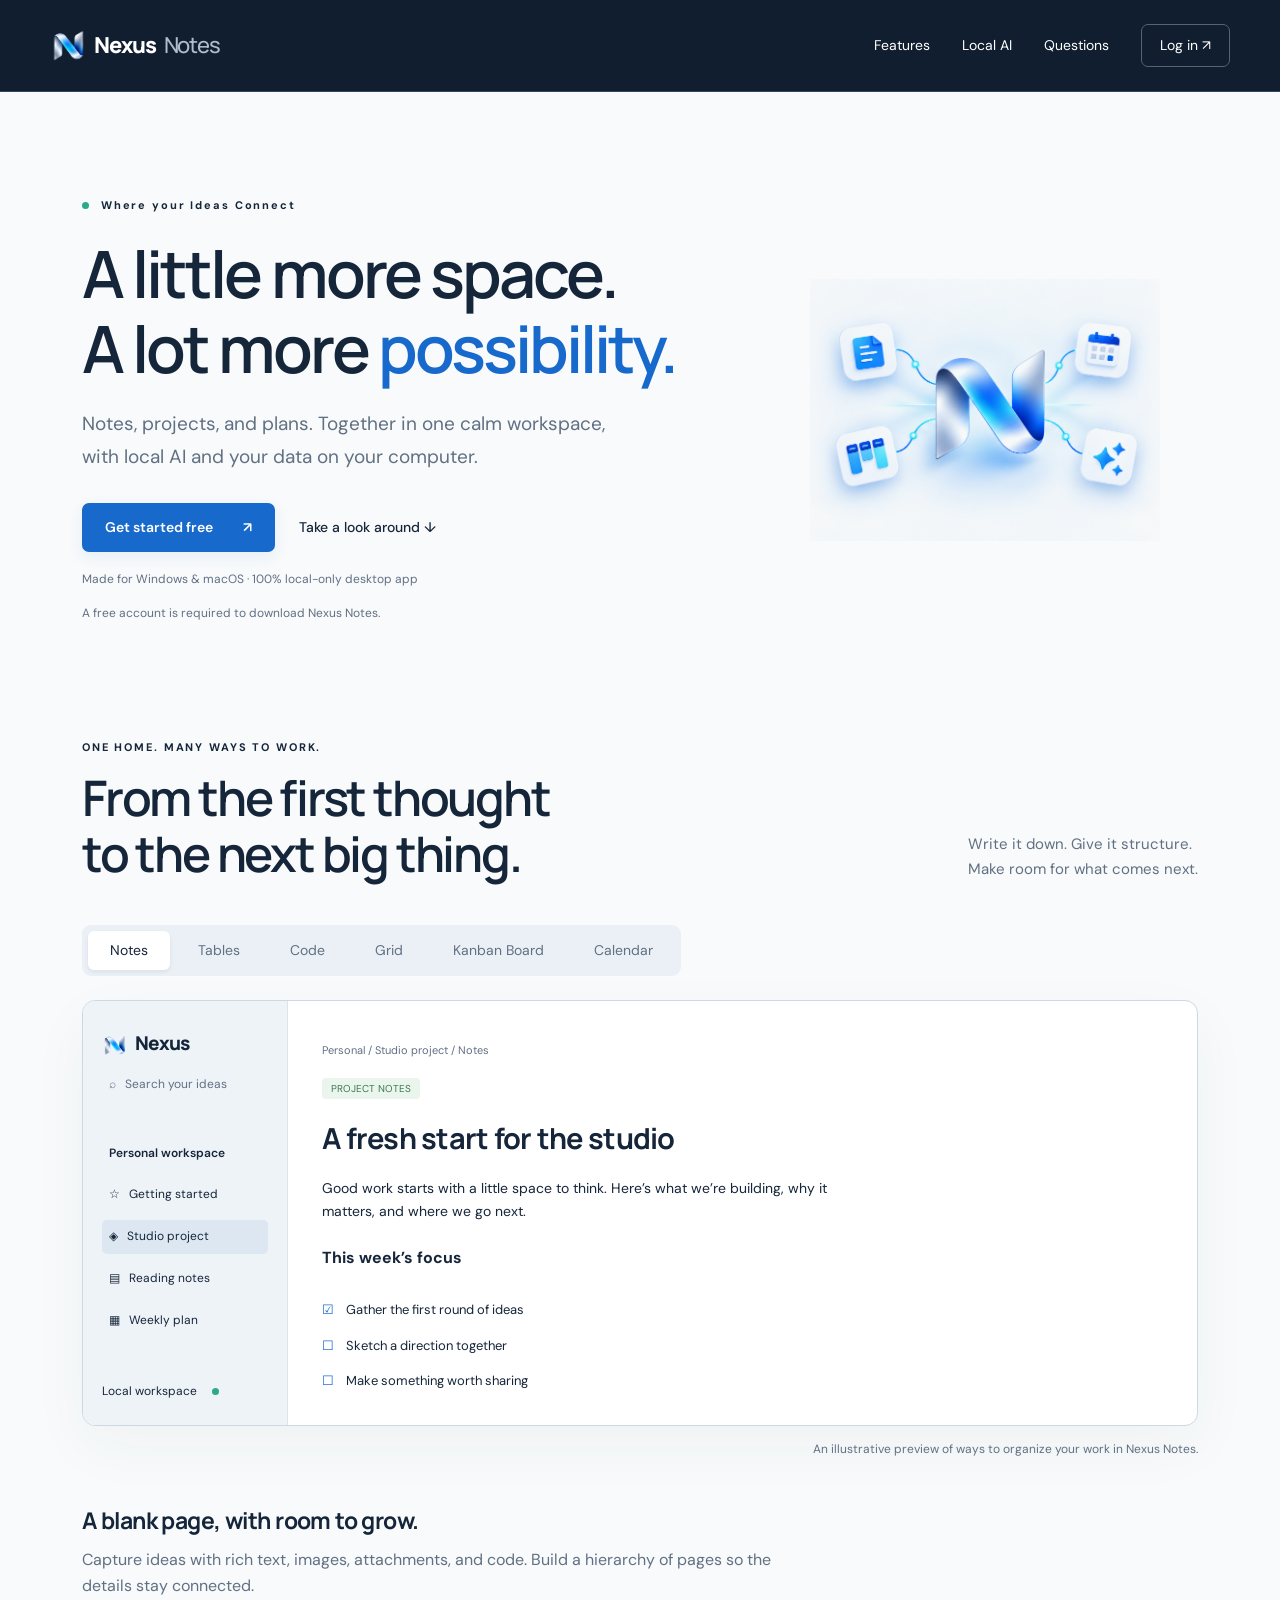
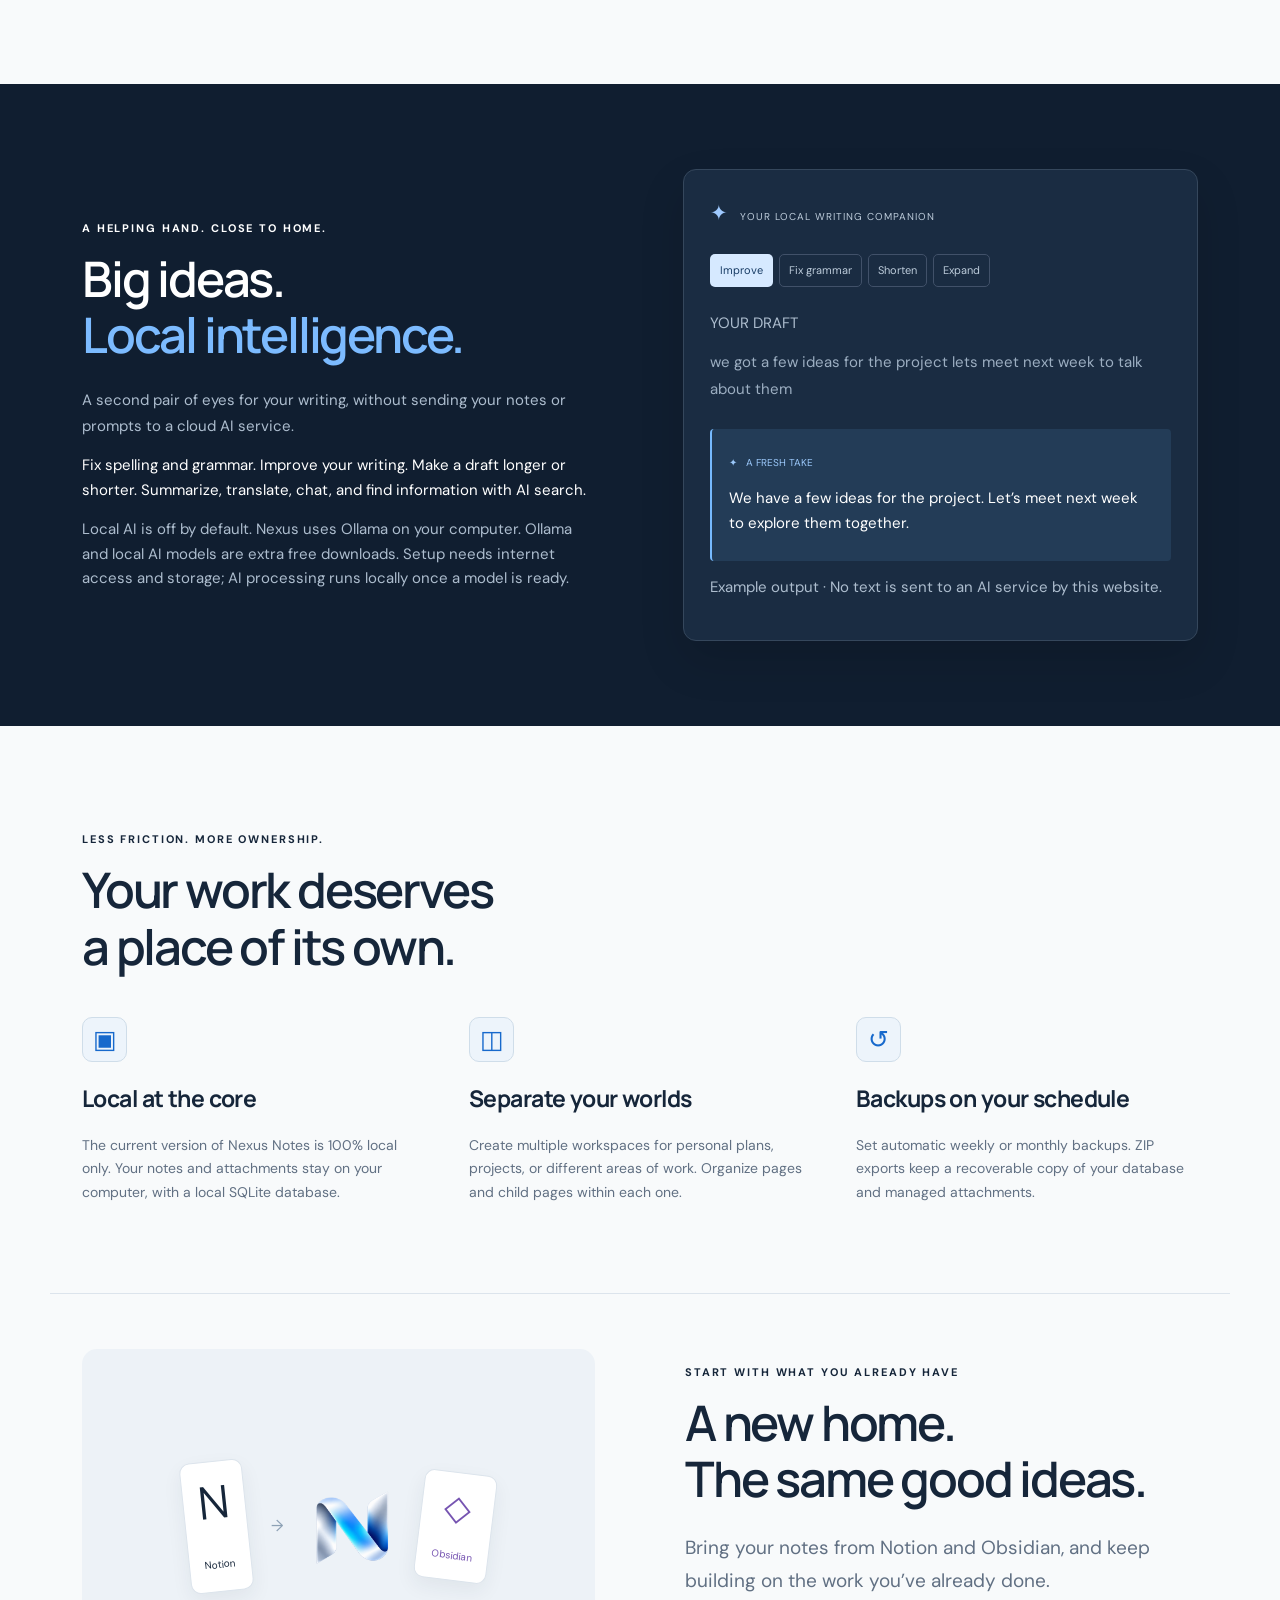
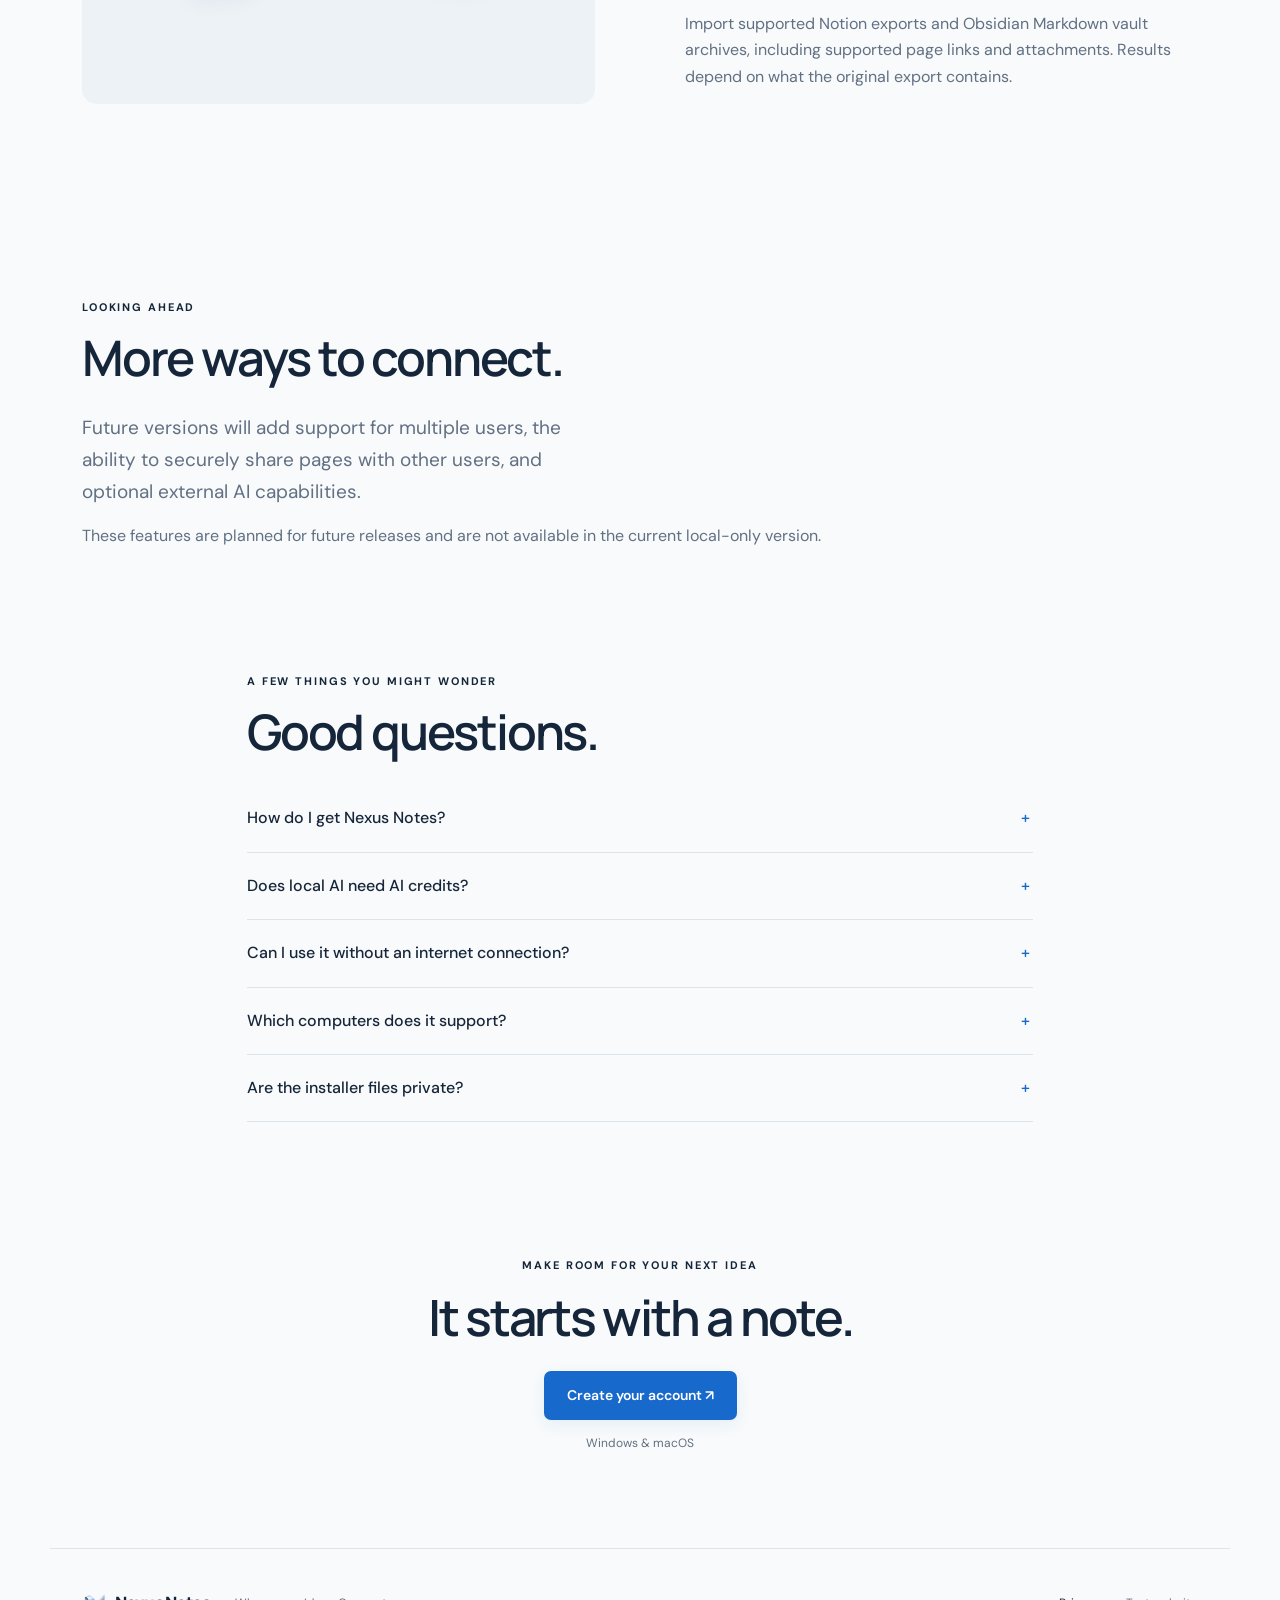
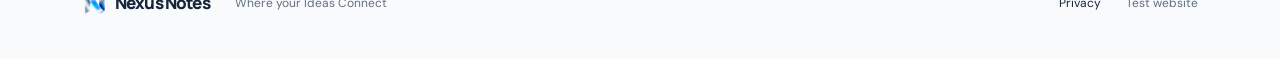
==== commit fa927000: "Clarify free account requirement below homepage platform note" ====
--- a/index.html
+++ b/index.html
@@ -1,7 +1,7 @@
 <!doctype html>
 <html lang="en"><head><meta charset="utf-8"><meta name="viewport" content="width=device-width,initial-scale=1"><meta name="description" content="Nexus Notes brings notes, boards, calendars and private local AI together on Windows and Mac."><meta name="theme-color" content="#101e30"><title>Nexus Notes — Where your Ideas Connect</title><link rel="icon" href="assets/logo.png"><link rel="stylesheet" href="style.css?v=tables-code-1"><script defer src="app.js?v=kanban-board-1"></script></head>
 <body><a class="skip" href="#main">Skip to content</a><header class="nav home-nav"><a class="brand" href="index.html"><img src="assets/logo.png" alt="">Nexus <span>Notes</span></a><nav aria-label="Main navigation"><a href="#features">Features</a><a href="#local-ai">Local AI</a><a href="#questions">Questions</a><a href="account.html" class="login">Log in <span aria-hidden="true">↗</span></a></nav></header>
-<main id="main"><section class="hero wrap"><div class="hero-copy"><p class="eyebrow"><span class="dot"></span> Where your Ideas Connect</p><h1>A little more space.<br>A lot more <em>possibility.</em></h1><p class="lead">Notes, projects, and plans. Together in one calm workspace, with local AI and your data on your computer.</p><div class="actions"><a class="button" href="account.html?mode=signup">Get started free <span aria-hidden="true">↗</span></a><a class="text-link" href="#features">Take a look around ↓</a></div><p class="small muted">Made for Windows & macOS · 100% local-only desktop app</p></div><div class="hero-art" aria-hidden="true"><img src="assets/connected-ideas.png" width="1448" height="1086" alt="" fetchpriority="high"></div></section>
+<main id="main"><section class="hero wrap"><div class="hero-copy"><p class="eyebrow"><span class="dot"></span> Where your Ideas Connect</p><h1>A little more space.<br>A lot more <em>possibility.</em></h1><p class="lead">Notes, projects, and plans. Together in one calm workspace, with local AI and your data on your computer.</p><div class="actions"><a class="button" href="account.html?mode=signup">Get started free <span aria-hidden="true">↗</span></a><a class="text-link" href="#features">Take a look around ↓</a></div><p class="small muted">Made for Windows & macOS · 100% local-only desktop app</p><p class="small muted">A free account is required to download Nexus Notes.</p></div><div class="hero-art" aria-hidden="true"><img src="assets/connected-ideas.png" width="1448" height="1086" alt="" fetchpriority="high"></div></section>
 <section class="wrap product" id="features"><div class="section-heading"><div><p class="eyebrow">ONE HOME. MANY WAYS TO WORK.</p><h2>From the first thought<br>to the next big thing.</h2></div><p>Write it down. Give it structure.<br>Make room for what comes next.</p></div><div class="preview-tabs" role="tablist" aria-label="Product examples"><button role="tab" aria-selected="true" aria-controls="preview" data-view="notes">Notes</button><button role="tab" aria-selected="false" aria-controls="preview" data-view="tables">Tables</button><button role="tab" aria-selected="false" aria-controls="preview" data-view="code">Code</button><button role="tab" aria-selected="false" aria-controls="preview" data-view="grid">Grid</button><button role="tab" aria-selected="false" aria-controls="preview" data-view="board">Kanban Board</button><button role="tab" aria-selected="false" aria-controls="preview" data-view="calendar">Calendar</button></div><div class="app-frame"><aside class="app-sidebar"><div class="brand"><img src="assets/logo.png" alt="">Nexus</div><p class="muted small">⌕ &nbsp; Search your ideas</p><p class="sidebar-title">Personal workspace</p><p>☆ &nbsp; Getting started</p><p class="selected">◈ &nbsp; Studio project</p><p>▤ &nbsp; Reading notes</p><p>▦ &nbsp; Weekly plan</p><div class="sidebar-bottom small">Local workspace <span class="dot"></span></div></aside><div class="app-content" id="preview" role="tabpanel" aria-label="Notes example"></div></div><p class="small muted preview-caption">An illustrative preview of ways to organize your work in Nexus Notes.</p><div class="feature-description" id="view-description"></div></section>
 <section id="local-ai" class="ai-section"><div class="wrap ai-grid"><div><p class="eyebrow">A HELPING HAND. CLOSE TO HOME.</p><h2>Big ideas.<br><em>Local intelligence.</em></h2><p class="lead">A second pair of eyes for your writing, without sending your notes or prompts to a cloud AI service.</p><p>Fix spelling and grammar. Improve your writing. Make a draft longer or shorter. Summarize, translate, chat, and find information with AI search.</p><p class="small muted">Local AI is off by default. Nexus uses Ollama on your computer. Ollama and local AI models are extra free downloads. Setup needs internet access and storage; AI processing runs locally once a model is ready.</p></div><div class="writing-card"><div class="card-label"><span class="spark">✦</span> YOUR LOCAL WRITING COMPANION</div><div class="writing-tabs" aria-label="Writing examples"><button class="active" data-writing="improve">Improve</button><button data-writing="grammar">Fix grammar</button><button data-writing="shorter">Shorten</button><button data-writing="longer">Expand</button></div><p class="small muted">YOUR DRAFT</p><p class="draft">we got a few ideas for the project lets meet next week to talk about them</p><div class="ai-result"><p class="small">✦ &nbsp; A FRESH TAKE</p><p id="writing-result">We have a few ideas for the project. Let’s meet next week to explore them together.</p></div><p class="small muted">Example output · No text is sent to an AI service by this website.</p></div></div></section>
 <section class="wrap ownership"><p class="eyebrow">LESS FRICTION. MORE OWNERSHIP.</p><h2>Your work deserves<br>a place of its own.</h2><div class="feature-grid"><article><span class="feature-icon">▣</span><h3>Local at the core</h3><p>The current version of Nexus Notes is 100% local only. Your notes and attachments stay on your computer, with a local SQLite database.</p></article><article><span class="feature-icon">◫</span><h3>Separate your worlds</h3><p>Create multiple workspaces for personal plans, projects, or different areas of work. Organize pages and child pages within each one.</p></article><article><span class="feature-icon">↺</span><h3>Backups on your schedule</h3><p>Set automatic weekly or monthly backups. ZIP exports keep a recoverable copy of your database and managed attachments.</p></article></div></section>
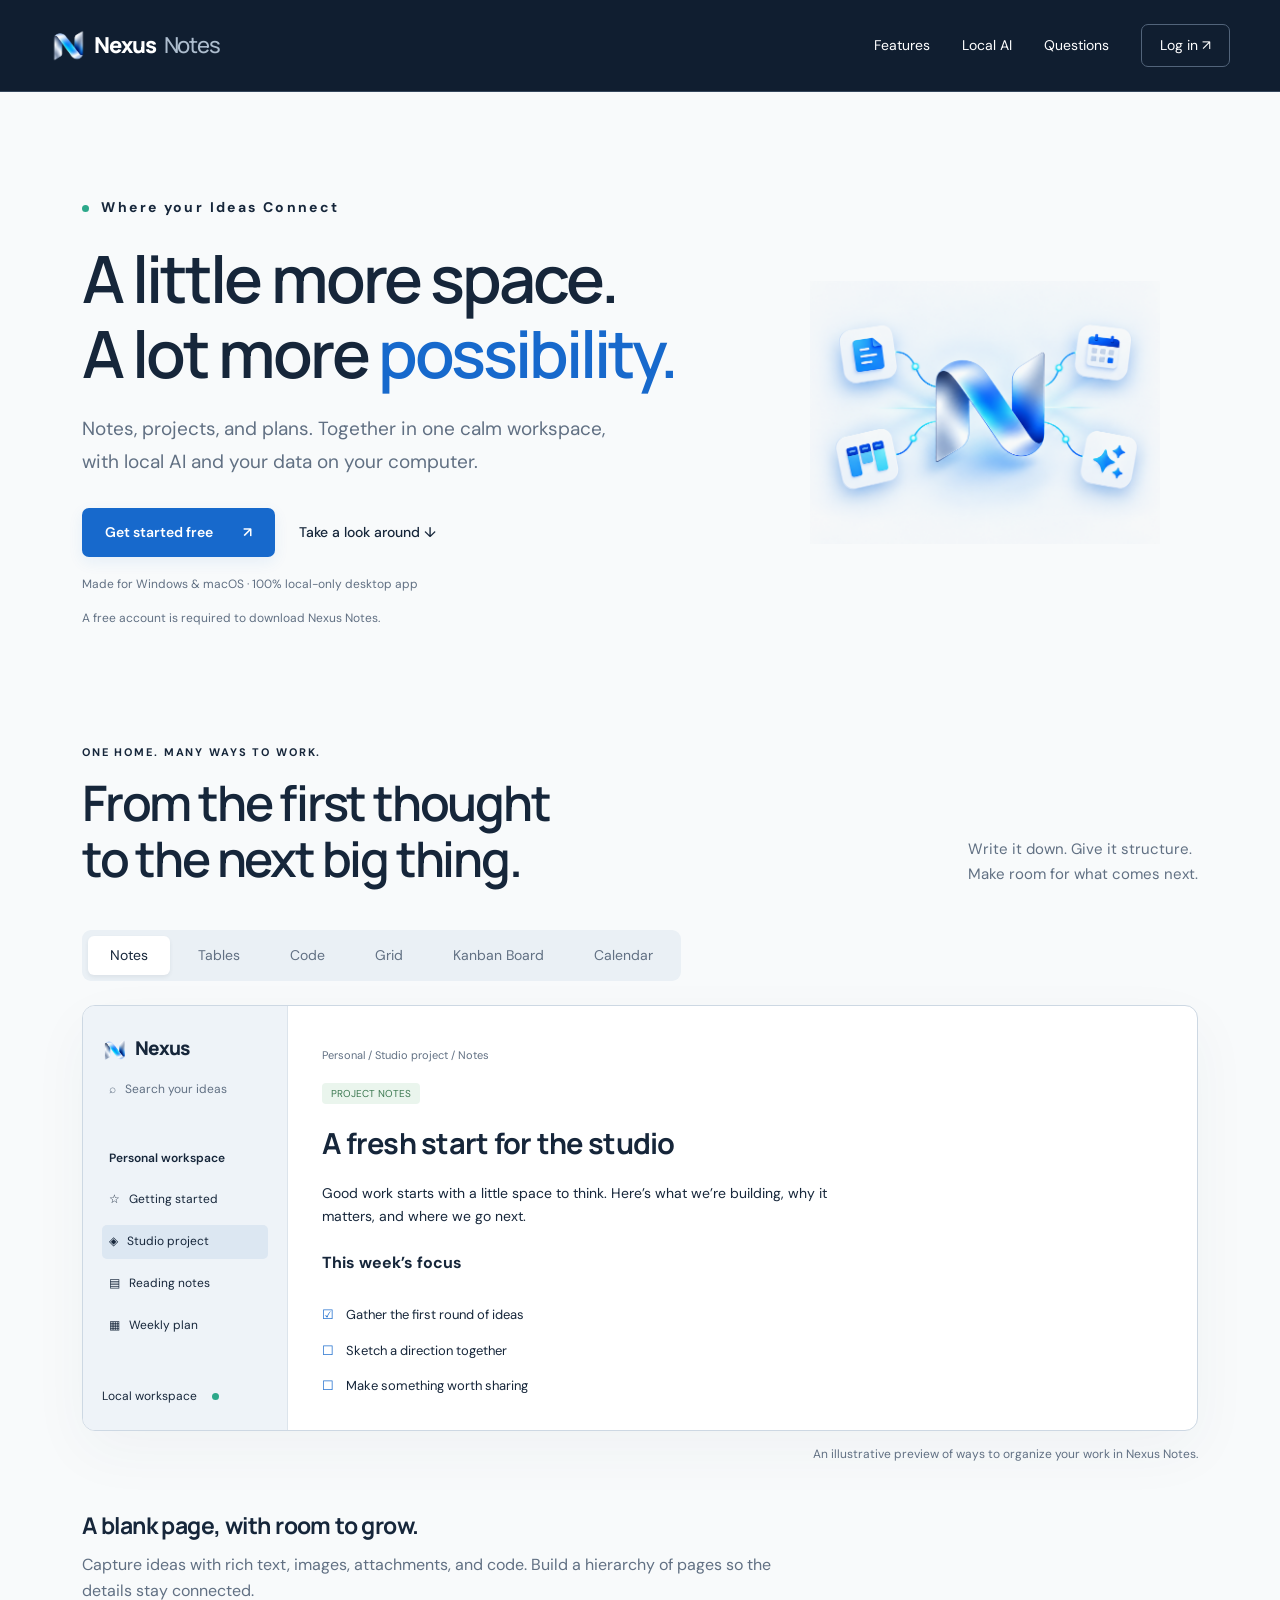
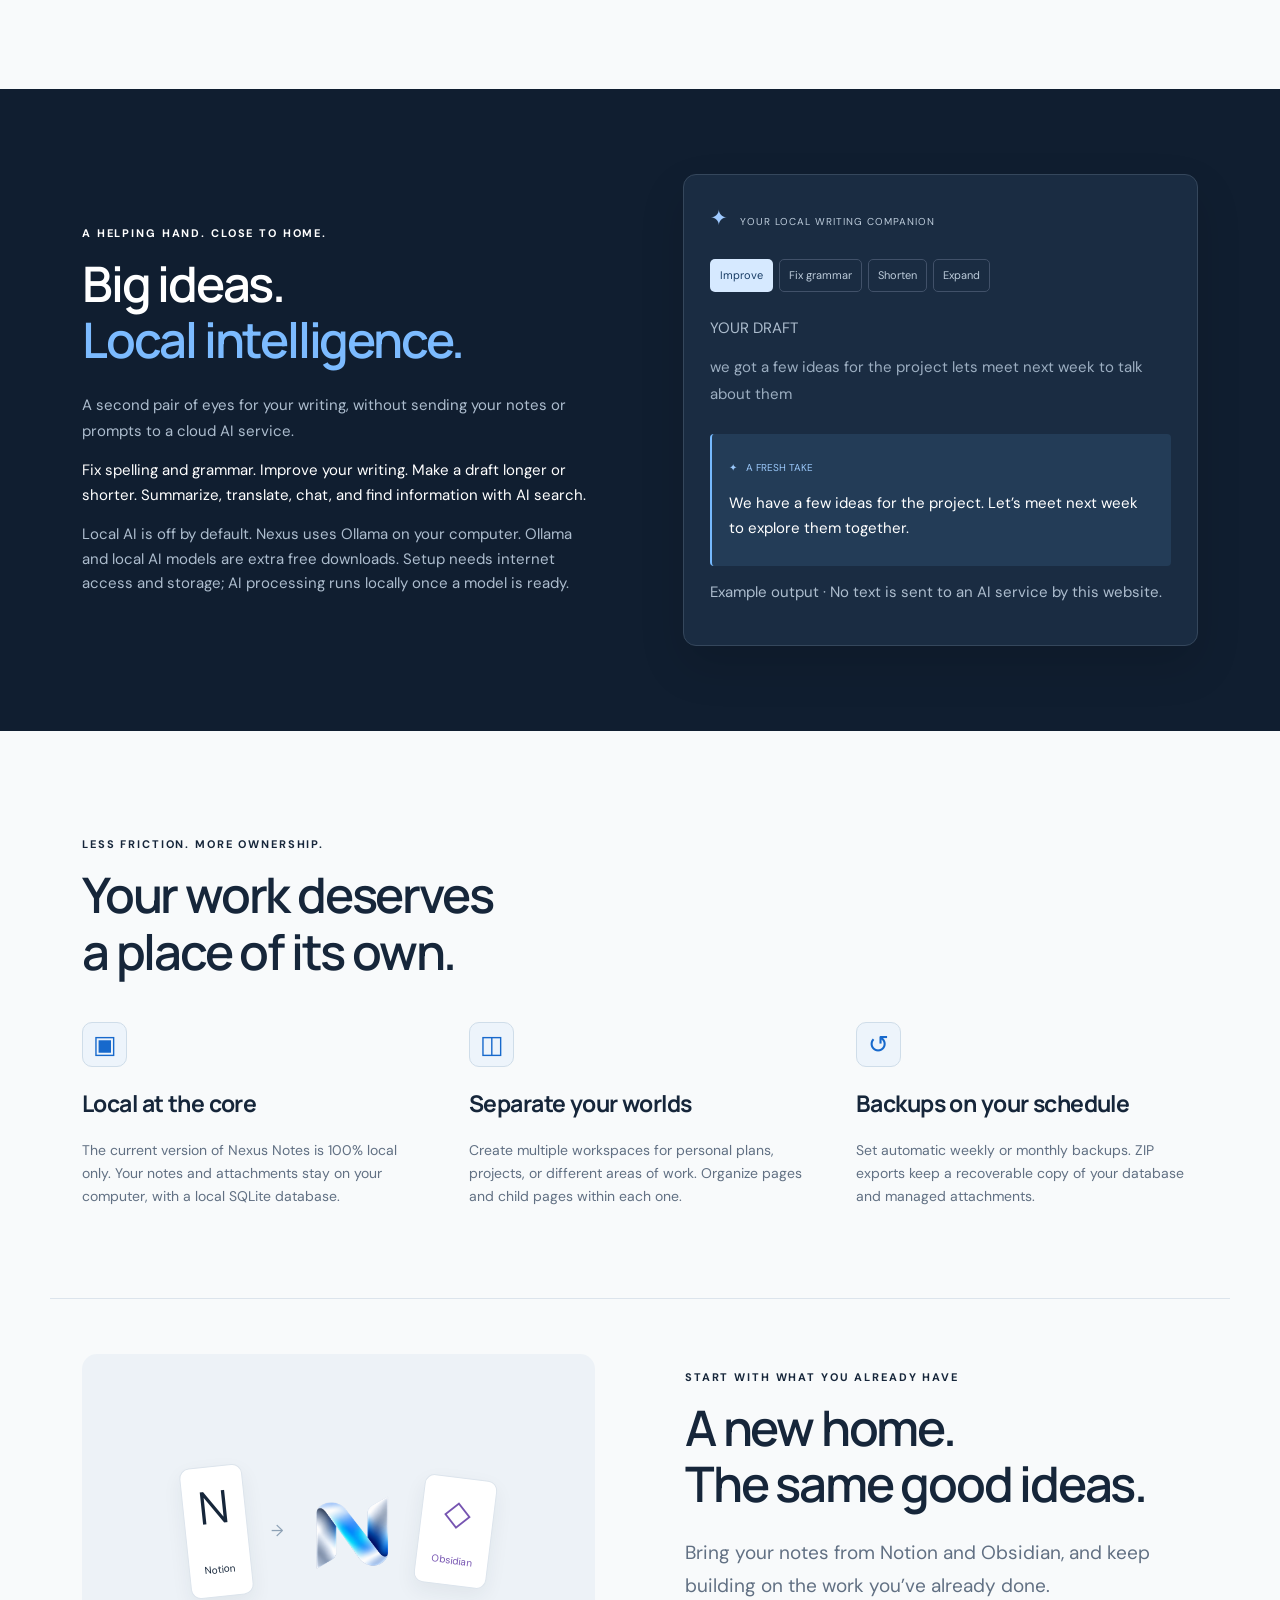
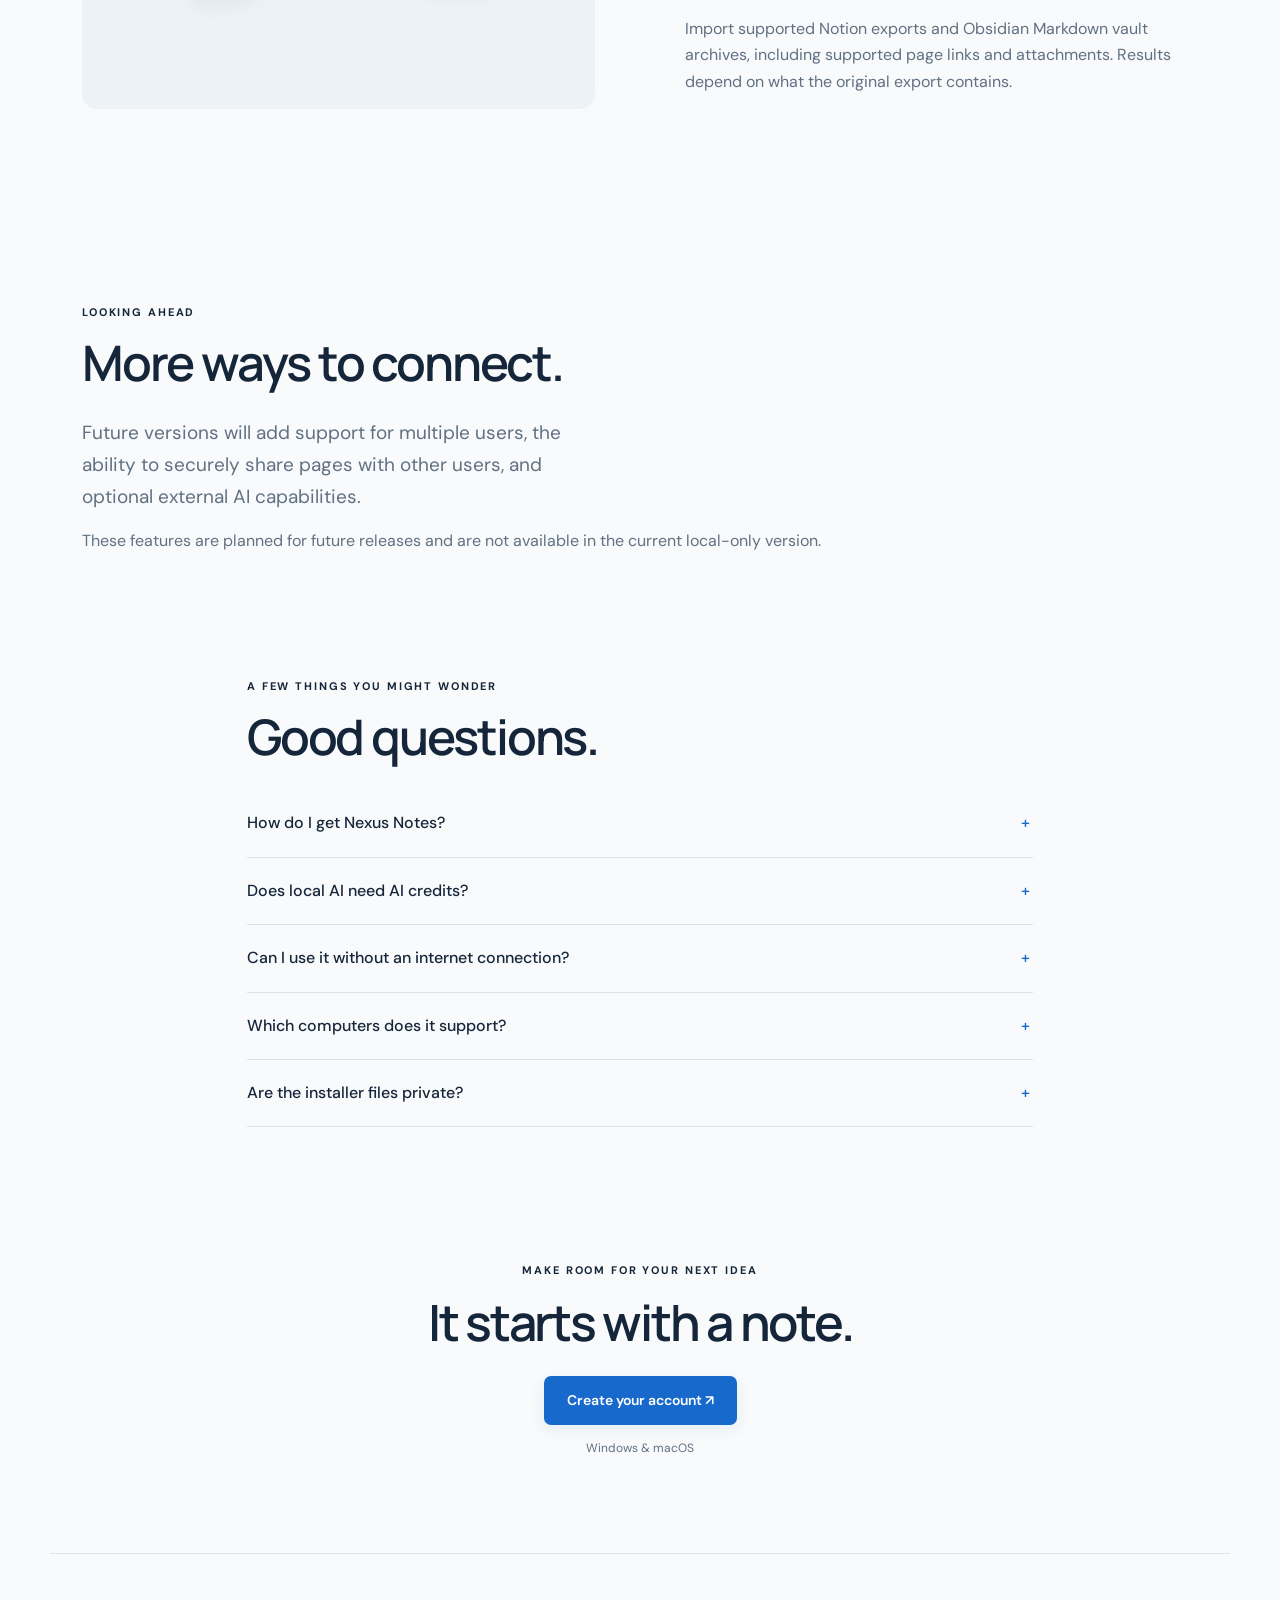
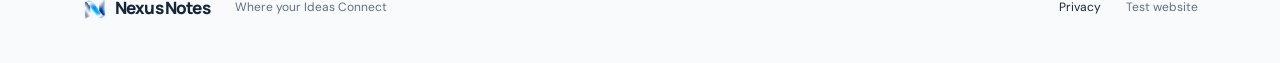
==== commit e56308cc: "Refresh homepage stylesheet cache for tagline update" ====
--- a/index.html
+++ b/index.html
@@ -1,5 +1,5 @@
 <!doctype html>
-<html lang="en"><head><meta charset="utf-8"><meta name="viewport" content="width=device-width,initial-scale=1"><meta name="description" content="Nexus Notes brings notes, boards, calendars and private local AI together on Windows and Mac."><meta name="theme-color" content="#101e30"><title>Nexus Notes — Where your Ideas Connect</title><link rel="icon" href="assets/logo.png"><link rel="stylesheet" href="style.css?v=tables-code-1"><script defer src="app.js?v=kanban-board-1"></script></head>
+<html lang="en"><head><meta charset="utf-8"><meta name="viewport" content="width=device-width,initial-scale=1"><meta name="description" content="Nexus Notes brings notes, boards, calendars and private local AI together on Windows and Mac."><meta name="theme-color" content="#101e30"><title>Nexus Notes — Where your Ideas Connect</title><link rel="icon" href="assets/logo.png"><link rel="stylesheet" href="style.css?v=20261013-tagline"><script defer src="app.js?v=kanban-board-1"></script></head>
 <body><a class="skip" href="#main">Skip to content</a><header class="nav home-nav"><a class="brand" href="index.html"><img src="assets/logo.png" alt="">Nexus <span>Notes</span></a><nav aria-label="Main navigation"><a href="#features">Features</a><a href="#local-ai">Local AI</a><a href="#questions">Questions</a><a href="account.html" class="login">Log in <span aria-hidden="true">↗</span></a></nav></header>
 <main id="main"><section class="hero wrap"><div class="hero-copy"><p class="eyebrow"><span class="dot"></span> Where your Ideas Connect</p><h1>A little more space.<br>A lot more <em>possibility.</em></h1><p class="lead">Notes, projects, and plans. Together in one calm workspace, with local AI and your data on your computer.</p><div class="actions"><a class="button" href="account.html?mode=signup">Get started free <span aria-hidden="true">↗</span></a><a class="text-link" href="#features">Take a look around ↓</a></div><p class="small muted">Made for Windows & macOS · 100% local-only desktop app</p><p class="small muted">A free account is required to download Nexus Notes.</p></div><div class="hero-art" aria-hidden="true"><img src="assets/connected-ideas.png" width="1448" height="1086" alt="" fetchpriority="high"></div></section>
 <section class="wrap product" id="features"><div class="section-heading"><div><p class="eyebrow">ONE HOME. MANY WAYS TO WORK.</p><h2>From the first thought<br>to the next big thing.</h2></div><p>Write it down. Give it structure.<br>Make room for what comes next.</p></div><div class="preview-tabs" role="tablist" aria-label="Product examples"><button role="tab" aria-selected="true" aria-controls="preview" data-view="notes">Notes</button><button role="tab" aria-selected="false" aria-controls="preview" data-view="tables">Tables</button><button role="tab" aria-selected="false" aria-controls="preview" data-view="code">Code</button><button role="tab" aria-selected="false" aria-controls="preview" data-view="grid">Grid</button><button role="tab" aria-selected="false" aria-controls="preview" data-view="board">Kanban Board</button><button role="tab" aria-selected="false" aria-controls="preview" data-view="calendar">Calendar</button></div><div class="app-frame"><aside class="app-sidebar"><div class="brand"><img src="assets/logo.png" alt="">Nexus</div><p class="muted small">⌕ &nbsp; Search your ideas</p><p class="sidebar-title">Personal workspace</p><p>☆ &nbsp; Getting started</p><p class="selected">◈ &nbsp; Studio project</p><p>▤ &nbsp; Reading notes</p><p>▦ &nbsp; Weekly plan</p><div class="sidebar-bottom small">Local workspace <span class="dot"></span></div></aside><div class="app-content" id="preview" role="tabpanel" aria-label="Notes example"></div></div><p class="small muted preview-caption">An illustrative preview of ways to organize your work in Nexus Notes.</p><div class="feature-description" id="view-description"></div></section>
--- a/style.css
+++ b/style.css
@@ -7,3 +7,6 @@
 
 /* Homepage navigation: match the Local Intelligence section. */
 .nav.home-nav{background:var(--navy);color:#fff;border-bottom-color:#35475c;max-width:none;padding-left:max(32px,calc((100% - 1180px)/2));padding-right:max(32px,calc((100% - 1180px)/2))}.nav.home-nav .brand span{color:#adbdce}.nav.home-nav .login{background:transparent;color:#fff;border-color:#52647a}@media(max-width:620px){.nav.home-nav{padding-left:20px;padding-right:20px}}
+
+/* Give the homepage tagline a little more prominence. */
+.hero-copy > .eyebrow{font-size:14px}
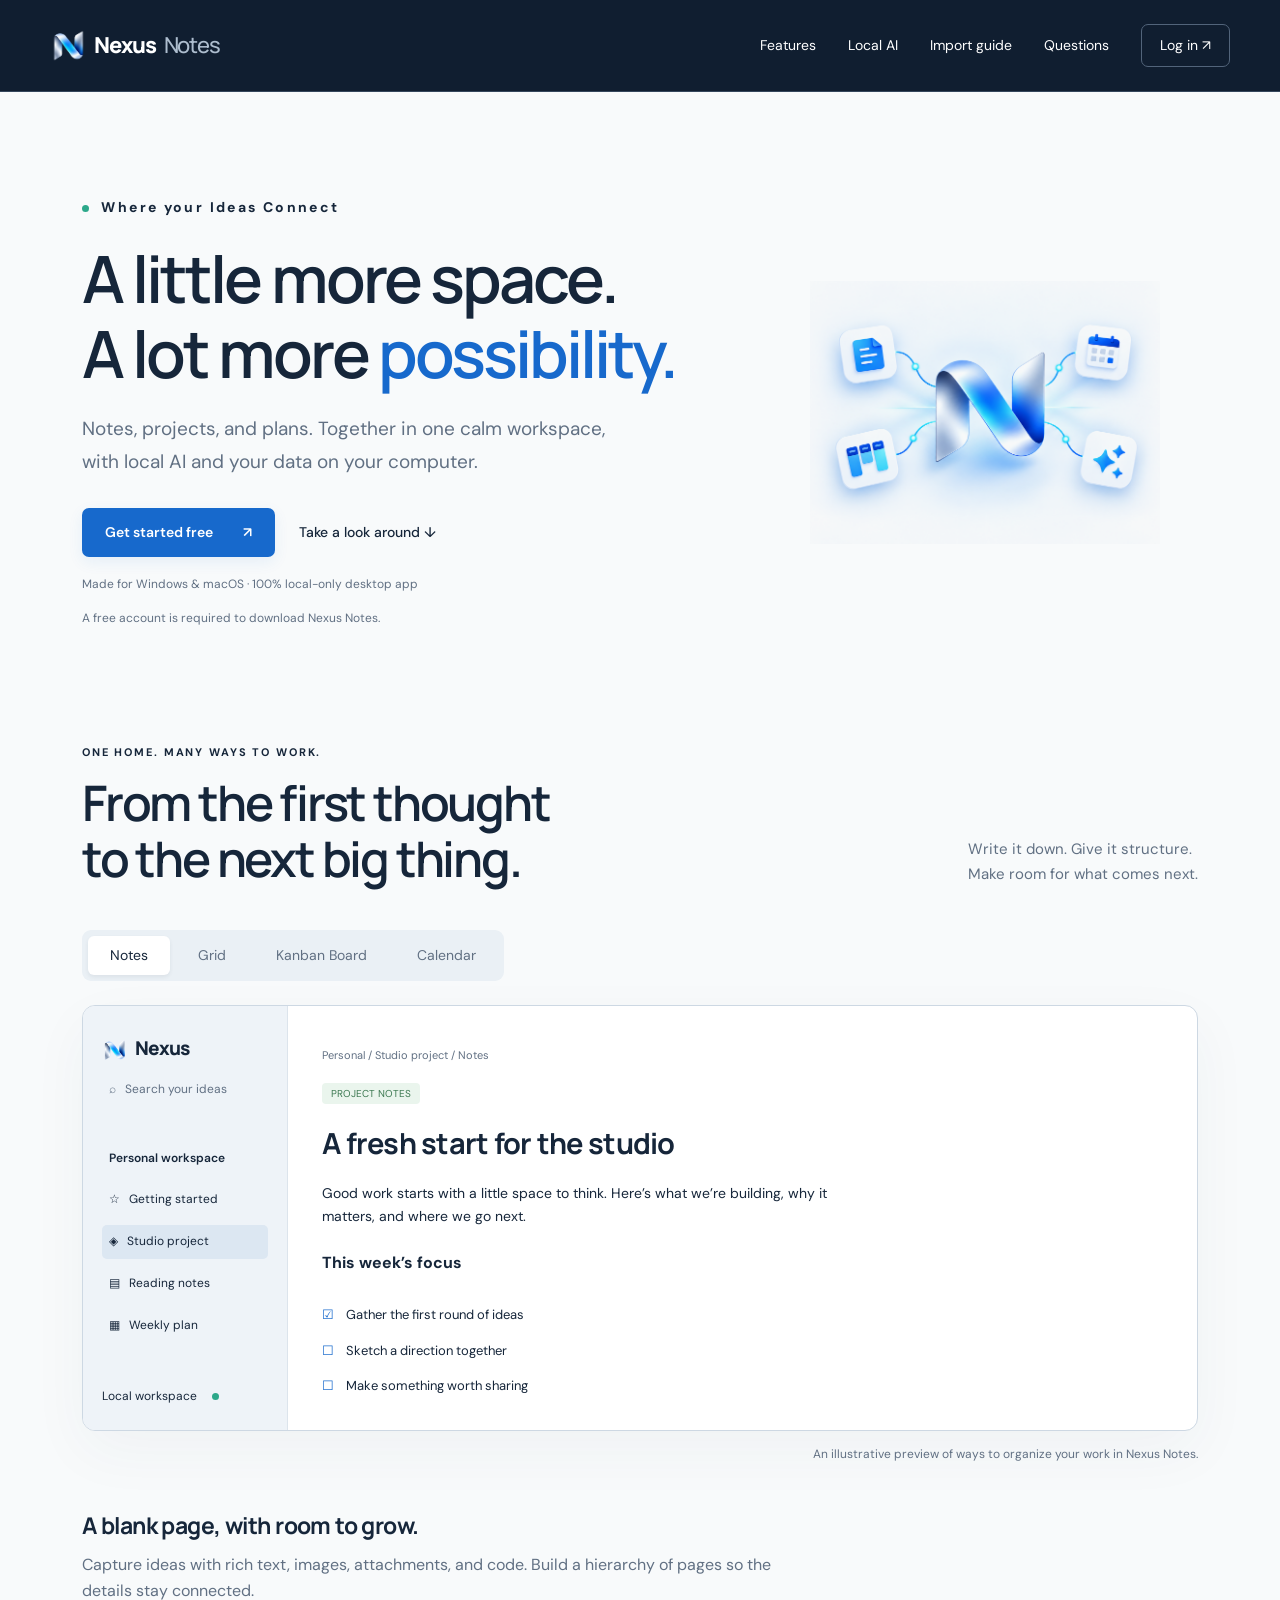
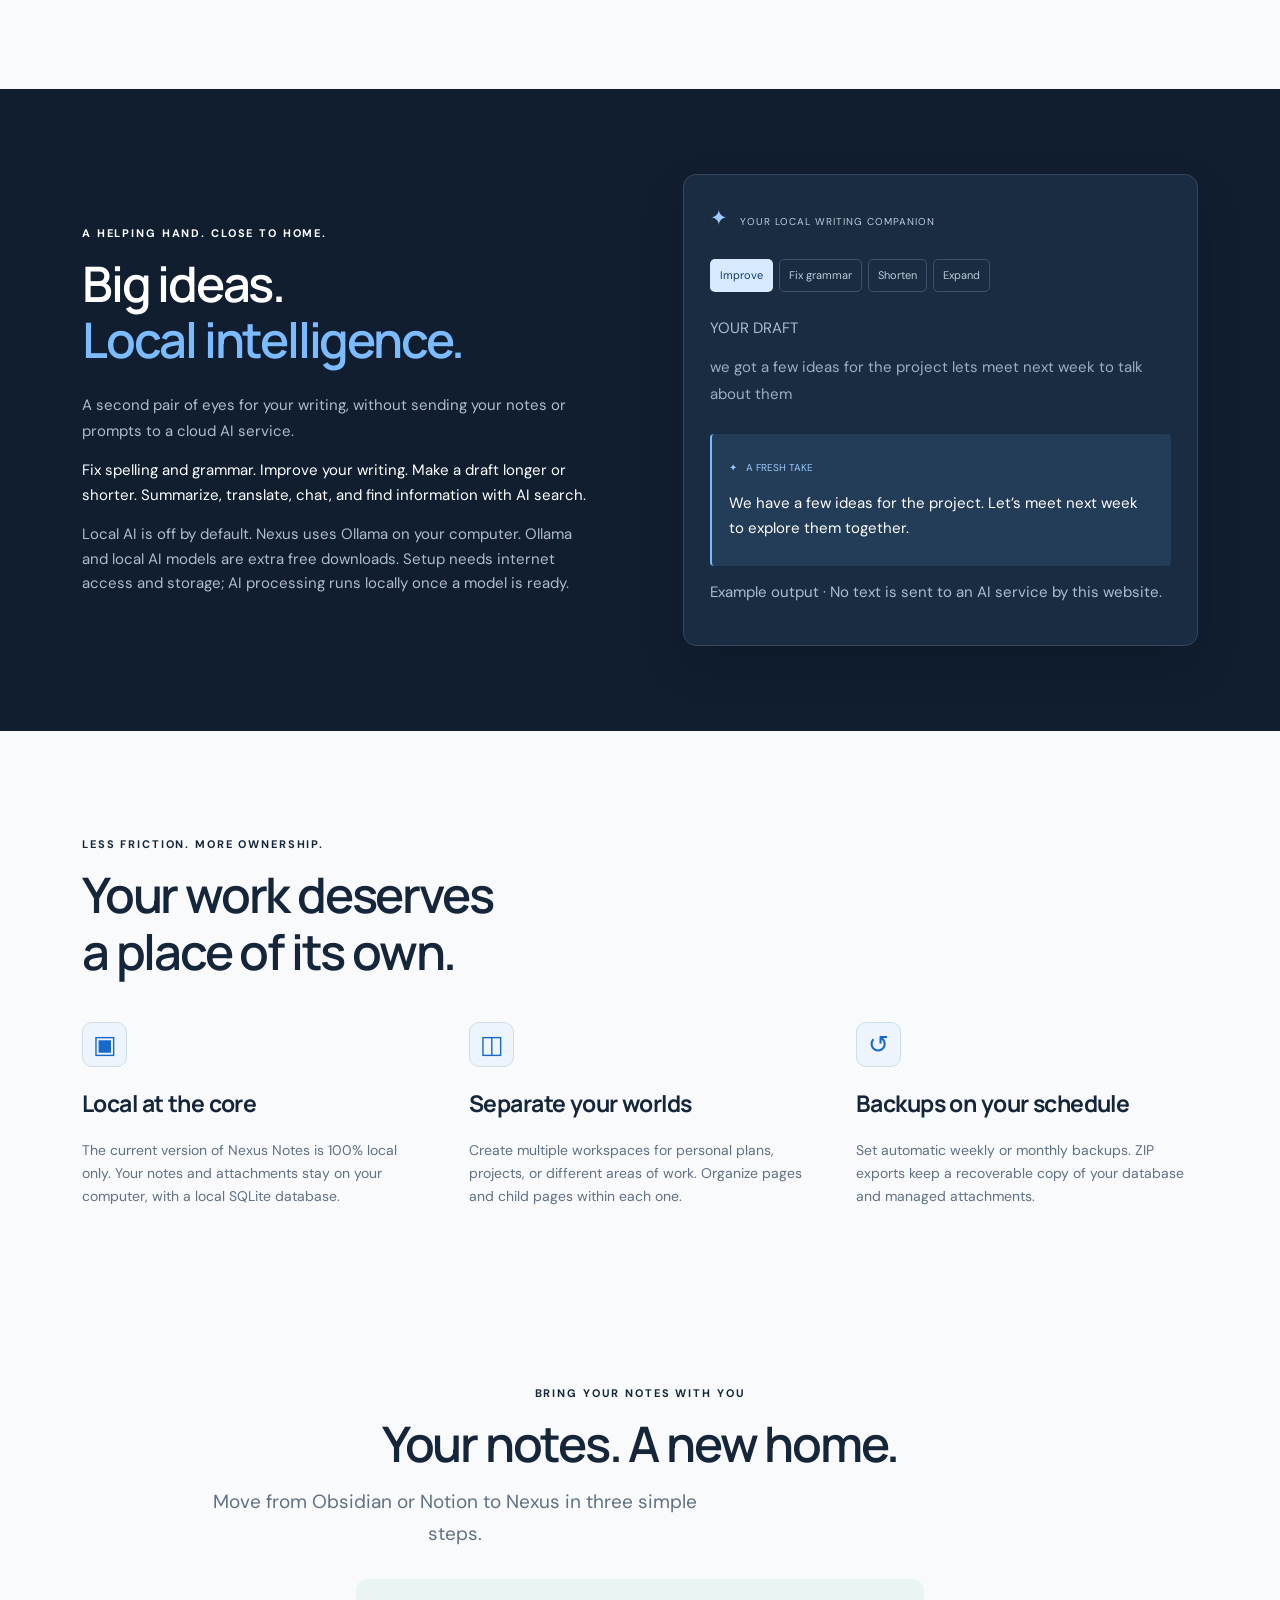
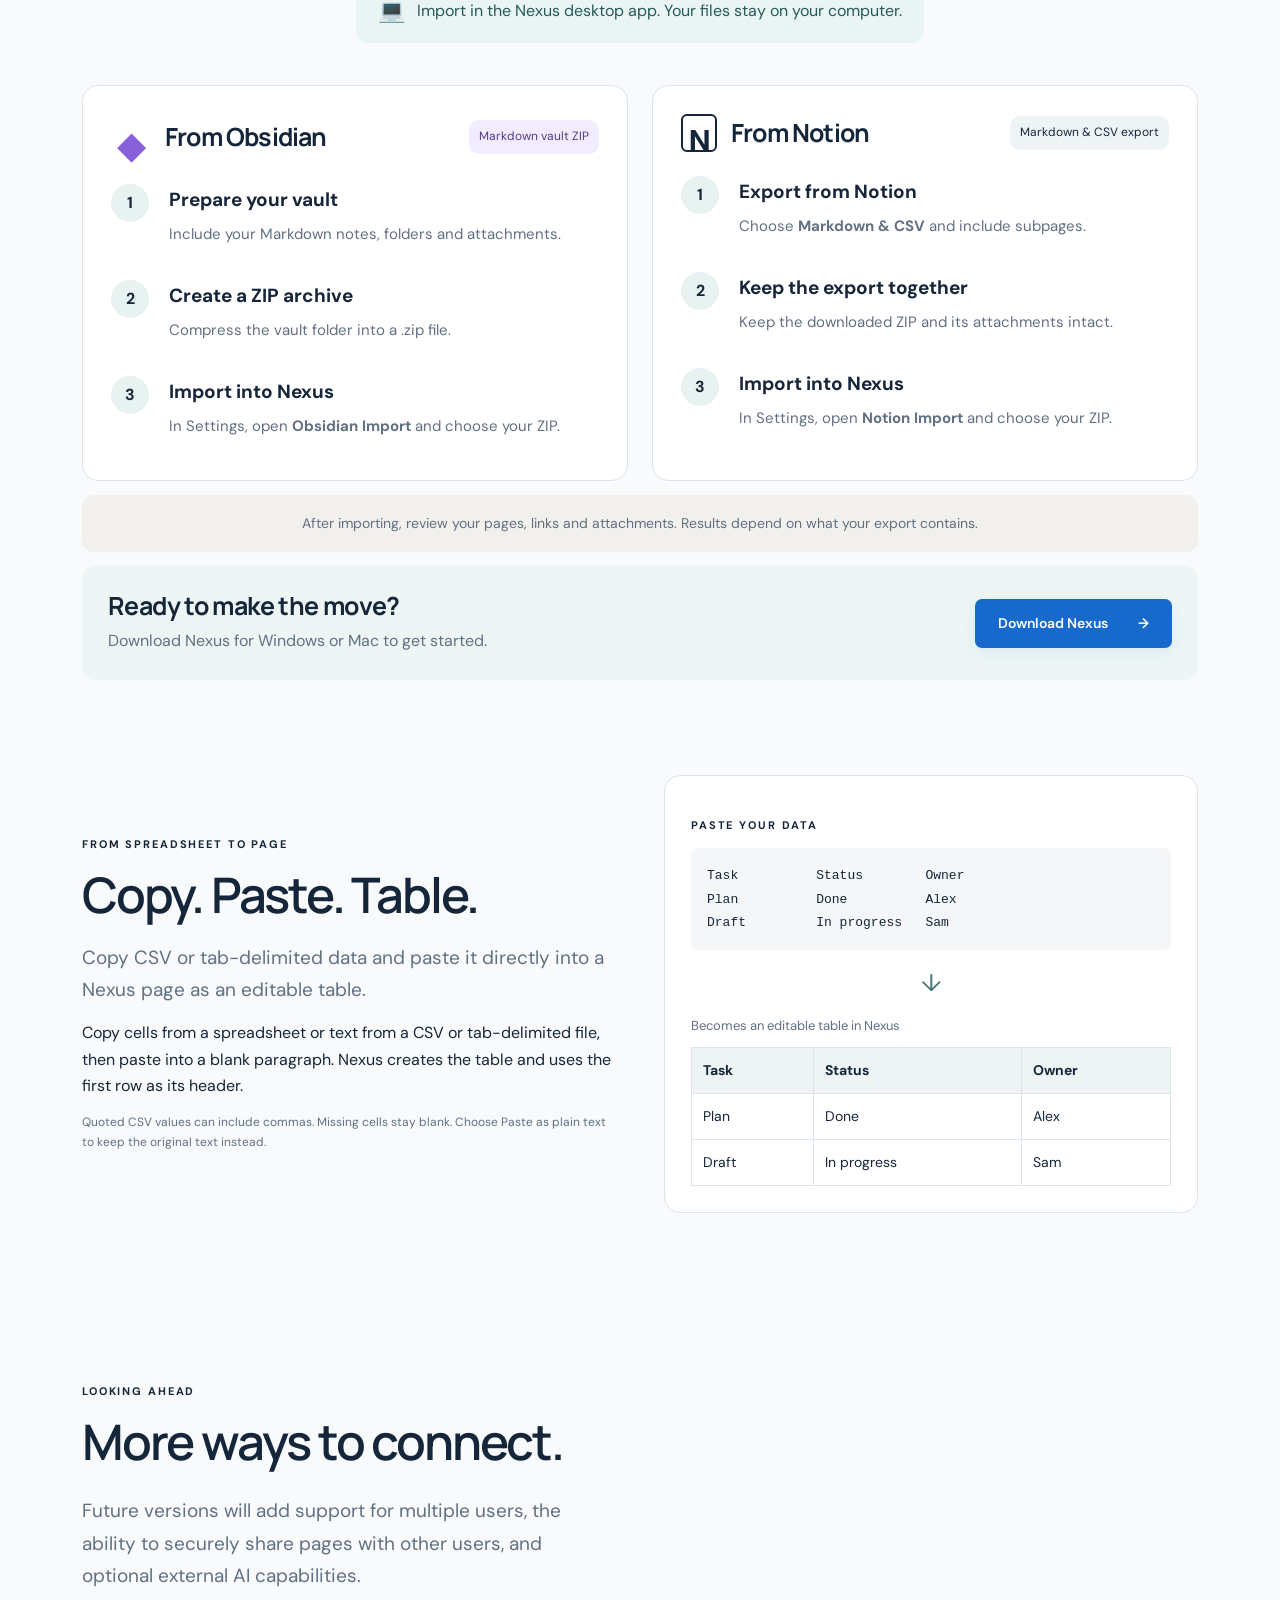
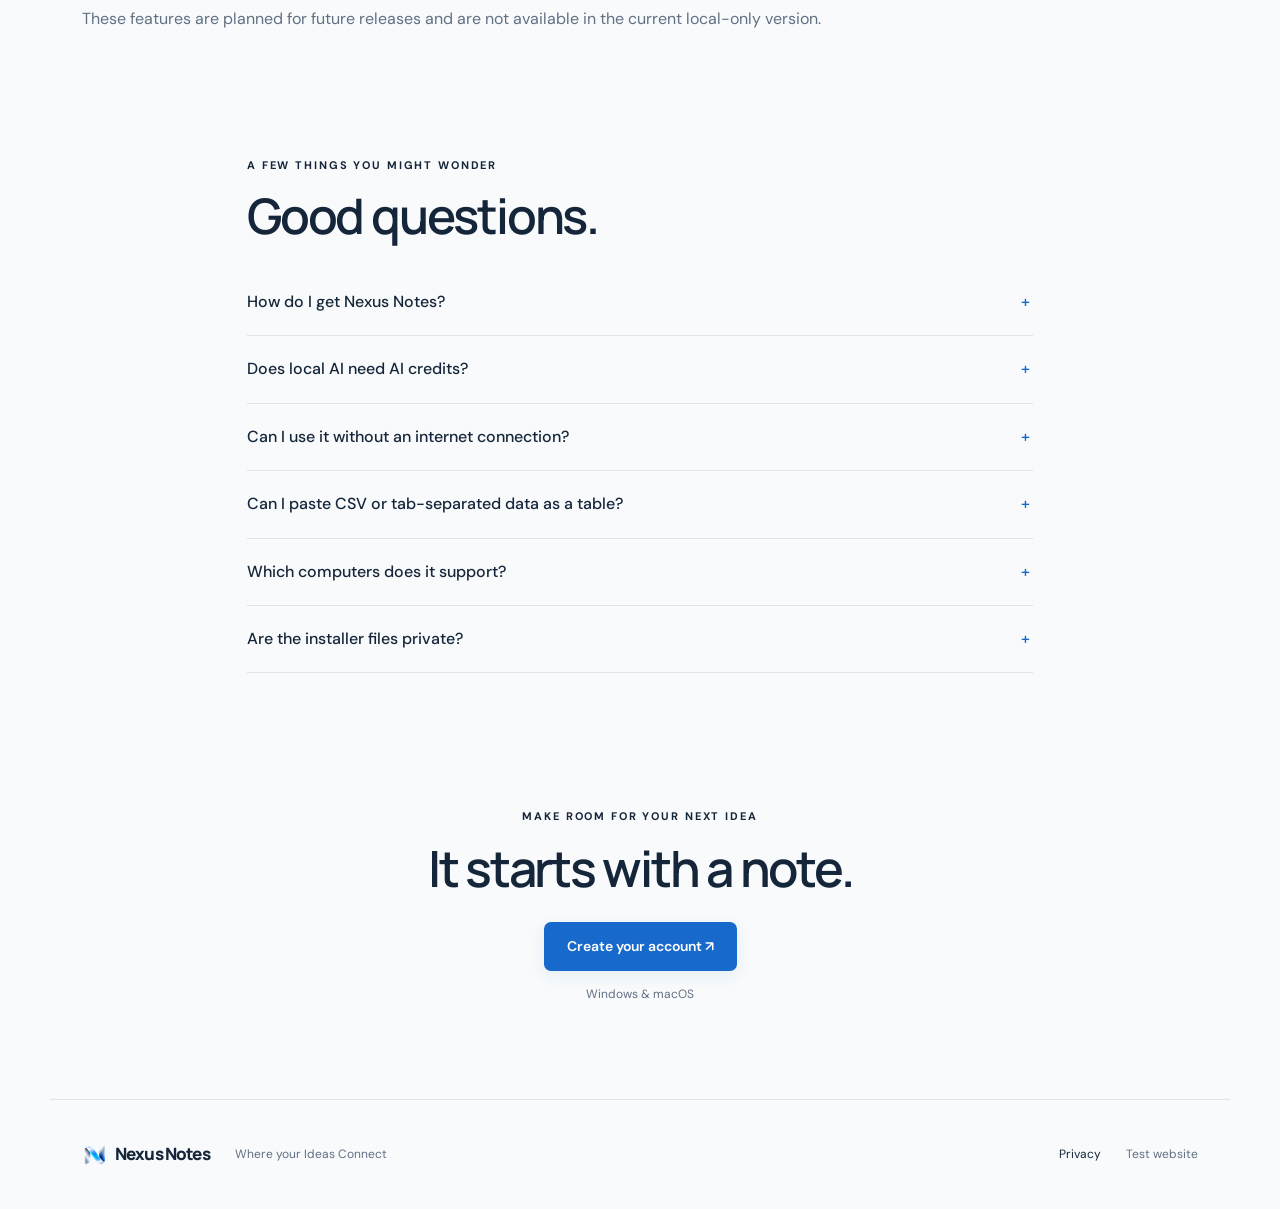
==== commit b67f298d: "Add desktop import guide and direct CSV table paste instructions" ====
--- a/index.html
+++ b/index.html
@@ -1,10 +1,29 @@
 <!doctype html>
-<html lang="en"><head><meta charset="utf-8"><meta name="viewport" content="width=device-width,initial-scale=1"><meta name="description" content="Nexus Notes brings notes, boards, calendars and private local AI together on Windows and Mac."><meta name="theme-color" content="#101e30"><title>Nexus Notes — Where your Ideas Connect</title><link rel="icon" href="assets/logo.png"><link rel="stylesheet" href="style.css?v=20261013-tagline"><script defer src="app.js?v=kanban-board-1"></script></head>
-<body><a class="skip" href="#main">Skip to content</a><header class="nav home-nav"><a class="brand" href="index.html"><img src="assets/logo.png" alt="">Nexus <span>Notes</span></a><nav aria-label="Main navigation"><a href="#features">Features</a><a href="#local-ai">Local AI</a><a href="#questions">Questions</a><a href="account.html" class="login">Log in <span aria-hidden="true">↗</span></a></nav></header>
+<html lang="en"><head><meta charset="utf-8"><meta name="viewport" content="width=device-width,initial-scale=1"><meta name="description" content="Nexus Notes brings notes, boards, calendars and private local AI together on Windows and Mac."><meta name="theme-color" content="#101e30"><title>Nexus Notes — Where your Ideas Connect</title><link rel="icon" href="assets/logo.png"><link rel="stylesheet" href="style.css?v=20261015-import-guide"><script defer src="app.js?v=20261015-import-guide"></script></head>
+<body><a class="skip" href="#main">Skip to content</a><header class="nav home-nav"><a class="brand" href="index.html"><img src="assets/logo.png" alt="">Nexus <span>Notes</span></a><nav aria-label="Main navigation"><a href="#features">Features</a><a href="#local-ai">Local AI</a><a href="#import-guide">Import guide</a><a href="#questions">Questions</a><a href="account.html" class="login">Log in <span aria-hidden="true">↗</span></a></nav></header>
 <main id="main"><section class="hero wrap"><div class="hero-copy"><p class="eyebrow"><span class="dot"></span> Where your Ideas Connect</p><h1>A little more space.<br>A lot more <em>possibility.</em></h1><p class="lead">Notes, projects, and plans. Together in one calm workspace, with local AI and your data on your computer.</p><div class="actions"><a class="button" href="account.html?mode=signup">Get started free <span aria-hidden="true">↗</span></a><a class="text-link" href="#features">Take a look around ↓</a></div><p class="small muted">Made for Windows & macOS · 100% local-only desktop app</p><p class="small muted">A free account is required to download Nexus Notes.</p></div><div class="hero-art" aria-hidden="true"><img src="assets/connected-ideas.png" width="1448" height="1086" alt="" fetchpriority="high"></div></section>
-<section class="wrap product" id="features"><div class="section-heading"><div><p class="eyebrow">ONE HOME. MANY WAYS TO WORK.</p><h2>From the first thought<br>to the next big thing.</h2></div><p>Write it down. Give it structure.<br>Make room for what comes next.</p></div><div class="preview-tabs" role="tablist" aria-label="Product examples"><button role="tab" aria-selected="true" aria-controls="preview" data-view="notes">Notes</button><button role="tab" aria-selected="false" aria-controls="preview" data-view="tables">Tables</button><button role="tab" aria-selected="false" aria-controls="preview" data-view="code">Code</button><button role="tab" aria-selected="false" aria-controls="preview" data-view="grid">Grid</button><button role="tab" aria-selected="false" aria-controls="preview" data-view="board">Kanban Board</button><button role="tab" aria-selected="false" aria-controls="preview" data-view="calendar">Calendar</button></div><div class="app-frame"><aside class="app-sidebar"><div class="brand"><img src="assets/logo.png" alt="">Nexus</div><p class="muted small">⌕ &nbsp; Search your ideas</p><p class="sidebar-title">Personal workspace</p><p>☆ &nbsp; Getting started</p><p class="selected">◈ &nbsp; Studio project</p><p>▤ &nbsp; Reading notes</p><p>▦ &nbsp; Weekly plan</p><div class="sidebar-bottom small">Local workspace <span class="dot"></span></div></aside><div class="app-content" id="preview" role="tabpanel" aria-label="Notes example"></div></div><p class="small muted preview-caption">An illustrative preview of ways to organize your work in Nexus Notes.</p><div class="feature-description" id="view-description"></div></section>
+<section class="wrap product" id="features"><div class="section-heading"><div><p class="eyebrow">ONE HOME. MANY WAYS TO WORK.</p><h2>From the first thought<br>to the next big thing.</h2></div><p>Write it down. Give it structure.<br>Make room for what comes next.</p></div><div class="preview-tabs" role="tablist" aria-label="Product examples"><button role="tab" aria-selected="true" aria-controls="preview" data-view="notes">Notes</button><button role="tab" aria-selected="false" aria-controls="preview" data-view="grid">Grid</button><button role="tab" aria-selected="false" aria-controls="preview" data-view="board">Kanban Board</button><button role="tab" aria-selected="false" aria-controls="preview" data-view="calendar">Calendar</button></div><div class="app-frame"><aside class="app-sidebar"><div class="brand"><img src="assets/logo.png" alt="">Nexus</div><p class="muted small">⌕ &nbsp; Search your ideas</p><p class="sidebar-title">Personal workspace</p><p>☆ &nbsp; Getting started</p><p class="selected">◈ &nbsp; Studio project</p><p>▤ &nbsp; Reading notes</p><p>▦ &nbsp; Weekly plan</p><div class="sidebar-bottom small">Local workspace <span class="dot"></span></div></aside><div class="app-content" id="preview" role="tabpanel" aria-label="Notes example"></div></div><p class="small muted preview-caption">An illustrative preview of ways to organize your work in Nexus Notes.</p><div class="feature-description" id="view-description"></div></section>
 <section id="local-ai" class="ai-section"><div class="wrap ai-grid"><div><p class="eyebrow">A HELPING HAND. CLOSE TO HOME.</p><h2>Big ideas.<br><em>Local intelligence.</em></h2><p class="lead">A second pair of eyes for your writing, without sending your notes or prompts to a cloud AI service.</p><p>Fix spelling and grammar. Improve your writing. Make a draft longer or shorter. Summarize, translate, chat, and find information with AI search.</p><p class="small muted">Local AI is off by default. Nexus uses Ollama on your computer. Ollama and local AI models are extra free downloads. Setup needs internet access and storage; AI processing runs locally once a model is ready.</p></div><div class="writing-card"><div class="card-label"><span class="spark">✦</span> YOUR LOCAL WRITING COMPANION</div><div class="writing-tabs" aria-label="Writing examples"><button class="active" data-writing="improve">Improve</button><button data-writing="grammar">Fix grammar</button><button data-writing="shorter">Shorten</button><button data-writing="longer">Expand</button></div><p class="small muted">YOUR DRAFT</p><p class="draft">we got a few ideas for the project lets meet next week to talk about them</p><div class="ai-result"><p class="small">✦ &nbsp; A FRESH TAKE</p><p id="writing-result">We have a few ideas for the project. Let’s meet next week to explore them together.</p></div><p class="small muted">Example output · No text is sent to an AI service by this website.</p></div></div></section>
 <section class="wrap ownership"><p class="eyebrow">LESS FRICTION. MORE OWNERSHIP.</p><h2>Your work deserves<br>a place of its own.</h2><div class="feature-grid"><article><span class="feature-icon">▣</span><h3>Local at the core</h3><p>The current version of Nexus Notes is 100% local only. Your notes and attachments stay on your computer, with a local SQLite database.</p></article><article><span class="feature-icon">◫</span><h3>Separate your worlds</h3><p>Create multiple workspaces for personal plans, projects, or different areas of work. Organize pages and child pages within each one.</p></article><article><span class="feature-icon">↺</span><h3>Backups on your schedule</h3><p>Set automatic weekly or monthly backups. ZIP exports keep a recoverable copy of your database and managed attachments.</p></article></div></section>
-<section class="wrap import-section"><div class="import-art" aria-hidden="true"><span class="import-source">N<br><small>Notion</small></span><span class="import-arrow">→</span><img src="assets/logo.png" alt=""><span class="import-source purple">◇<br><small>Obsidian</small></span></div><div><p class="eyebrow">START WITH WHAT YOU ALREADY HAVE</p><h2>A new home.<br>The same good ideas.</h2><p class="lead">Bring your notes from Notion and Obsidian, and keep building on the work you’ve already done.</p><p>Import supported Notion exports and Obsidian Markdown vault archives, including supported page links and attachments. Results depend on what the original export contains.</p></div></section>
-<section class="wrap ownership" aria-labelledby="future-heading"><p class="eyebrow">LOOKING AHEAD</p><h2 id="future-heading">More ways to connect.</h2><p class="lead">Future versions will add support for multiple users, the ability to securely share pages with other users, and optional external AI capabilities.</p><p class="muted">These features are planned for future releases and are not available in the current local-only version.</p></section><section class="wrap faq" id="questions"><p class="eyebrow">A FEW THINGS YOU MIGHT WONDER</p><h2>Good questions.</h2><details><summary>How do I get Nexus Notes?</summary><p>Create a website account, confirm your email, then sign in to the downloads page. Choose the Windows installer or the Mac disk image. Your website account is separate from your desktop notes.</p></details><details><summary>Does local AI need AI credits?</summary><p>No cloud AI credits are needed for local Ollama models. They use your computer’s memory and processing power. Model downloads require internet access and can be large; performance depends on your hardware.</p></details><details><summary>Can I use it without an internet connection?</summary><p>You can use local desktop notes without a connection. Downloading the app, confirming your website account, checking for updates, and initially setting up AI require internet access. Local AI requires extra free downloads: Ollama and local AI models. Install and open Ollama for <a class="text-link" href="https://ollama.com/download/mac">Mac</a> or <a class="text-link" href="https://ollama.com/download/windows">Windows</a>, then download the models you want to use. Nexus checks for Ollama when you enable AI; if it is missing, AI stays off and shows download instructions. After Ollama and the models are ready, local AI works without an internet connection.</p></details><details><summary>Which computers does it support?</summary><p>Windows and macOS. The downloads page identifies the available installer and Mac architecture. The current Mac release is for Apple silicon, including M1, and requires macOS 12 or later.</p></details><details><summary>Are the installer files private?</summary><p>This website asks you to sign in before showing download links. The installers are published in the public Nexus Releases repository on GitHub and can also be accessed there.</p></details></section>
+<section class="wrap import-guide" id="import-guide" aria-labelledby="import-heading">
+  <div class="import-intro"><p class="eyebrow">BRING YOUR NOTES WITH YOU</p><h2 id="import-heading">Your notes. A new home.</h2><p class="lead">Move from Obsidian or Notion to Nexus in three simple steps.</p><p class="import-local"><span aria-hidden="true">&#128187;</span> Import in the Nexus desktop app. Your files stay on your computer.</p></div>
+  <div class="import-cards">
+    <article class="import-guide-card" aria-labelledby="obsidian-guide-heading"><div class="import-guide-title"><span class="import-source-icon obsidian-icon" aria-hidden="true">&#9670;</span><h3 id="obsidian-guide-heading">From Obsidian</h3><span class="import-format">Markdown vault ZIP</span></div><ol>
+      <li><h4>Prepare your vault</h4><p>Include your Markdown notes, folders and attachments.</p></li>
+      <li><h4>Create a ZIP archive</h4><p>Compress the vault folder into a .zip file.</p></li>
+      <li><h4>Import into Nexus</h4><p>In Settings, open <strong>Obsidian Import</strong> and choose your ZIP.</p></li>
+    </ol></article>
+    <article class="import-guide-card" aria-labelledby="notion-guide-heading"><div class="import-guide-title"><span class="import-source-icon notion-icon" aria-hidden="true">N</span><h3 id="notion-guide-heading">From Notion</h3><span class="import-format">Markdown &amp; CSV export</span></div><ol>
+      <li><h4>Export from Notion</h4><p>Choose <strong>Markdown &amp; CSV</strong> and include subpages.</p></li>
+      <li><h4>Keep the export together</h4><p>Keep the downloaded ZIP and its attachments intact.</p></li>
+      <li><h4>Import into Nexus</h4><p>In Settings, open <strong>Notion Import</strong> and choose your ZIP.</p></li>
+    </ol></article>
+  </div>
+  <p class="import-review">After importing, review your pages, links and attachments. Results depend on what your export contains.</p>
+  <div class="import-cta"><div><h3>Ready to make the move?</h3><p>Download Nexus for Windows or Mac to get started.</p></div><a class="button" href="downloads.html">Download Nexus <span aria-hidden="true">&#8594;</span></a></div>
+</section>
+<section class="wrap table-paste" id="tables" aria-labelledby="tables-heading"><div><p class="eyebrow">FROM SPREADSHEET TO PAGE</p><h2 id="tables-heading">Copy. Paste. Table.</h2><p class="lead">Copy CSV or tab-delimited data and paste it directly into a Nexus page as an editable table.</p><p>Copy cells from a spreadsheet or text from a CSV or tab-delimited file, then paste into a blank paragraph. Nexus creates the table and uses the first row as its header.</p><p class="small muted">Quoted CSV values can include commas. Missing cells stay blank. Choose Paste as plain text to keep the original text instead.</p></div><div class="table-paste-example"><p class="eyebrow">PASTE YOUR DATA</p><pre aria-label="Tab-delimited example">Task&#9;Status&#9;Owner
+Plan&#9;Done&#9;Alex
+Draft&#9;In progress&#9;Sam</pre><p class="table-paste-arrow" aria-hidden="true">&#8595;</p><table><caption>Becomes an editable table in Nexus</caption><thead><tr><th scope="col">Task</th><th scope="col">Status</th><th scope="col">Owner</th></tr></thead><tbody><tr><td>Plan</td><td>Done</td><td>Alex</td></tr><tr><td>Draft</td><td>In progress</td><td>Sam</td></tr></tbody></table></div></section>
+<section class="wrap ownership" aria-labelledby="future-heading"><p class="eyebrow">LOOKING AHEAD</p><h2 id="future-heading">More ways to connect.</h2><p class="lead">Future versions will add support for multiple users, the ability to securely share pages with other users, and optional external AI capabilities.</p><p class="muted">These features are planned for future releases and are not available in the current local-only version.</p></section><section class="wrap faq" id="questions"><p class="eyebrow">A FEW THINGS YOU MIGHT WONDER</p><h2>Good questions.</h2><details><summary>How do I get Nexus Notes?</summary><p>Create a website account, confirm your email, then sign in to the downloads page. Choose the Windows installer or the Mac disk image. Your website account is separate from your desktop notes.</p></details><details><summary>Does local AI need AI credits?</summary><p>No cloud AI credits are needed for local Ollama models. They use your computer’s memory and processing power. Model downloads require internet access and can be large; performance depends on your hardware.</p></details><details><summary>Can I use it without an internet connection?</summary><p>You can use local desktop notes without a connection. Downloading the app, confirming your website account, checking for updates, and initially setting up AI require internet access. Local AI requires extra free downloads: Ollama and local AI models. Install and open Ollama for <a class="text-link" href="https://ollama.com/download/mac">Mac</a> or <a class="text-link" href="https://ollama.com/download/windows">Windows</a>, then download the models you want to use. Nexus checks for Ollama when you enable AI; if it is missing, AI stays off and shows download instructions. After Ollama and the models are ready, local AI works without an internet connection.</p></details><details><summary>Can I paste CSV or tab-separated data as a table?</summary><p>Yes. Copy CSV or tab-separated data with column names in the first row, then paste into a paragraph in a Nexus page. Nexus automatically creates an editable table and uses the first row as its header. Quoted CSV values can contain commas, and missing cells stay blank. Use Paste as plain text when you want to keep the original text.</p></details><details><summary>Which computers does it support?</summary><p>Windows and macOS. The downloads page identifies the available installer and Mac architecture. The current Mac release is for Apple silicon, including M1, and requires macOS 12 or later.</p></details><details><summary>Are the installer files private?</summary><p>This website asks you to sign in before showing download links. The installers are published in the public Nexus Releases repository on GitHub and can also be accessed there.</p></details></section>
 <section class="closing wrap"><p class="eyebrow">MAKE ROOM FOR YOUR NEXT IDEA</p><h2>It starts with a note.</h2><a class="button" href="account.html?mode=signup">Create your account ↗</a><p class="small muted">Windows & macOS</p></section></main><footer class="wrap"><a class="brand" href="index.html"><img src="assets/logo.png" alt="">Nexus Notes</a><p class="small muted">Where your Ideas Connect</p><a href="privacy.html">Privacy</a><span class="small muted">Test website</span></footer></body></html>
--- a/style.css
+++ b/style.css
@@ -2,7 +2,6 @@
 :root{--ink:#16263a;--muted:#617083;--blue:#1769cc;--paper:#f8fafb;--line:#dce4ec;--navy:#101e30}*{box-sizing:border-box}html{scroll-behavior:smooth;scroll-padding-top:90px}body{margin:0;background:var(--paper);color:var(--ink);font-family:'DM Sans',sans-serif;font-size:16px;line-height:1.65}a{color:inherit;text-decoration:none}button,input{font:inherit}button,a,input{touch-action:manipulation}button{cursor:pointer}a:focus-visible,button:focus-visible,input:focus-visible,summary:focus-visible{outline:3px solid #efaf45;outline-offset:4px}h1,h2,h3{font-family:Manrope,sans-serif;line-height:1.15;letter-spacing:-.045em}h1{font-size:clamp(40px,5.1vw,72px);font-weight:600;margin:22px 0}h2{font-size:clamp(32px,4vw,49px);font-weight:600;margin:12px 0 25px}h3{font-size:23px;letter-spacing:-.025em}em{font-style:normal;color:var(--blue)}p{margin:14px 0}.wrap{max-width:1180px;margin:auto;padding-left:32px;padding-right:32px}.nav{height:92px;display:flex;align-items:center;justify-content:space-between;max-width:1244px;padding:0 32px;margin:auto;border-bottom:1px solid var(--line)}.brand{display:flex;align-items:center;gap:8px;font-family:Manrope,sans-serif;font-weight:800;font-size:22px;letter-spacing:-.05em}.brand img{width:36px;height:36px;object-fit:contain}.brand span{font-weight:500;color:var(--muted)}nav{display:flex;align-items:center;gap:32px;font-size:14px}.login{border:1px solid var(--line);padding:9px 18px;border-radius:7px;background:white}.hero{display:grid;grid-template-columns:1.55fr 1fr;align-items:center;padding-top:90px;padding-bottom:86px;gap:32px}.eyebrow{font-size:11px;font-weight:700;letter-spacing:.17em}.dot{display:inline-block;width:7px;height:7px;border-radius:50%;background:#2ca88a;margin-right:7px}.lead{font-size:19px;line-height:1.7;color:var(--muted);max-width:530px}.actions{display:flex;align-items:center;gap:24px;margin:30px 0 18px}.button{display:inline-flex;align-items:center;justify-content:center;gap:30px;background:var(--blue);color:white;padding:13px 23px;border:0;border-radius:7px;font-weight:600;font-size:14px;box-shadow:0 5px 15px #1769cc15}.button:hover{background:#1256a8}.button:disabled{opacity:.55;cursor:wait}.text-link{font-size:14px;font-weight:500}.small{font-size:12px}.muted{color:var(--muted)}.orbit{height:350px;display:grid;place-items:center;position:relative;background:radial-gradient(ellipse,#dbeaf9,transparent 68%)}.orbit>img{width:160px;filter:drop-shadow(0 24px 15px #13539c26);transform:rotate(-8deg)}.orbit-ring{position:absolute;width:310px;height:310px;border:1px solid #cadbeb;border-radius:50%;transform:rotate(-20deg) scaleY(.8)}.orbit-ring:after{content:'';position:absolute;inset:-28px;border:1px dashed #d6e1ed;border-radius:50%}.orbit-label{position:absolute;font-size:12px;border:1px solid var(--line);padding:9px 15px;border-radius:6px;background:#ffffffed;box-shadow:0 8px 24px #15283b08}.label-one{top:33px;left:22px}.label-two{right:0;top:152px}.label-three{bottom:24px;left:65px}.section-heading{display:flex;justify-content:space-between;align-items:end}.section-heading>p{color:var(--muted);font-size:15px;padding-bottom:12px}.preview-tabs{display:flex;gap:6px;padding:6px;background:#eaf0f5;border-radius:9px;width:fit-content;margin:18px 0 24px}.preview-tabs button{border:0;background:transparent;color:var(--muted);padding:8px 22px;border-radius:6px;font-size:14px}.preview-tabs button[aria-selected=true]{background:white;color:var(--ink);box-shadow:0 2px 4px #17283b12}.app-frame{display:grid;grid-template-columns:205px 1fr;min-height:400px;border:1px solid #cdd8e3;border-radius:13px;overflow:hidden;background:white;box-shadow:0 20px 60px #233f5a0b}.app-sidebar{padding:27px 19px;background:#eef3f8;border-right:1px solid var(--line);position:relative;font-size:12px}.app-sidebar .brand{font-size:19px}.app-sidebar .brand img{width:25px;height:25px}.app-sidebar p{padding:7px;margin:8px 0}.sidebar-title{margin-top:35px!important;font-weight:600}.selected{background:#dce7f2;border-radius:5px}.sidebar-bottom{position:absolute;bottom:23px}.sidebar-bottom .dot{margin-left:12px}.app-content{padding:26px 34px;min-width:0}.preview-caption{text-align:right}.app-content h3{font-size:29px;margin:22px 0}.crumb{font-size:11px;color:var(--muted)}.note-text{max-width:510px;font-size:14px}.note-tag{font-size:10px;padding:4px 9px;background:#eaf5ed;border-radius:4px;color:#3c7951}.check-row{padding:7px 0;font-size:13px}.check-row span{color:var(--blue);margin-right:9px}.board{display:grid;grid-template-columns:repeat(3,1fr);gap:12px;font-size:12px}.board-column{background:#f3f6f9;border-radius:7px;padding:12px}.board-heading{font-weight:600;margin:0 0 13px}.task{background:white;border:1px solid var(--line);border-radius:5px;padding:12px;margin-bottom:9px;line-height:1.5}.task small{display:block;color:var(--muted);margin-top:7px}.task-tag{display:inline-block;font-size:9px;background:#e3edf9;color:#245d9c;padding:2px 6px;border-radius:3px}.board-new{color:var(--muted);padding:4px}.grid-table{width:100%;border-collapse:collapse;font-size:12px}.grid-table td,.grid-table th{text-align:left;border-bottom:1px solid var(--line);padding:12px 8px}.grid-table th{background:#f4f7fa;font-weight:500;color:var(--muted)}.calendar{display:grid;grid-template-columns:repeat(7,1fr);font-size:10px}.calendar>div{min-height:47px;border:1px solid #e8edf2;padding:5px}.calendar .weekday{min-height:24px;color:var(--muted);text-align:center;background:#f5f7f9}.calendar .event{background:#e1edfb;border-radius:3px;color:#275c95;margin-top:3px;padding:3px;line-height:1.3}.feature-description{padding:10px 0 70px;max-width:730px}.feature-description h3{margin-bottom:10px}.feature-description p{color:var(--muted)}.ai-section{background:var(--navy);color:white;padding:85px 0}.ai-grid{display:grid;grid-template-columns:1fr 1fr;gap:85px;align-items:center}.ai-section em{color:#7cbbff}.ai-section .lead,.ai-section .muted{color:#adbdce}.ai-section p:not(.eyebrow){font-size:15px}.writing-card{background:#1a2c42;border:1px solid #35475c;border-radius:13px;padding:26px;box-shadow:0 20px 45px #0002}.card-label{font-size:10px;letter-spacing:.1em;color:#bdccdb}.spark{color:#9fcaff;font-size:21px;margin-right:7px}.writing-tabs{display:flex;flex-wrap:wrap;gap:6px;margin:24px 0}.writing-tabs button{padding:6px 9px;font-size:11px;color:#bdccdb;background:transparent;border:1px solid #415169;border-radius:5px}.writing-tabs .active{background:#d6e9ff;color:#183c65;border-color:transparent}.draft{color:#9caec1;line-height:1.8;padding-bottom:12px}.ai-result{background:#233c57;border-left:2px solid #76baff;border-radius:4px;padding:12px 17px}.ai-result .small{color:#9bc8fa;font-size:10px!important}.ownership{padding-top:90px;padding-bottom:75px}.feature-grid{display:grid;grid-template-columns:repeat(3,1fr);gap:45px;margin-top:42px}.feature-grid p{color:var(--muted);font-size:14px}.feature-icon{display:inline-flex;width:45px;height:45px;border:1px solid #cfdde9;border-radius:10px;align-items:center;justify-content:center;color:var(--blue);font-size:25px;background:#edf4fb}.import-section{display:grid;grid-template-columns:1fr 1fr;gap:90px;padding-top:55px;padding-bottom:90px;border-top:1px solid var(--line)}.import-section p:not(.eyebrow){color:var(--muted)}.import-art{display:flex;align-items:center;justify-content:center;gap:23px;border-radius:15px;background:#edf2f7;min-height:260px;position:relative}.import-art img{width:90px}.import-source{font-family:Manrope,sans-serif;font-size:45px;background:white;line-height:1.1;padding:15px;border:1px solid #dce4ec;border-radius:10px;box-shadow:0 8px 20px #1a2c4210;text-align:center;transform:rotate(-6deg)}.import-source small{font-family:'DM Sans',sans-serif;font-size:10px}.import-source.purple{color:#7654b1;transform:rotate(7deg);font-size:35px}.import-arrow{color:#8da1b5}.faq{max-width:850px;padding-top:20px;padding-bottom:70px}.faq details{border-bottom:1px solid var(--line);padding:20px 0}.faq summary{cursor:pointer;font-weight:500;list-style:none;position:relative;padding-right:25px}.faq summary:after{content:'+';position:absolute;right:3px;color:var(--blue)}.faq details[open] summary:after{content:'−'}.faq details p{color:var(--muted);font-size:14px}.closing{text-align:center;padding-top:50px;padding-bottom:80px}.closing h2{font-size:50px}footer{display:flex;align-items:center;flex-wrap:wrap;gap:25px;min-height:110px;border-top:1px solid var(--line);font-size:12px}footer .brand{font-size:17px}footer .brand img{width:25px;height:25px}footer>p{flex:1}.skip{position:absolute;top:-100px}.skip:focus{top:0;background:white;padding:12px;z-index:9}.account-main{max-width:460px;margin:60px auto 90px;padding:0 24px}.account-card{background:white;border:1px solid var(--line);border-radius:12px;padding:30px}.account-main h1{font-size:35px}.form-field{display:block;margin-top:18px;font-size:13px;font-weight:500}.form-field input{width:100%;display:block;border:1px solid #bbc9d7;border-radius:6px;padding:11px;margin-top:5px;background:white;color:var(--ink)}.account-card .button{width:100%;margin-top:23px}.account-card .link-button{padding:0;color:var(--blue);background:none;border:0;font-size:13px}.form-links{display:flex;flex-direction:column;align-items:flex-start;gap:10px;margin-top:20px}.form-mode-line{margin:0}.form-links .link-button{text-align:left;line-height:1.5;text-decoration:underline;text-underline-offset:3px}.status{font-size:13px;white-space:pre-line}.status:not(:empty){padding:12px;border-radius:5px;background:#eaf2fc;margin-top:15px}.status.error{background:#fff0ee;color:#9b3228}.download-main{padding-top:60px;padding-bottom:90px;min-height:70vh}.download-main h1{font-size:48px}.download-grid{display:grid;grid-template-columns:1fr 1fr;gap:24px;margin:35px 0}.download-card{background:white;border:1px solid var(--line);border-radius:12px;padding:30px}.download-card .button{margin:12px 0}.download-card p{color:var(--muted)}.download-card h2{font-size:30px}.download-card .checksum{display:block;font-size:12px;text-decoration:underline}.privacy{max-width:800px;padding-top:60px;padding-bottom:90px}.privacy h1{font-size:42px}[hidden]{display:none!important}@media(max-width:850px){.hero{grid-template-columns:1fr;padding-top:55px}.orbit{display:none}.ai-grid,.import-section{gap:35px}.app-frame{grid-template-columns:160px 1fr}.app-sidebar{padding:20px 10px}.app-content{padding:20px}.feature-grid{gap:22px}.board{gap:6px}.board-column{padding:7px}nav{gap:18px}}@media(max-width:620px){.wrap{padding-left:20px;padding-right:20px}.nav{height:75px;padding:0 20px}.brand{font-size:19px}.brand img{width:28px;height:28px}nav>a:not(.login){display:none}.hero{padding-bottom:50px}.actions{gap:17px;flex-wrap:wrap}.section-heading{display:block}.section-heading>p{margin-top:0}.preview-tabs{width:100%;justify-content:space-between}.preview-tabs button{padding:8px 15px}.app-frame{display:block;min-height:440px}.app-sidebar{display:none}.app-content{padding:18px 14px}.board{font-size:10px;gap:5px}.task{padding:8px}.calendar>div{min-height:47px;padding:3px}.calendar .event{font-size:8px}.ai-grid,.import-section,.feature-grid,.download-grid{grid-template-columns:1fr}.ai-section{padding:55px 0}.feature-grid{gap:22px}.ownership{padding-top:55px;padding-bottom:45px}.import-section{padding-top:35px;padding-bottom:55px}.import-art{min-height:210px}.feature-description{padding-bottom:40px}.closing{padding-top:15px;padding-bottom:45px}.closing h2{font-size:38px}footer{padding-top:25px;padding-bottom:25px;gap:15px}footer>p{flex-basis:100%;margin:0}.account-main{margin-top:35px}.account-card{padding:23px}.download-main h1{font-size:38px}.app-content h3{font-size:25px}.grid-table td,.grid-table th{padding:10px 5px;font-size:10px}}@media(prefers-reduced-motion:reduce){html{scroll-behavior:auto}}
 
 /* Connected ideas: preserve the original 350px desktop graphic footprint. */
-.preview-tabs{flex-wrap:wrap;max-width:100%}.feature-description li{margin:12px 0;color:var(--muted)}.note-text code,.feature-description code{font-size:.95em;background:#eaf0f5;border-radius:4px;padding:2px 6px}.inline-table td,.inline-table th{border:1px solid var(--line)}.code-preview{border:1px solid #35475c;border-radius:8px;overflow:hidden;background:var(--navy);color:#e4edf7}.code-preview-bar{display:flex;justify-content:space-between;flex-wrap:wrap;gap:6px;padding:10px 14px;background:#1a2c42;color:#adbdce;font-size:11px}.code-preview pre{margin:0;padding:18px;overflow-x:auto;font:13px/1.8 ui-monospace,SFMono-Regular,Consolas,monospace;tab-size:2}.code-keyword{color:#c5a6ff}.code-function{color:#92ceff}.code-string{color:#b3dd9a}.code-comment{color:#a3b3c5}.sr-only{position:absolute;width:1px;height:1px;padding:0;margin:-1px;overflow:hidden;clip:rect(0,0,0,0);white-space:nowrap;border:0}@media(max-width:620px){.preview-tabs{justify-content:flex-start}.preview-tabs button{flex:1 0 auto;padding:8px 13px}.code-preview pre{font-size:12px;padding:14px}.feature-description ul{padding-left:22px}}
 .hero-art{height:350px;min-width:0;display:flex;align-items:center;justify-content:center}.hero-art img{display:block;width:350px;height:350px;max-width:100%;object-fit:contain;mix-blend-mode:multiply}@media(max-width:850px){.hero-art{display:none}}
 
 /* Homepage navigation: match the Local Intelligence section. */
@@ -10,3 +9,8 @@
 
 /* Give the homepage tagline a little more prominence. */
 .hero-copy > .eyebrow{font-size:14px}
+
+.auth-divider{text-align:center;margin:16px 0 0}.account-card .google-signin{margin-top:8px;background:white;color:var(--ink);border:1px solid var(--line);box-shadow:none}.account-card .google-signin:hover{background:#eef3f8}
+
+/* Import guide and direct table paste, October 15, 2026. */
+.import-guide{padding-top:72px;padding-bottom:50px;scroll-margin-top:30px}.import-intro{text-align:center;max-width:900px;margin:0 auto 28px}.import-intro h2{margin-bottom:14px}.import-local{display:inline-flex;align-items:center;gap:12px;background:#eaf4f3;border-radius:12px;padding:14px 22px;color:#255b59}.import-local span{font-size:22px}.import-cards{display:grid;grid-template-columns:1fr 1fr;gap:24px}.import-guide-card{background:#fff;border:1px solid var(--line);border-radius:16px;padding:28px}.import-guide-title{display:flex;align-items:center;gap:14px;flex-wrap:wrap;margin-bottom:24px}.import-guide-title h3{font-size:25px;letter-spacing:-.8px;margin:0}.import-source-icon{display:grid;place-items:center;width:40px;height:46px;font-size:38px;flex-shrink:0}.obsidian-icon{color:#8860d9}.notion-icon{font-size:30px;font-weight:800;border:2px solid var(--ink);border-radius:6px;height:38px;width:36px}.import-format{margin-left:auto;border-radius:10px;padding:7px 10px;background:#eef4f6;font-size:12px;white-space:nowrap}.import-guide-card:first-child .import-format{background:#f1ecff;color:#533a85}.import-guide-card ol{list-style:none;counter-reset:import-step;padding:0;margin:0}.import-guide-card li{counter-increment:import-step;position:relative;padding-left:58px;min-height:76px;margin-bottom:20px}.import-guide-card li:last-child{margin-bottom:0}.import-guide-card li::before{content:counter(import-step);position:absolute;left:0;top:0;display:grid;place-items:center;width:38px;height:38px;background:#e7f2f1;border-radius:50%;font-weight:700}.import-guide-card h4{font-size:19px;margin:0 0 7px}.import-guide-card p{font-size:15px;color:var(--muted);margin:0;line-height:1.6}.import-review{text-align:center;background:#f1f0ed;padding:17px 24px;border-radius:12px;color:var(--muted);font-size:14px}.import-cta{display:flex;justify-content:space-between;align-items:center;gap:24px;background:#edf6f5;border-radius:14px;padding:26px}.import-cta h3{font-size:25px;margin:0 0 7px}.import-cta p{margin:0;color:var(--muted)}.import-cta .button{flex-shrink:0}.table-paste{display:grid;grid-template-columns:1fr 1fr;gap:48px;padding-top:45px;padding-bottom:65px;align-items:center}.table-paste h2{margin-bottom:18px}.table-paste-example{min-width:0;background:#fff;border:1px solid var(--line);padding:26px;border-radius:16px}.table-paste pre{font-size:13px;tab-size:14;overflow-x:auto;background:#f4f6f7;border-radius:8px;padding:16px;line-height:1.8}.table-paste-arrow{text-align:center;font-size:24px;color:#477675;margin:12px 0}.table-paste table{border-collapse:collapse;width:100%;font-size:14px}.table-paste th,.table-paste td{text-align:left;border:1px solid var(--line);padding:11px}.table-paste th{background:#edf4f3}.table-paste caption{text-align:left;color:var(--muted);font-size:13px;margin-bottom:10px}@media(max-width:900px){.import-cards{gap:16px}.import-guide-card{padding:22px}.import-guide-title{gap:10px}.import-format{margin-left:0}.table-paste{gap:24px}}@media(max-width:620px){.import-guide{padding-top:45px}.import-intro h2{font-size:34px}.import-local{text-align:left;font-size:14px;padding:14px;align-items:flex-start}.import-local span{flex-shrink:0}.import-cards,.table-paste{grid-template-columns:1fr}.import-guide-title h3{font-size:23px}.import-guide-card li{padding-left:50px}.import-cta{align-items:flex-start;flex-direction:column;padding:22px}.table-paste-example{padding:18px}.table-paste pre{font-size:11px;tab-size:12}.table-paste th,.table-paste td{padding:9px;font-size:12px}}
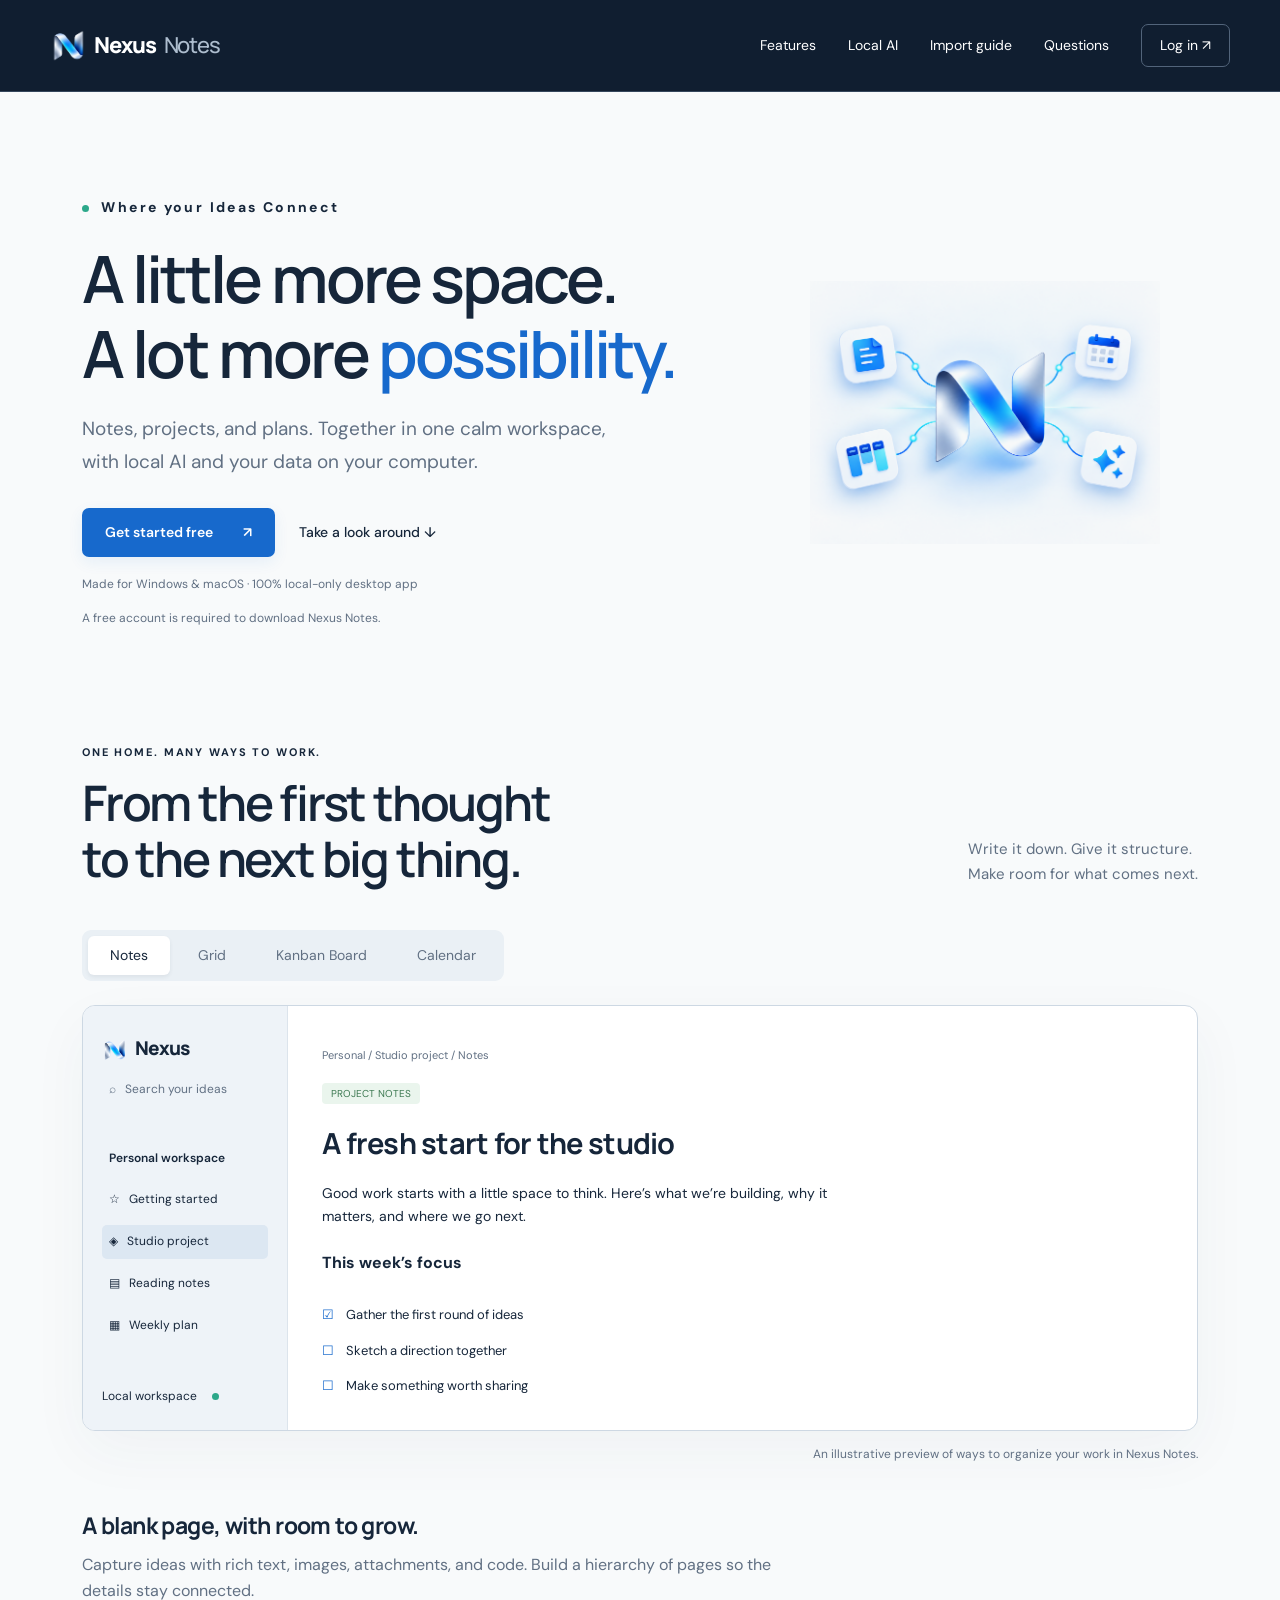
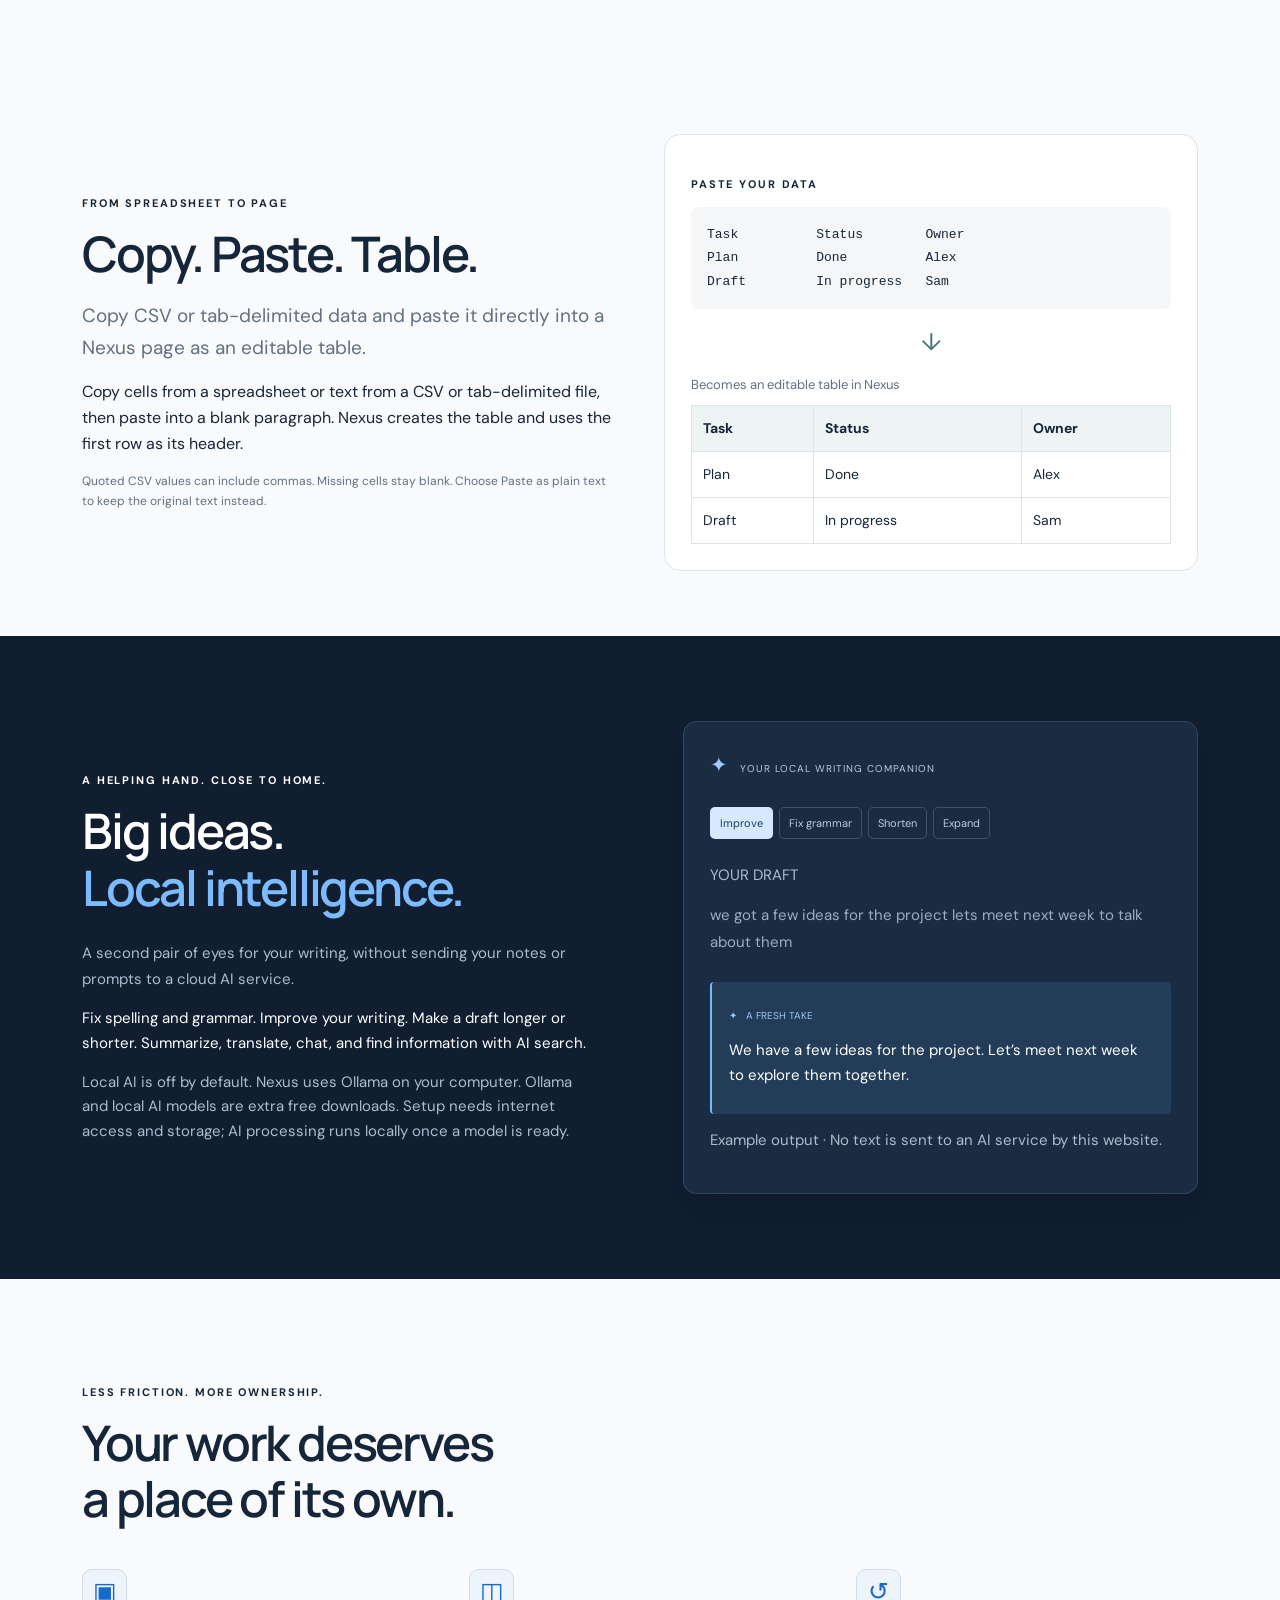
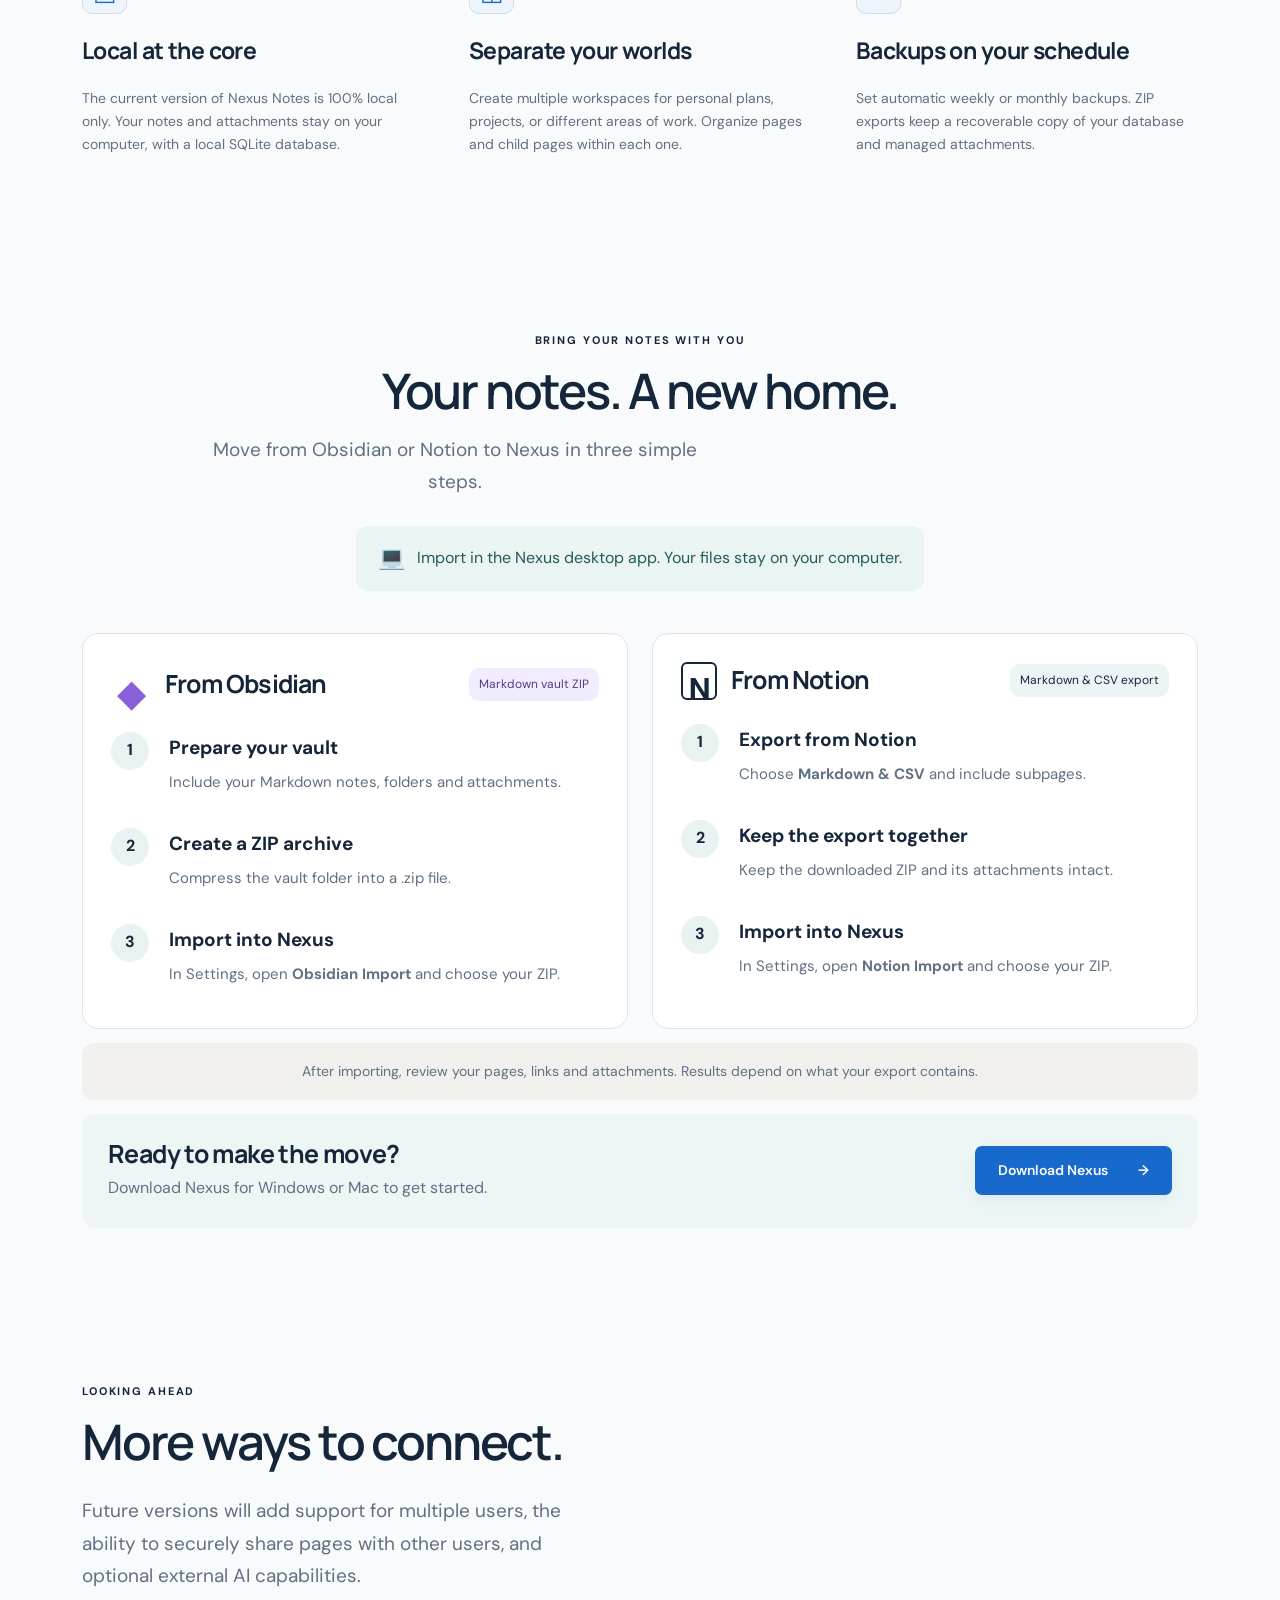
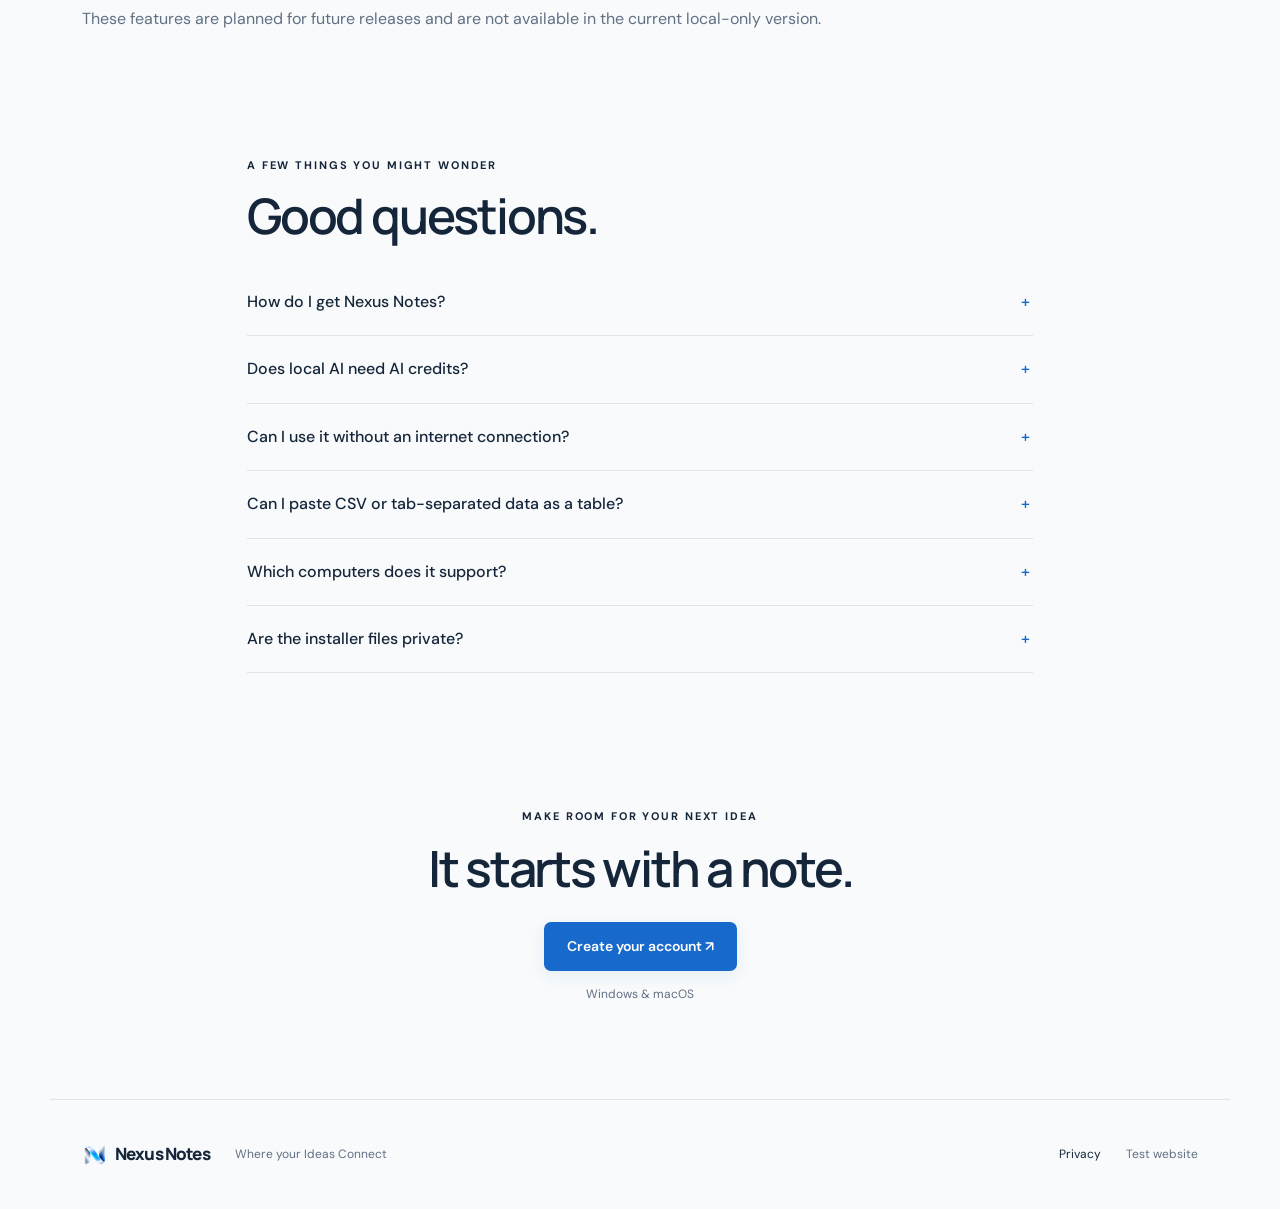
==== commit 748f71b7: "Move table paste section below product preview" ====
--- a/index.html
+++ b/index.html
@@ -3,6 +3,9 @@
 <body><a class="skip" href="#main">Skip to content</a><header class="nav home-nav"><a class="brand" href="index.html"><img src="assets/logo.png" alt="">Nexus <span>Notes</span></a><nav aria-label="Main navigation"><a href="#features">Features</a><a href="#local-ai">Local AI</a><a href="#import-guide">Import guide</a><a href="#questions">Questions</a><a href="account.html" class="login">Log in <span aria-hidden="true">↗</span></a></nav></header>
 <main id="main"><section class="hero wrap"><div class="hero-copy"><p class="eyebrow"><span class="dot"></span> Where your Ideas Connect</p><h1>A little more space.<br>A lot more <em>possibility.</em></h1><p class="lead">Notes, projects, and plans. Together in one calm workspace, with local AI and your data on your computer.</p><div class="actions"><a class="button" href="account.html?mode=signup">Get started free <span aria-hidden="true">↗</span></a><a class="text-link" href="#features">Take a look around ↓</a></div><p class="small muted">Made for Windows & macOS · 100% local-only desktop app</p><p class="small muted">A free account is required to download Nexus Notes.</p></div><div class="hero-art" aria-hidden="true"><img src="assets/connected-ideas.png" width="1448" height="1086" alt="" fetchpriority="high"></div></section>
 <section class="wrap product" id="features"><div class="section-heading"><div><p class="eyebrow">ONE HOME. MANY WAYS TO WORK.</p><h2>From the first thought<br>to the next big thing.</h2></div><p>Write it down. Give it structure.<br>Make room for what comes next.</p></div><div class="preview-tabs" role="tablist" aria-label="Product examples"><button role="tab" aria-selected="true" aria-controls="preview" data-view="notes">Notes</button><button role="tab" aria-selected="false" aria-controls="preview" data-view="grid">Grid</button><button role="tab" aria-selected="false" aria-controls="preview" data-view="board">Kanban Board</button><button role="tab" aria-selected="false" aria-controls="preview" data-view="calendar">Calendar</button></div><div class="app-frame"><aside class="app-sidebar"><div class="brand"><img src="assets/logo.png" alt="">Nexus</div><p class="muted small">⌕ &nbsp; Search your ideas</p><p class="sidebar-title">Personal workspace</p><p>☆ &nbsp; Getting started</p><p class="selected">◈ &nbsp; Studio project</p><p>▤ &nbsp; Reading notes</p><p>▦ &nbsp; Weekly plan</p><div class="sidebar-bottom small">Local workspace <span class="dot"></span></div></aside><div class="app-content" id="preview" role="tabpanel" aria-label="Notes example"></div></div><p class="small muted preview-caption">An illustrative preview of ways to organize your work in Nexus Notes.</p><div class="feature-description" id="view-description"></div></section>
+<section class="wrap table-paste" id="tables" aria-labelledby="tables-heading"><div><p class="eyebrow">FROM SPREADSHEET TO PAGE</p><h2 id="tables-heading">Copy. Paste. Table.</h2><p class="lead">Copy CSV or tab-delimited data and paste it directly into a Nexus page as an editable table.</p><p>Copy cells from a spreadsheet or text from a CSV or tab-delimited file, then paste into a blank paragraph. Nexus creates the table and uses the first row as its header.</p><p class="small muted">Quoted CSV values can include commas. Missing cells stay blank. Choose Paste as plain text to keep the original text instead.</p></div><div class="table-paste-example"><p class="eyebrow">PASTE YOUR DATA</p><pre aria-label="Tab-delimited example">Task&#9;Status&#9;Owner
+Plan&#9;Done&#9;Alex
+Draft&#9;In progress&#9;Sam</pre><p class="table-paste-arrow" aria-hidden="true">&#8595;</p><table><caption>Becomes an editable table in Nexus</caption><thead><tr><th scope="col">Task</th><th scope="col">Status</th><th scope="col">Owner</th></tr></thead><tbody><tr><td>Plan</td><td>Done</td><td>Alex</td></tr><tr><td>Draft</td><td>In progress</td><td>Sam</td></tr></tbody></table></div></section>
 <section id="local-ai" class="ai-section"><div class="wrap ai-grid"><div><p class="eyebrow">A HELPING HAND. CLOSE TO HOME.</p><h2>Big ideas.<br><em>Local intelligence.</em></h2><p class="lead">A second pair of eyes for your writing, without sending your notes or prompts to a cloud AI service.</p><p>Fix spelling and grammar. Improve your writing. Make a draft longer or shorter. Summarize, translate, chat, and find information with AI search.</p><p class="small muted">Local AI is off by default. Nexus uses Ollama on your computer. Ollama and local AI models are extra free downloads. Setup needs internet access and storage; AI processing runs locally once a model is ready.</p></div><div class="writing-card"><div class="card-label"><span class="spark">✦</span> YOUR LOCAL WRITING COMPANION</div><div class="writing-tabs" aria-label="Writing examples"><button class="active" data-writing="improve">Improve</button><button data-writing="grammar">Fix grammar</button><button data-writing="shorter">Shorten</button><button data-writing="longer">Expand</button></div><p class="small muted">YOUR DRAFT</p><p class="draft">we got a few ideas for the project lets meet next week to talk about them</p><div class="ai-result"><p class="small">✦ &nbsp; A FRESH TAKE</p><p id="writing-result">We have a few ideas for the project. Let’s meet next week to explore them together.</p></div><p class="small muted">Example output · No text is sent to an AI service by this website.</p></div></div></section>
 <section class="wrap ownership"><p class="eyebrow">LESS FRICTION. MORE OWNERSHIP.</p><h2>Your work deserves<br>a place of its own.</h2><div class="feature-grid"><article><span class="feature-icon">▣</span><h3>Local at the core</h3><p>The current version of Nexus Notes is 100% local only. Your notes and attachments stay on your computer, with a local SQLite database.</p></article><article><span class="feature-icon">◫</span><h3>Separate your worlds</h3><p>Create multiple workspaces for personal plans, projects, or different areas of work. Organize pages and child pages within each one.</p></article><article><span class="feature-icon">↺</span><h3>Backups on your schedule</h3><p>Set automatic weekly or monthly backups. ZIP exports keep a recoverable copy of your database and managed attachments.</p></article></div></section>
 <section class="wrap import-guide" id="import-guide" aria-labelledby="import-heading">
@@ -22,8 +25,6 @@
   <p class="import-review">After importing, review your pages, links and attachments. Results depend on what your export contains.</p>
   <div class="import-cta"><div><h3>Ready to make the move?</h3><p>Download Nexus for Windows or Mac to get started.</p></div><a class="button" href="downloads.html">Download Nexus <span aria-hidden="true">&#8594;</span></a></div>
 </section>
-<section class="wrap table-paste" id="tables" aria-labelledby="tables-heading"><div><p class="eyebrow">FROM SPREADSHEET TO PAGE</p><h2 id="tables-heading">Copy. Paste. Table.</h2><p class="lead">Copy CSV or tab-delimited data and paste it directly into a Nexus page as an editable table.</p><p>Copy cells from a spreadsheet or text from a CSV or tab-delimited file, then paste into a blank paragraph. Nexus creates the table and uses the first row as its header.</p><p class="small muted">Quoted CSV values can include commas. Missing cells stay blank. Choose Paste as plain text to keep the original text instead.</p></div><div class="table-paste-example"><p class="eyebrow">PASTE YOUR DATA</p><pre aria-label="Tab-delimited example">Task&#9;Status&#9;Owner
-Plan&#9;Done&#9;Alex
-Draft&#9;In progress&#9;Sam</pre><p class="table-paste-arrow" aria-hidden="true">&#8595;</p><table><caption>Becomes an editable table in Nexus</caption><thead><tr><th scope="col">Task</th><th scope="col">Status</th><th scope="col">Owner</th></tr></thead><tbody><tr><td>Plan</td><td>Done</td><td>Alex</td></tr><tr><td>Draft</td><td>In progress</td><td>Sam</td></tr></tbody></table></div></section>
+
 <section class="wrap ownership" aria-labelledby="future-heading"><p class="eyebrow">LOOKING AHEAD</p><h2 id="future-heading">More ways to connect.</h2><p class="lead">Future versions will add support for multiple users, the ability to securely share pages with other users, and optional external AI capabilities.</p><p class="muted">These features are planned for future releases and are not available in the current local-only version.</p></section><section class="wrap faq" id="questions"><p class="eyebrow">A FEW THINGS YOU MIGHT WONDER</p><h2>Good questions.</h2><details><summary>How do I get Nexus Notes?</summary><p>Create a website account, confirm your email, then sign in to the downloads page. Choose the Windows installer or the Mac disk image. Your website account is separate from your desktop notes.</p></details><details><summary>Does local AI need AI credits?</summary><p>No cloud AI credits are needed for local Ollama models. They use your computer’s memory and processing power. Model downloads require internet access and can be large; performance depends on your hardware.</p></details><details><summary>Can I use it without an internet connection?</summary><p>You can use local desktop notes without a connection. Downloading the app, confirming your website account, checking for updates, and initially setting up AI require internet access. Local AI requires extra free downloads: Ollama and local AI models. Install and open Ollama for <a class="text-link" href="https://ollama.com/download/mac">Mac</a> or <a class="text-link" href="https://ollama.com/download/windows">Windows</a>, then download the models you want to use. Nexus checks for Ollama when you enable AI; if it is missing, AI stays off and shows download instructions. After Ollama and the models are ready, local AI works without an internet connection.</p></details><details><summary>Can I paste CSV or tab-separated data as a table?</summary><p>Yes. Copy CSV or tab-separated data with column names in the first row, then paste into a paragraph in a Nexus page. Nexus automatically creates an editable table and uses the first row as its header. Quoted CSV values can contain commas, and missing cells stay blank. Use Paste as plain text when you want to keep the original text.</p></details><details><summary>Which computers does it support?</summary><p>Windows and macOS. The downloads page identifies the available installer and Mac architecture. The current Mac release is for Apple silicon, including M1, and requires macOS 12 or later.</p></details><details><summary>Are the installer files private?</summary><p>This website asks you to sign in before showing download links. The installers are published in the public Nexus Releases repository on GitHub and can also be accessed there.</p></details></section>
 <section class="closing wrap"><p class="eyebrow">MAKE ROOM FOR YOUR NEXT IDEA</p><h2>It starts with a note.</h2><a class="button" href="account.html?mode=signup">Create your account ↗</a><p class="small muted">Windows & macOS</p></section></main><footer class="wrap"><a class="brand" href="index.html"><img src="assets/logo.png" alt="">Nexus Notes</a><p class="small muted">Where your Ideas Connect</p><a href="privacy.html">Privacy</a><span class="small muted">Test website</span></footer></body></html>
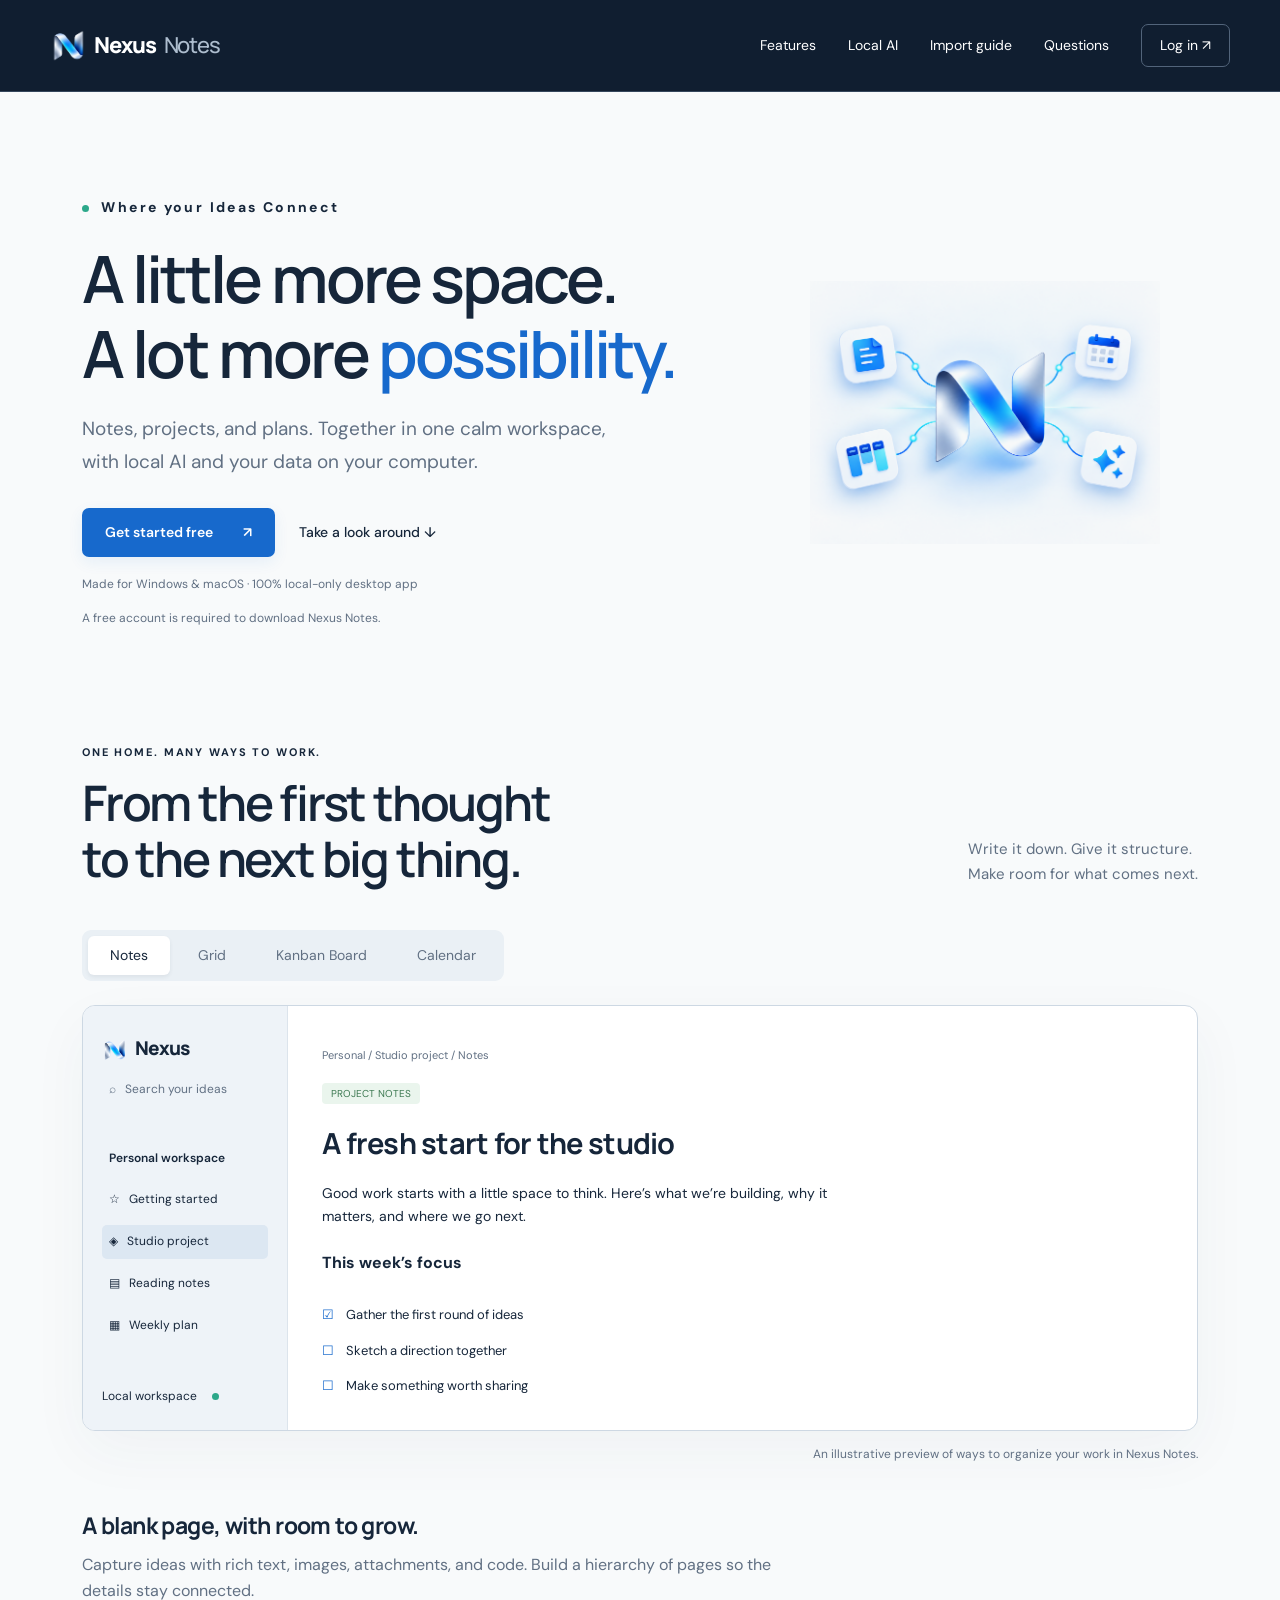
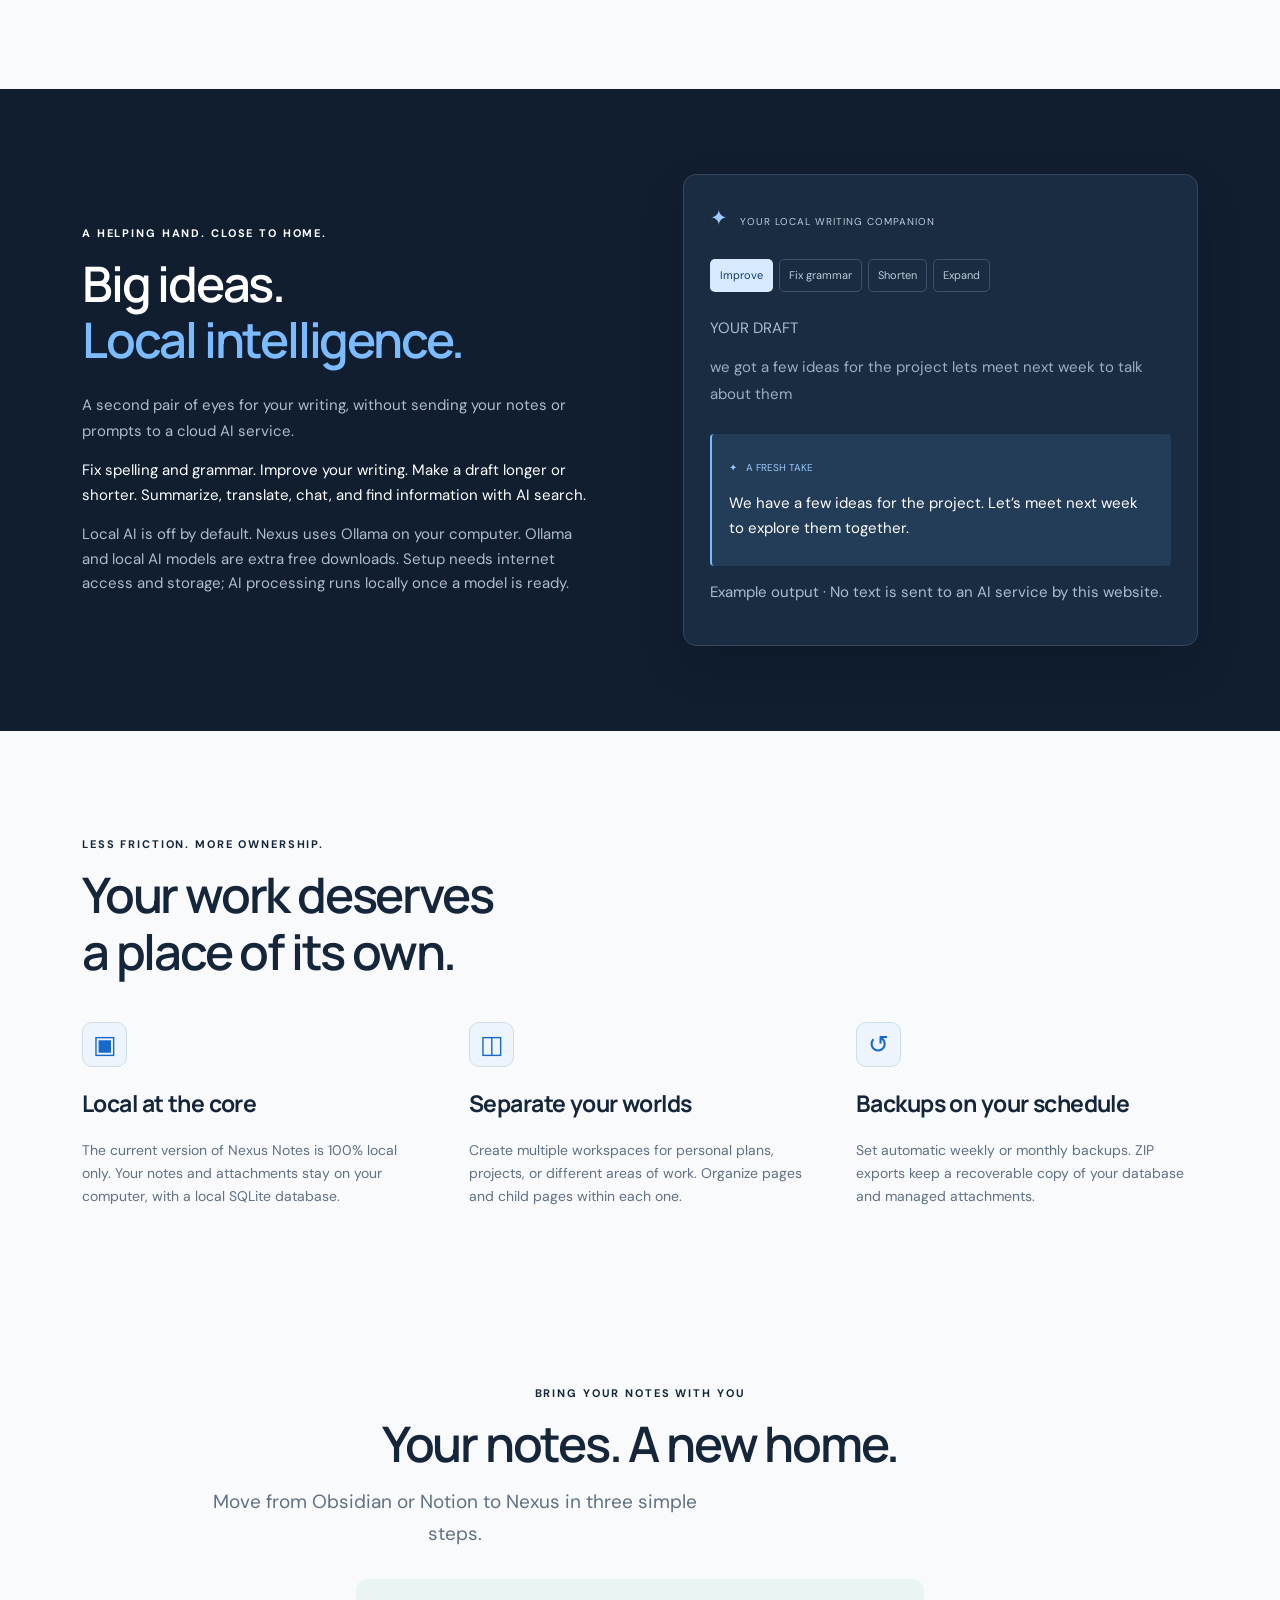
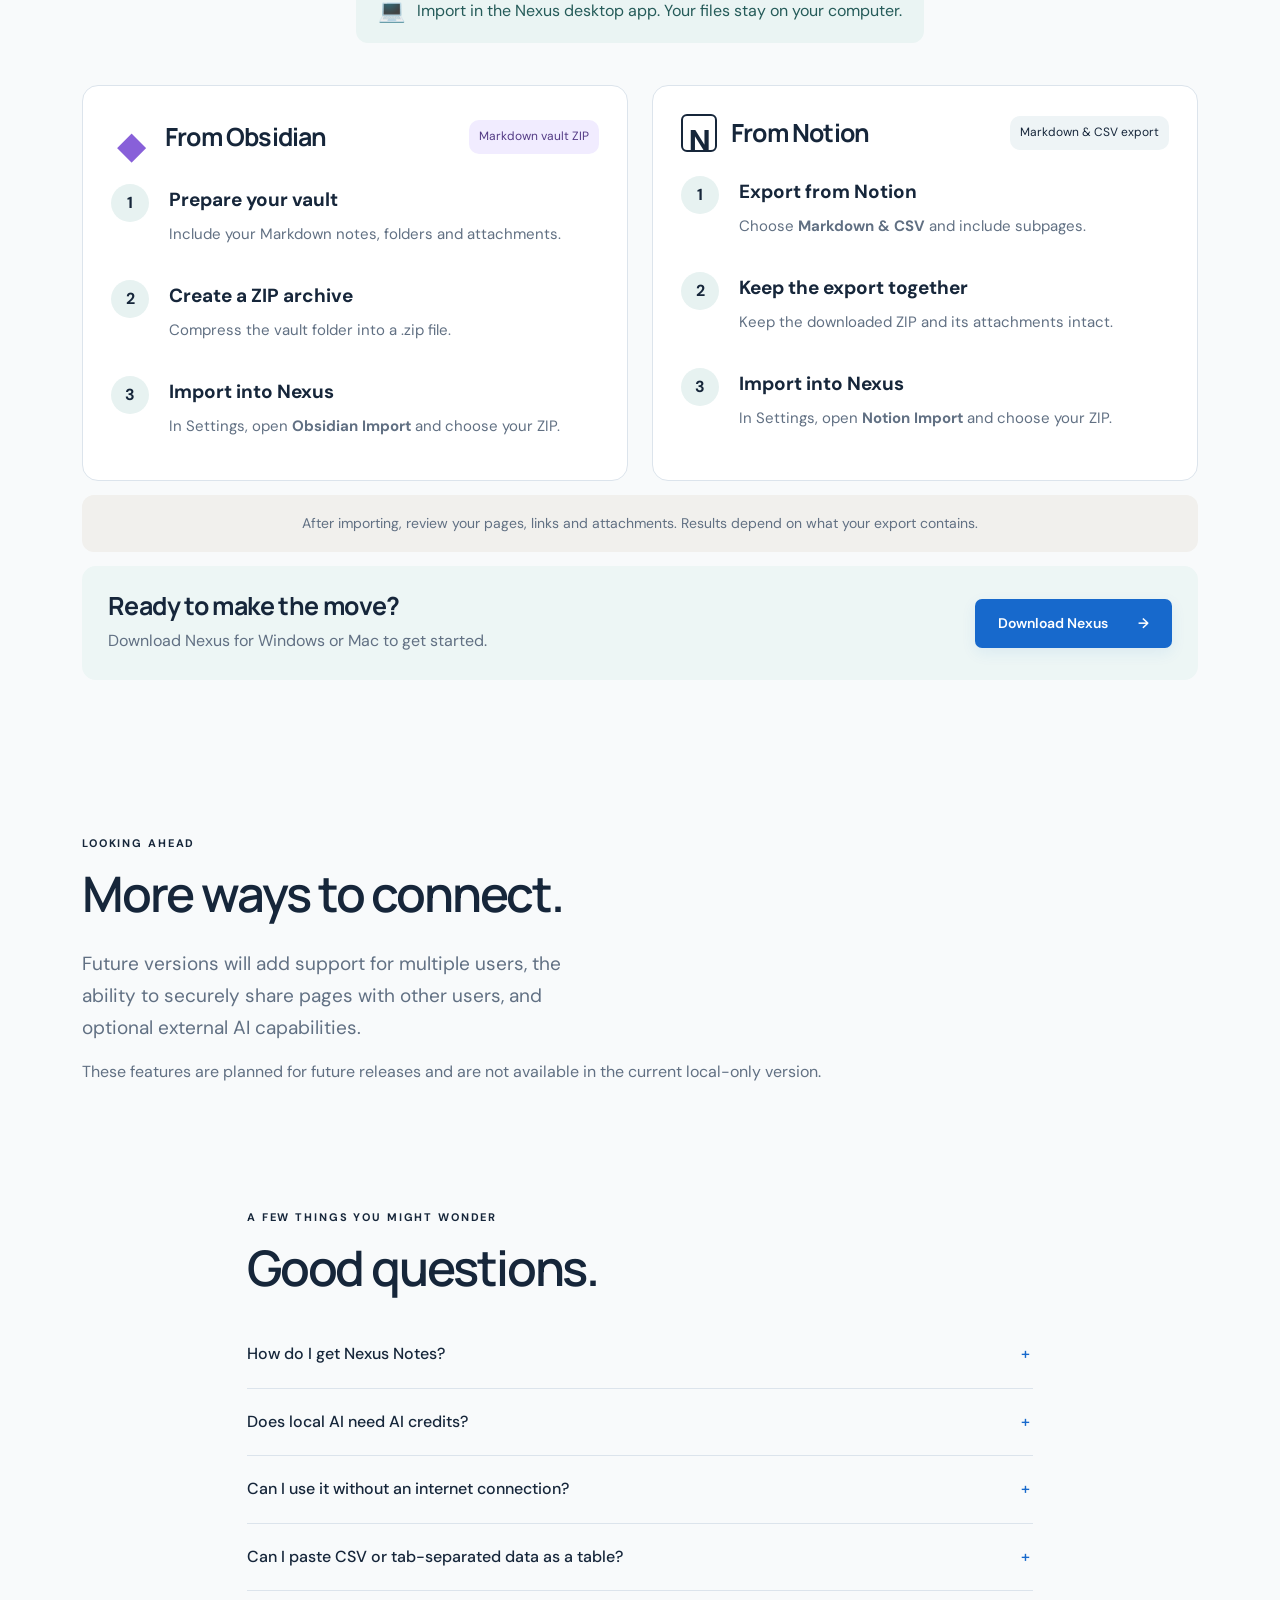
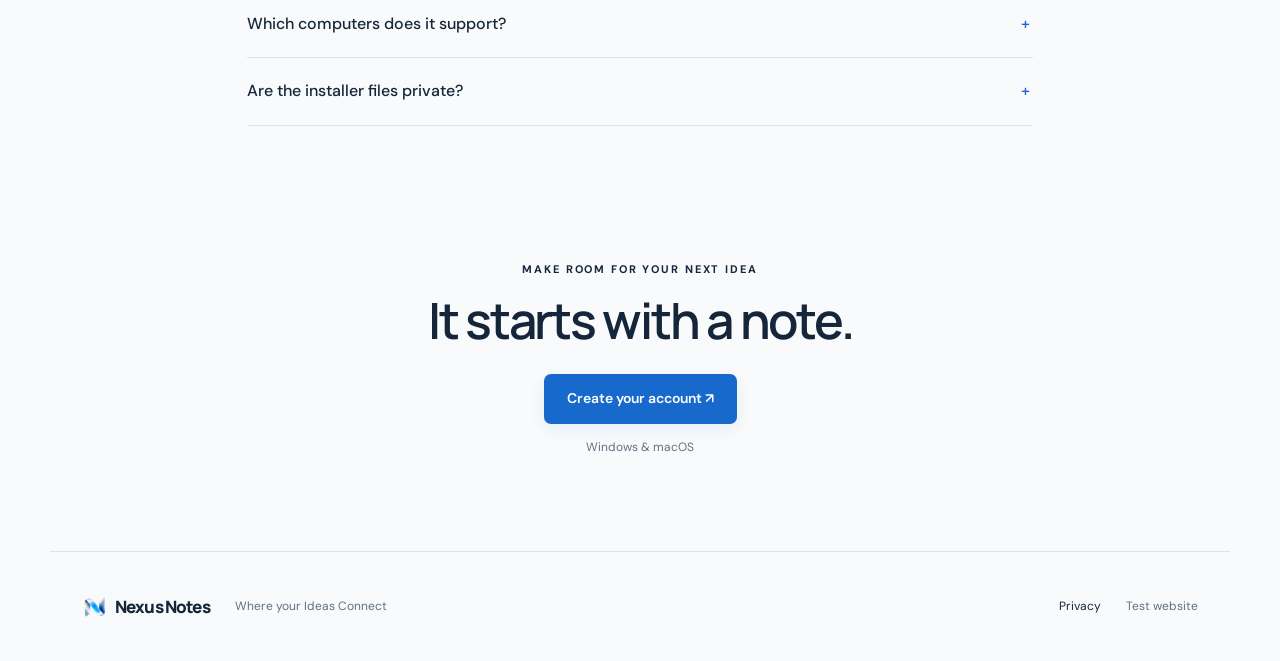
==== commit 121c9e04: "Show table paste example only when Grid tab is selected" ====
--- a/index.html
+++ b/index.html
@@ -1,9 +1,9 @@
 <!doctype html>
-<html lang="en"><head><meta charset="utf-8"><meta name="viewport" content="width=device-width,initial-scale=1"><meta name="description" content="Nexus Notes brings notes, boards, calendars and private local AI together on Windows and Mac."><meta name="theme-color" content="#101e30"><title>Nexus Notes — Where your Ideas Connect</title><link rel="icon" href="assets/logo.png"><link rel="stylesheet" href="style.css?v=20261015-import-guide"><script defer src="app.js?v=20261015-import-guide"></script></head>
+<html lang="en"><head><meta charset="utf-8"><meta name="viewport" content="width=device-width,initial-scale=1"><meta name="description" content="Nexus Notes brings notes, boards, calendars and private local AI together on Windows and Mac."><meta name="theme-color" content="#101e30"><title>Nexus Notes — Where your Ideas Connect</title><link rel="icon" href="assets/logo.png"><link rel="stylesheet" href="style.css?v=20261015-grid-tables"><script defer src="app.js?v=20261015-grid-tables"></script></head>
 <body><a class="skip" href="#main">Skip to content</a><header class="nav home-nav"><a class="brand" href="index.html"><img src="assets/logo.png" alt="">Nexus <span>Notes</span></a><nav aria-label="Main navigation"><a href="#features">Features</a><a href="#local-ai">Local AI</a><a href="#import-guide">Import guide</a><a href="#questions">Questions</a><a href="account.html" class="login">Log in <span aria-hidden="true">↗</span></a></nav></header>
 <main id="main"><section class="hero wrap"><div class="hero-copy"><p class="eyebrow"><span class="dot"></span> Where your Ideas Connect</p><h1>A little more space.<br>A lot more <em>possibility.</em></h1><p class="lead">Notes, projects, and plans. Together in one calm workspace, with local AI and your data on your computer.</p><div class="actions"><a class="button" href="account.html?mode=signup">Get started free <span aria-hidden="true">↗</span></a><a class="text-link" href="#features">Take a look around ↓</a></div><p class="small muted">Made for Windows & macOS · 100% local-only desktop app</p><p class="small muted">A free account is required to download Nexus Notes.</p></div><div class="hero-art" aria-hidden="true"><img src="assets/connected-ideas.png" width="1448" height="1086" alt="" fetchpriority="high"></div></section>
 <section class="wrap product" id="features"><div class="section-heading"><div><p class="eyebrow">ONE HOME. MANY WAYS TO WORK.</p><h2>From the first thought<br>to the next big thing.</h2></div><p>Write it down. Give it structure.<br>Make room for what comes next.</p></div><div class="preview-tabs" role="tablist" aria-label="Product examples"><button role="tab" aria-selected="true" aria-controls="preview" data-view="notes">Notes</button><button role="tab" aria-selected="false" aria-controls="preview" data-view="grid">Grid</button><button role="tab" aria-selected="false" aria-controls="preview" data-view="board">Kanban Board</button><button role="tab" aria-selected="false" aria-controls="preview" data-view="calendar">Calendar</button></div><div class="app-frame"><aside class="app-sidebar"><div class="brand"><img src="assets/logo.png" alt="">Nexus</div><p class="muted small">⌕ &nbsp; Search your ideas</p><p class="sidebar-title">Personal workspace</p><p>☆ &nbsp; Getting started</p><p class="selected">◈ &nbsp; Studio project</p><p>▤ &nbsp; Reading notes</p><p>▦ &nbsp; Weekly plan</p><div class="sidebar-bottom small">Local workspace <span class="dot"></span></div></aside><div class="app-content" id="preview" role="tabpanel" aria-label="Notes example"></div></div><p class="small muted preview-caption">An illustrative preview of ways to organize your work in Nexus Notes.</p><div class="feature-description" id="view-description"></div></section>
-<section class="wrap table-paste" id="tables" aria-labelledby="tables-heading"><div><p class="eyebrow">FROM SPREADSHEET TO PAGE</p><h2 id="tables-heading">Copy. Paste. Table.</h2><p class="lead">Copy CSV or tab-delimited data and paste it directly into a Nexus page as an editable table.</p><p>Copy cells from a spreadsheet or text from a CSV or tab-delimited file, then paste into a blank paragraph. Nexus creates the table and uses the first row as its header.</p><p class="small muted">Quoted CSV values can include commas. Missing cells stay blank. Choose Paste as plain text to keep the original text instead.</p></div><div class="table-paste-example"><p class="eyebrow">PASTE YOUR DATA</p><pre aria-label="Tab-delimited example">Task&#9;Status&#9;Owner
+<section class="wrap table-paste" id="tables" hidden aria-labelledby="tables-heading"><div><p class="eyebrow">FROM SPREADSHEET TO PAGE</p><h2 id="tables-heading">Copy. Paste. Table.</h2><p class="lead">Copy CSV or tab-delimited data and paste it directly into a Nexus page as an editable table.</p><p>Copy cells from a spreadsheet or text from a CSV or tab-delimited file, then paste into a blank paragraph. Nexus creates the table and uses the first row as its header.</p><p class="small muted">Quoted CSV values can include commas. Missing cells stay blank. Choose Paste as plain text to keep the original text instead.</p></div><div class="table-paste-example"><p class="eyebrow">PASTE YOUR DATA</p><pre aria-label="Tab-delimited example">Task&#9;Status&#9;Owner
 Plan&#9;Done&#9;Alex
 Draft&#9;In progress&#9;Sam</pre><p class="table-paste-arrow" aria-hidden="true">&#8595;</p><table><caption>Becomes an editable table in Nexus</caption><thead><tr><th scope="col">Task</th><th scope="col">Status</th><th scope="col">Owner</th></tr></thead><tbody><tr><td>Plan</td><td>Done</td><td>Alex</td></tr><tr><td>Draft</td><td>In progress</td><td>Sam</td></tr></tbody></table></div></section>
 <section id="local-ai" class="ai-section"><div class="wrap ai-grid"><div><p class="eyebrow">A HELPING HAND. CLOSE TO HOME.</p><h2>Big ideas.<br><em>Local intelligence.</em></h2><p class="lead">A second pair of eyes for your writing, without sending your notes or prompts to a cloud AI service.</p><p>Fix spelling and grammar. Improve your writing. Make a draft longer or shorter. Summarize, translate, chat, and find information with AI search.</p><p class="small muted">Local AI is off by default. Nexus uses Ollama on your computer. Ollama and local AI models are extra free downloads. Setup needs internet access and storage; AI processing runs locally once a model is ready.</p></div><div class="writing-card"><div class="card-label"><span class="spark">✦</span> YOUR LOCAL WRITING COMPANION</div><div class="writing-tabs" aria-label="Writing examples"><button class="active" data-writing="improve">Improve</button><button data-writing="grammar">Fix grammar</button><button data-writing="shorter">Shorten</button><button data-writing="longer">Expand</button></div><p class="small muted">YOUR DRAFT</p><p class="draft">we got a few ideas for the project lets meet next week to talk about them</p><div class="ai-result"><p class="small">✦ &nbsp; A FRESH TAKE</p><p id="writing-result">We have a few ideas for the project. Let’s meet next week to explore them together.</p></div><p class="small muted">Example output · No text is sent to an AI service by this website.</p></div></div></section>
--- a/style.css
+++ b/style.css
@@ -14,3 +14,5 @@
 
 /* Import guide and direct table paste, October 15, 2026. */
 .import-guide{padding-top:72px;padding-bottom:50px;scroll-margin-top:30px}.import-intro{text-align:center;max-width:900px;margin:0 auto 28px}.import-intro h2{margin-bottom:14px}.import-local{display:inline-flex;align-items:center;gap:12px;background:#eaf4f3;border-radius:12px;padding:14px 22px;color:#255b59}.import-local span{font-size:22px}.import-cards{display:grid;grid-template-columns:1fr 1fr;gap:24px}.import-guide-card{background:#fff;border:1px solid var(--line);border-radius:16px;padding:28px}.import-guide-title{display:flex;align-items:center;gap:14px;flex-wrap:wrap;margin-bottom:24px}.import-guide-title h3{font-size:25px;letter-spacing:-.8px;margin:0}.import-source-icon{display:grid;place-items:center;width:40px;height:46px;font-size:38px;flex-shrink:0}.obsidian-icon{color:#8860d9}.notion-icon{font-size:30px;font-weight:800;border:2px solid var(--ink);border-radius:6px;height:38px;width:36px}.import-format{margin-left:auto;border-radius:10px;padding:7px 10px;background:#eef4f6;font-size:12px;white-space:nowrap}.import-guide-card:first-child .import-format{background:#f1ecff;color:#533a85}.import-guide-card ol{list-style:none;counter-reset:import-step;padding:0;margin:0}.import-guide-card li{counter-increment:import-step;position:relative;padding-left:58px;min-height:76px;margin-bottom:20px}.import-guide-card li:last-child{margin-bottom:0}.import-guide-card li::before{content:counter(import-step);position:absolute;left:0;top:0;display:grid;place-items:center;width:38px;height:38px;background:#e7f2f1;border-radius:50%;font-weight:700}.import-guide-card h4{font-size:19px;margin:0 0 7px}.import-guide-card p{font-size:15px;color:var(--muted);margin:0;line-height:1.6}.import-review{text-align:center;background:#f1f0ed;padding:17px 24px;border-radius:12px;color:var(--muted);font-size:14px}.import-cta{display:flex;justify-content:space-between;align-items:center;gap:24px;background:#edf6f5;border-radius:14px;padding:26px}.import-cta h3{font-size:25px;margin:0 0 7px}.import-cta p{margin:0;color:var(--muted)}.import-cta .button{flex-shrink:0}.table-paste{display:grid;grid-template-columns:1fr 1fr;gap:48px;padding-top:45px;padding-bottom:65px;align-items:center}.table-paste h2{margin-bottom:18px}.table-paste-example{min-width:0;background:#fff;border:1px solid var(--line);padding:26px;border-radius:16px}.table-paste pre{font-size:13px;tab-size:14;overflow-x:auto;background:#f4f6f7;border-radius:8px;padding:16px;line-height:1.8}.table-paste-arrow{text-align:center;font-size:24px;color:#477675;margin:12px 0}.table-paste table{border-collapse:collapse;width:100%;font-size:14px}.table-paste th,.table-paste td{text-align:left;border:1px solid var(--line);padding:11px}.table-paste th{background:#edf4f3}.table-paste caption{text-align:left;color:var(--muted);font-size:13px;margin-bottom:10px}@media(max-width:900px){.import-cards{gap:16px}.import-guide-card{padding:22px}.import-guide-title{gap:10px}.import-format{margin-left:0}.table-paste{gap:24px}}@media(max-width:620px){.import-guide{padding-top:45px}.import-intro h2{font-size:34px}.import-local{text-align:left;font-size:14px;padding:14px;align-items:flex-start}.import-local span{flex-shrink:0}.import-cards,.table-paste{grid-template-columns:1fr}.import-guide-title h3{font-size:23px}.import-guide-card li{padding-left:50px}.import-cta{align-items:flex-start;flex-direction:column;padding:22px}.table-paste-example{padding:18px}.table-paste pre{font-size:11px;tab-size:12}.table-paste th,.table-paste td{padding:9px;font-size:12px}}
+
+.table-paste[hidden]{display:none}
